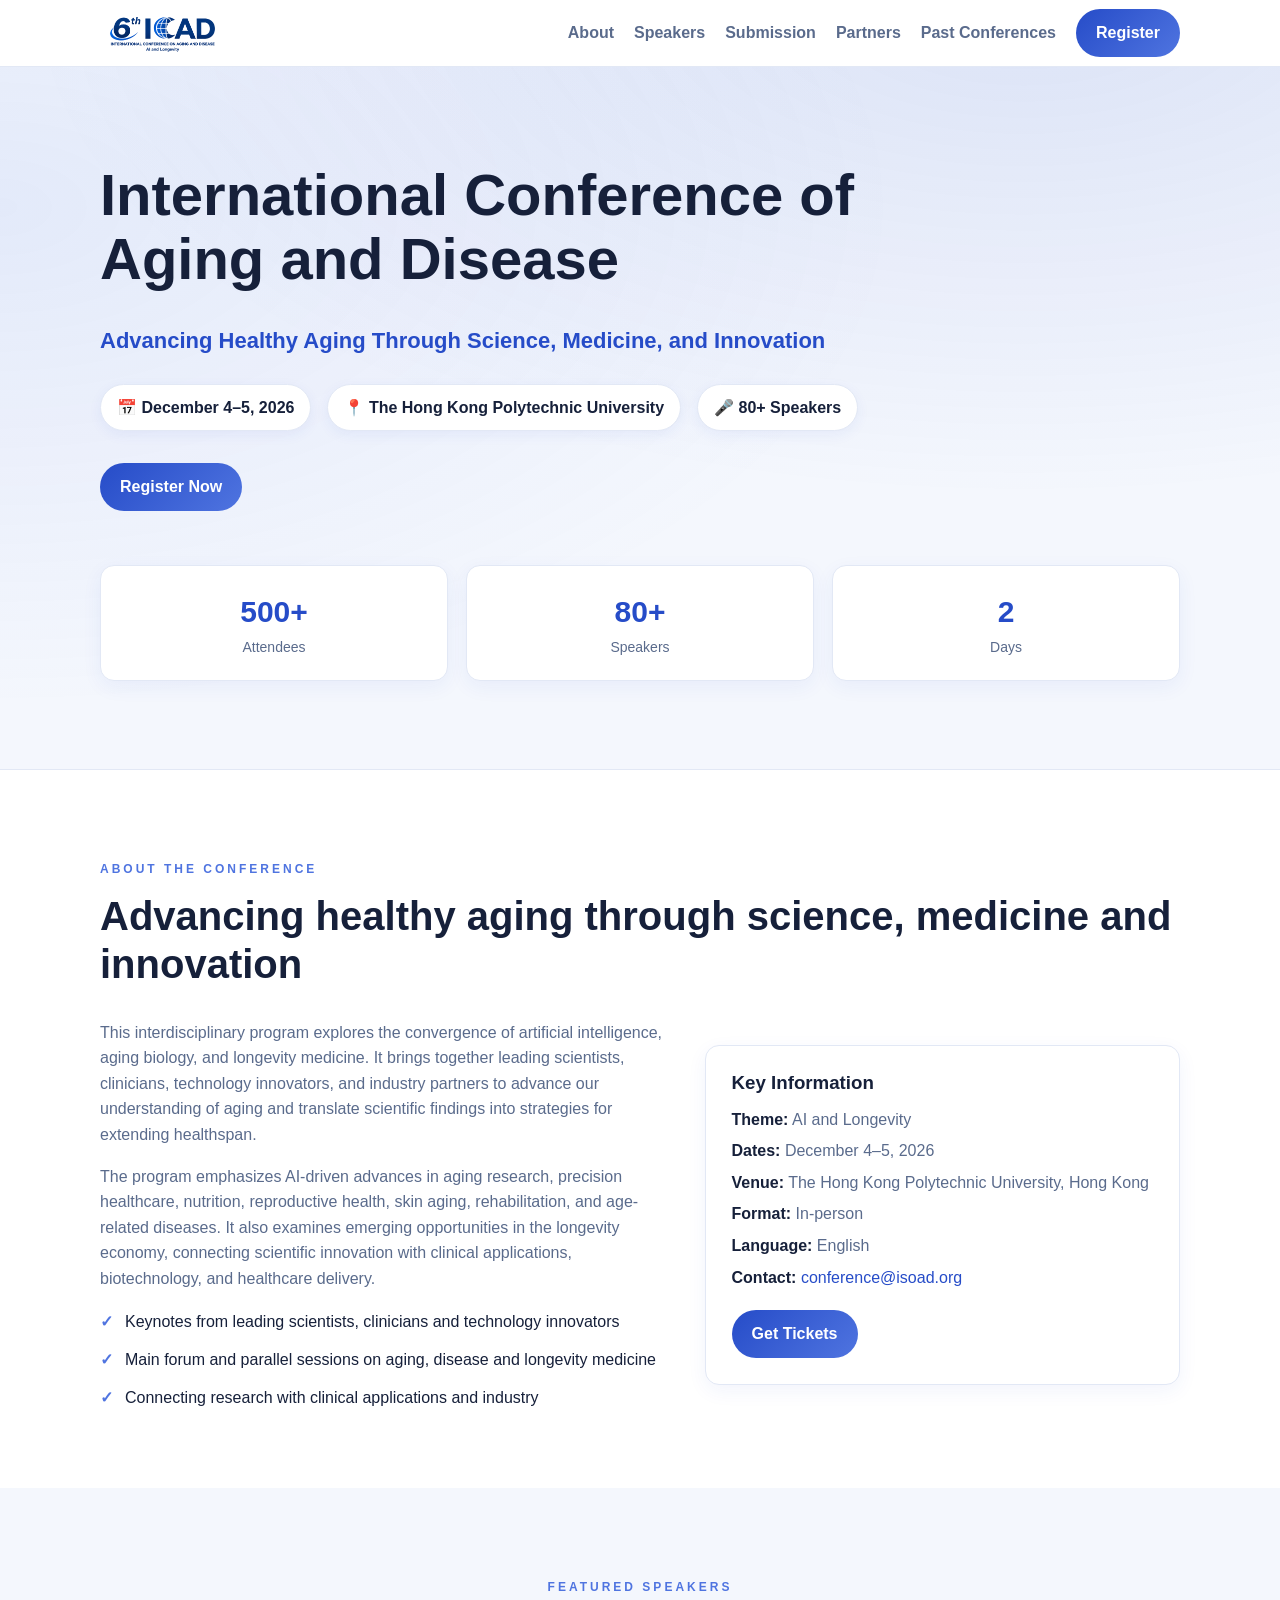
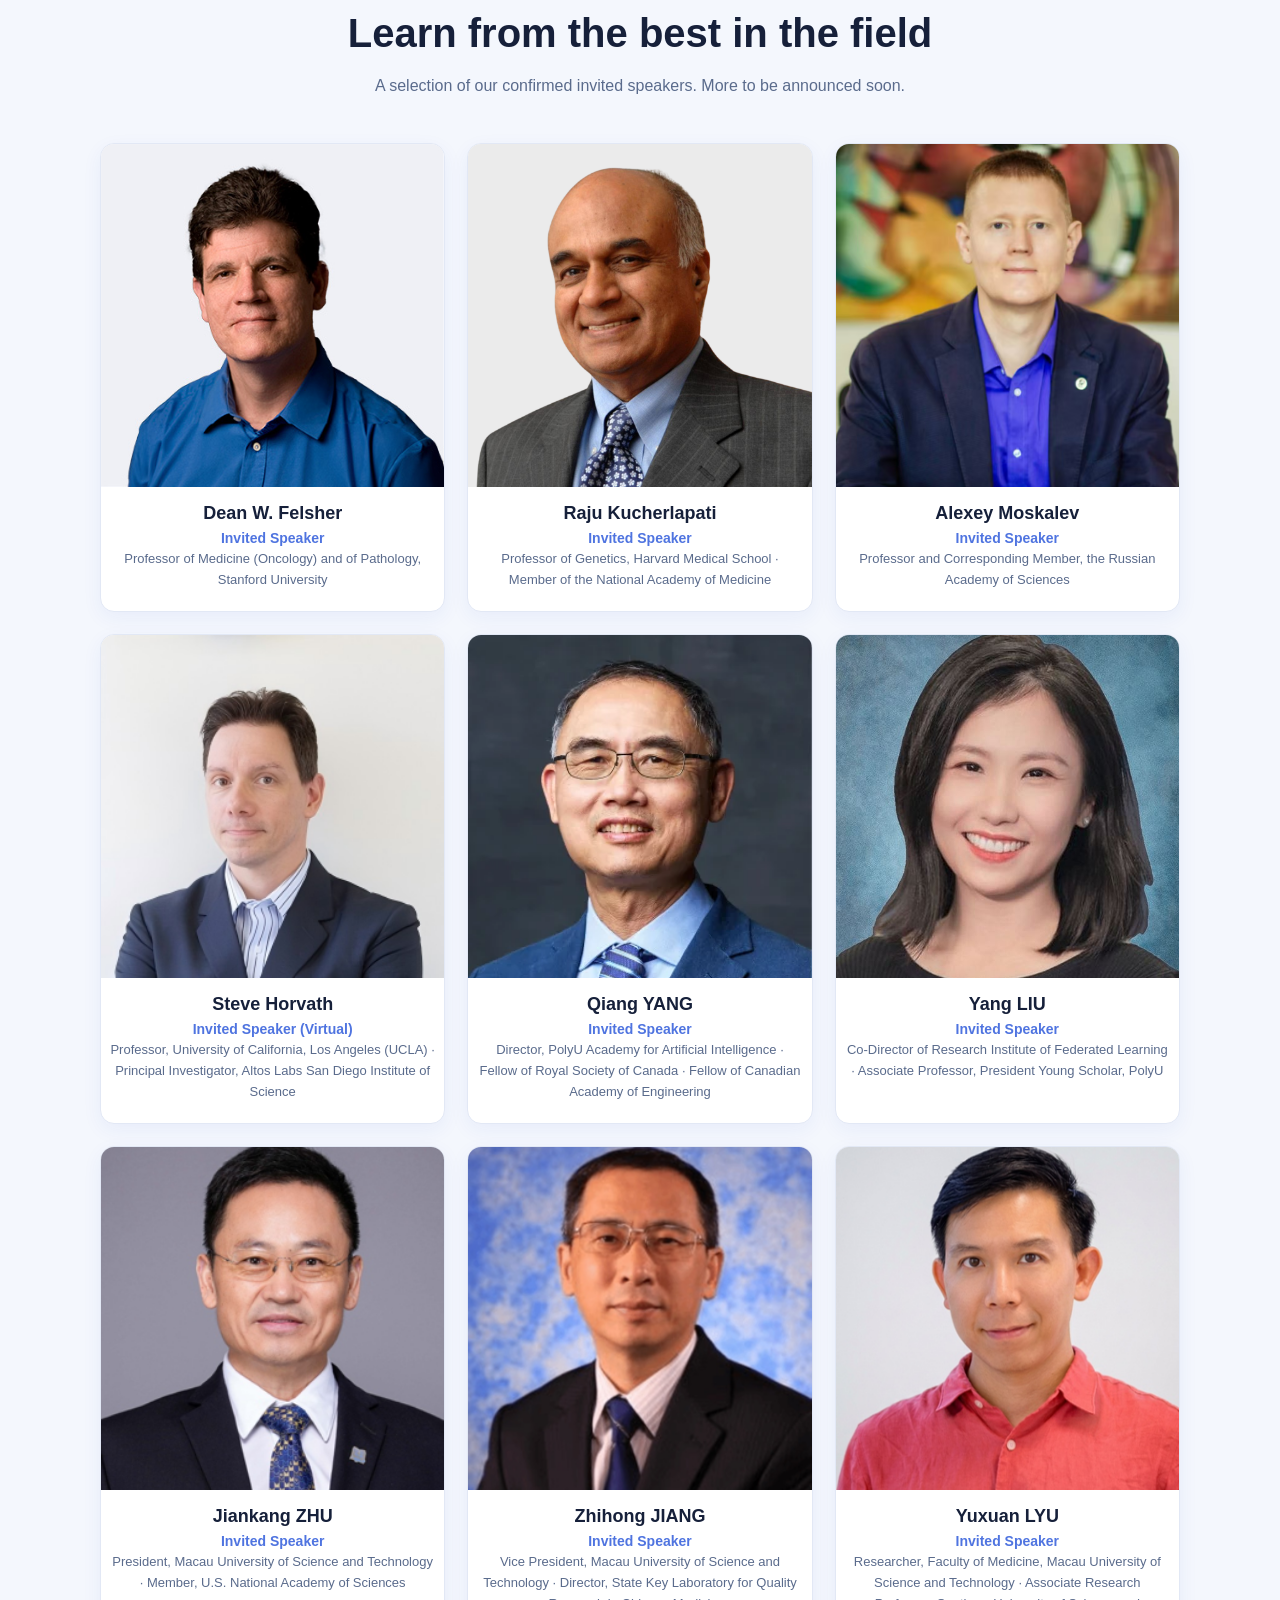
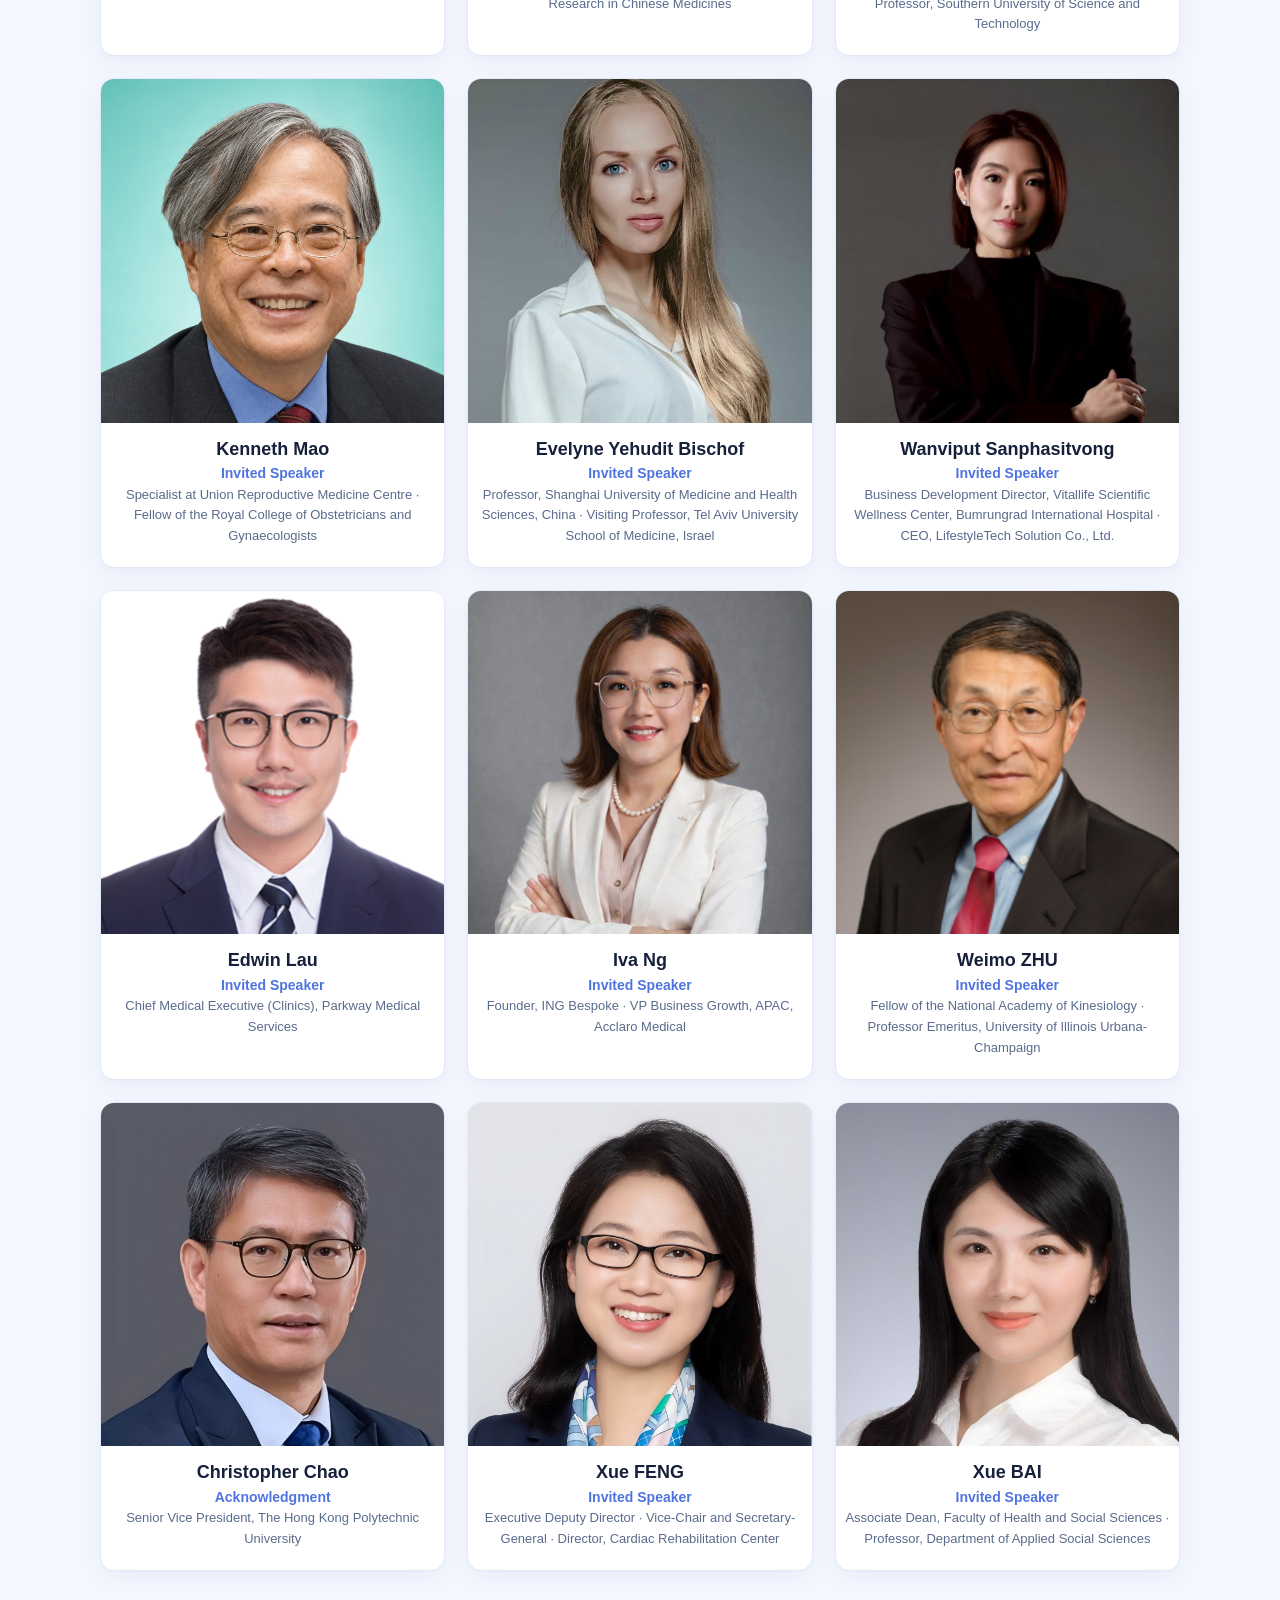
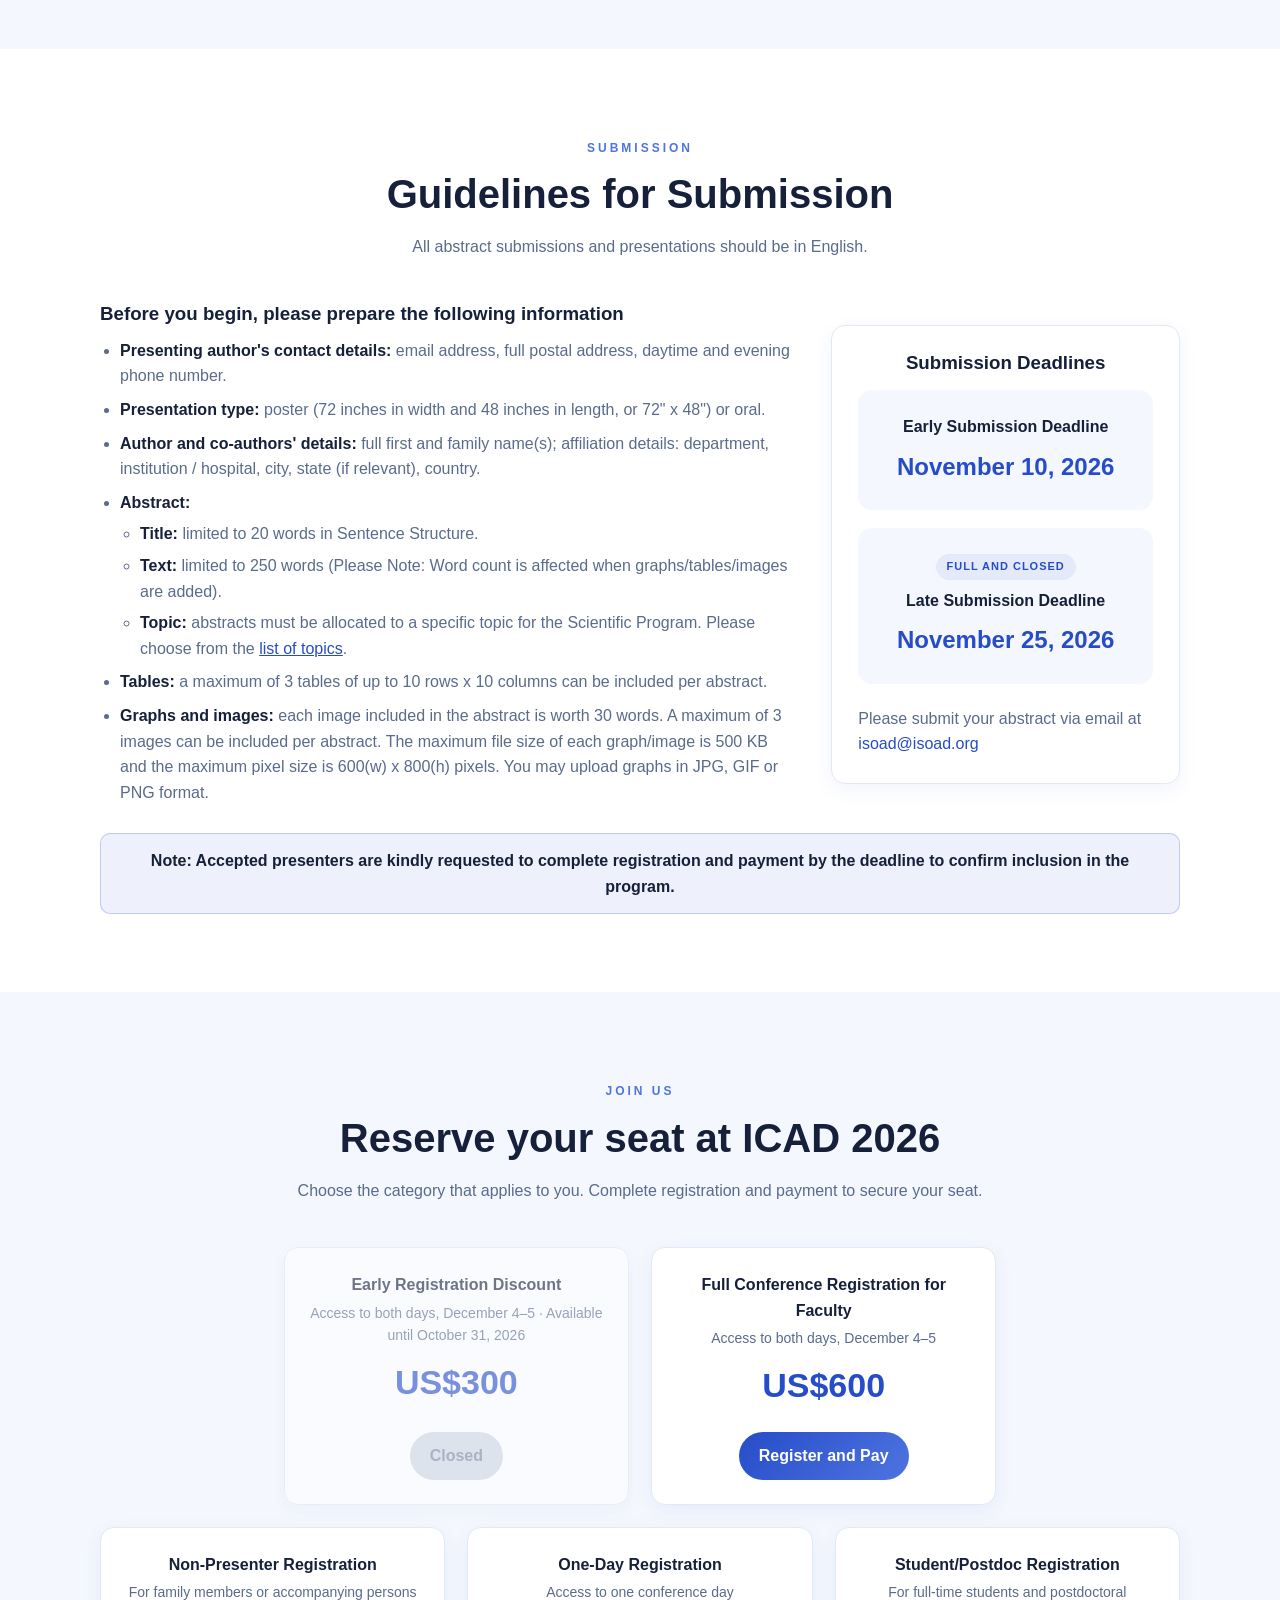
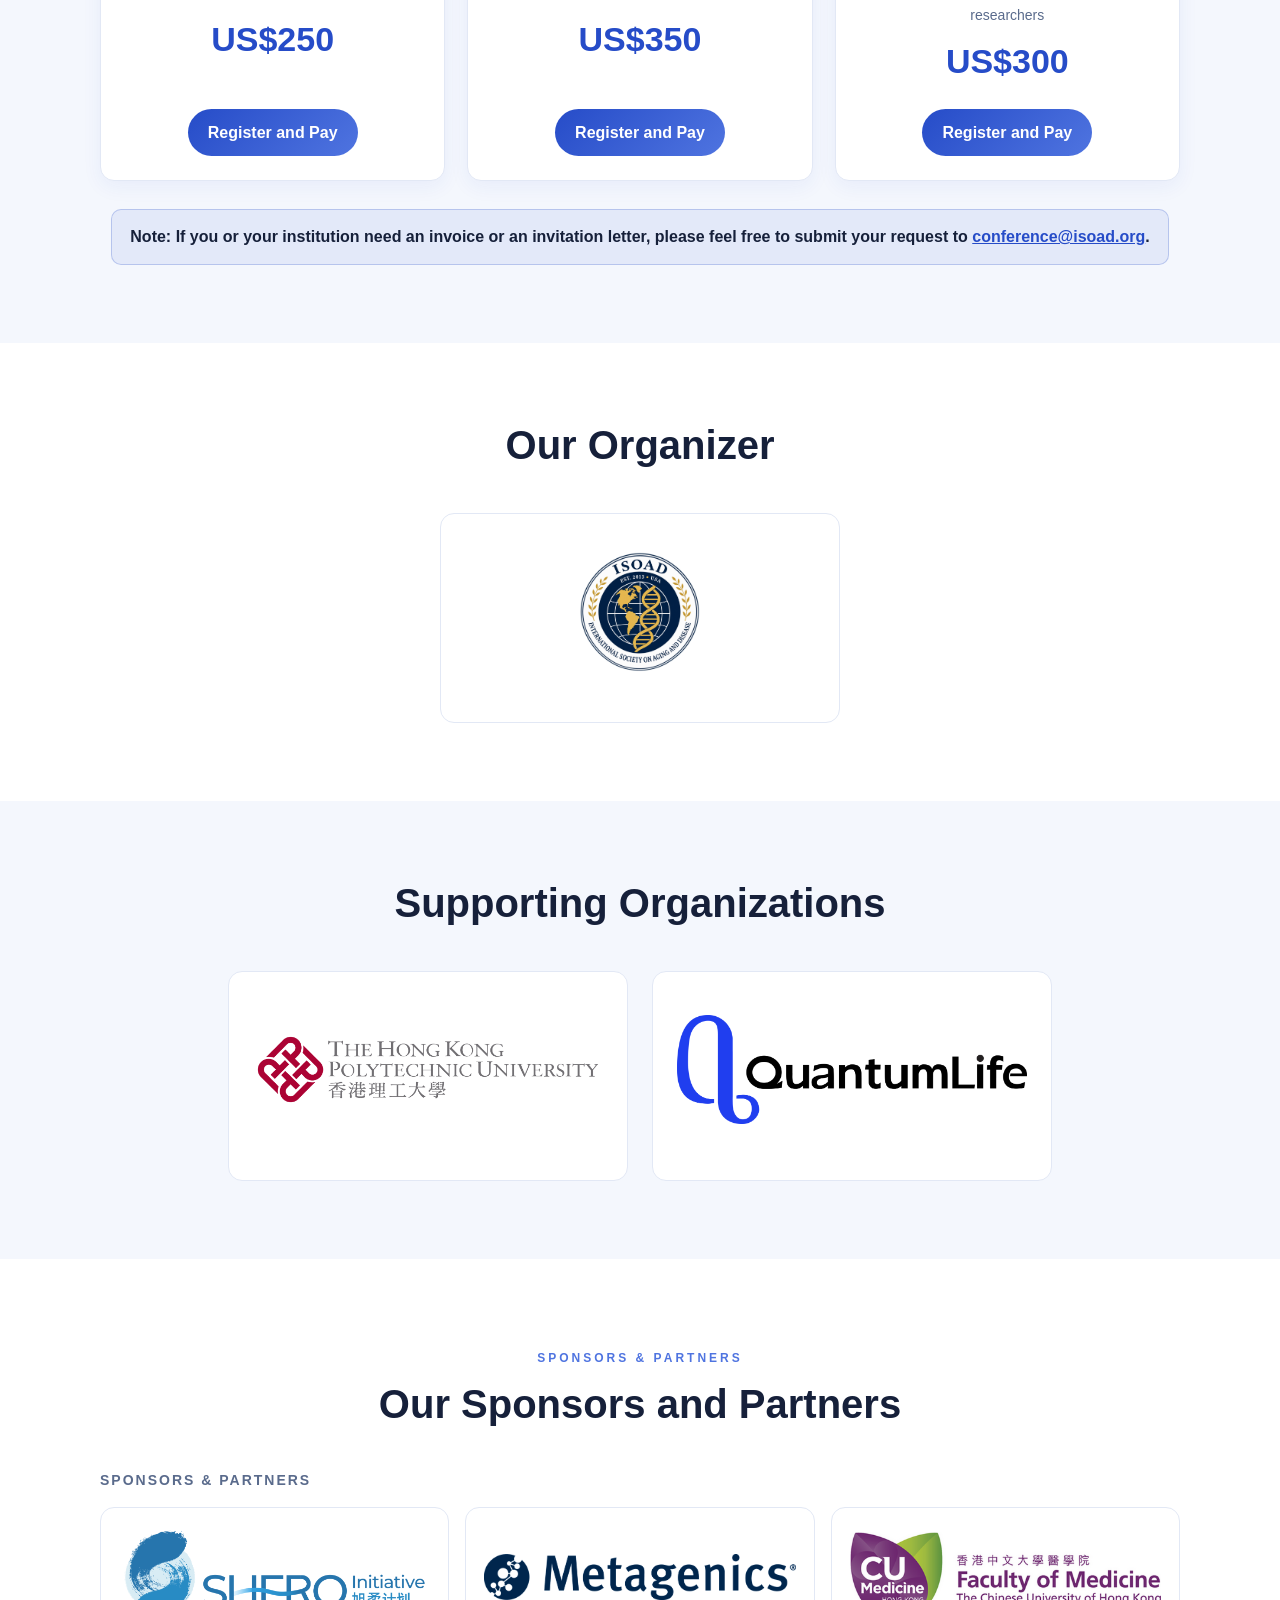
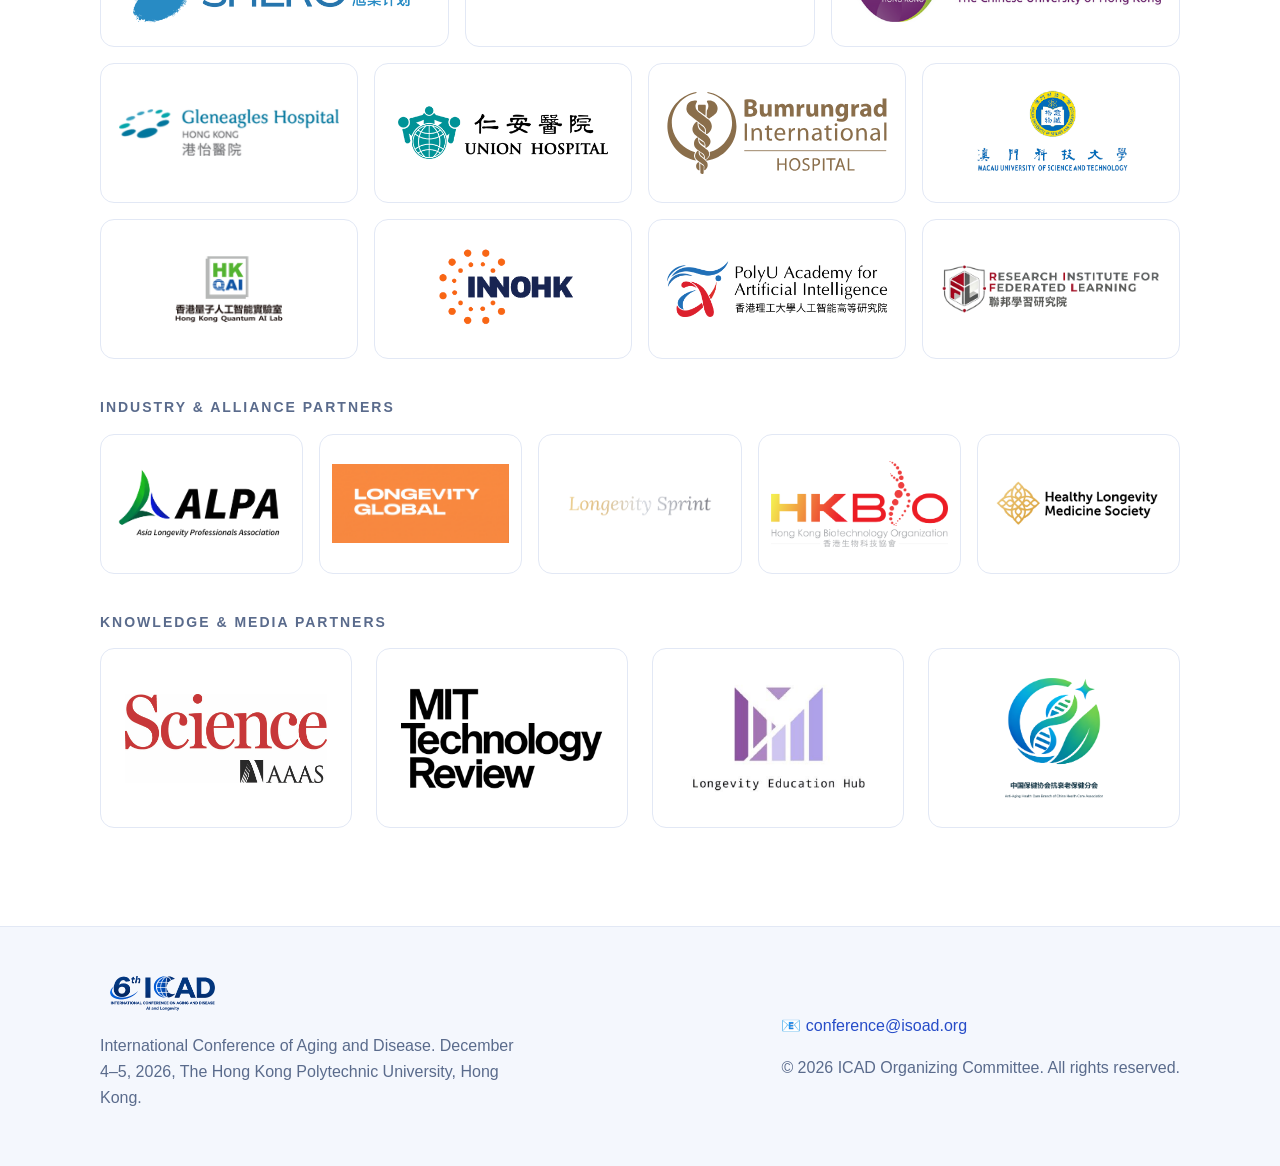
==== index.html @ e03cf557 "fix: topic更新" ====
<!DOCTYPE html>
<html lang="en">
<head>
  <meta charset="UTF-8" />
  <meta name="viewport" content="width=device-width, initial-scale=1.0" />
  <title>ICAD 2026 — International Conference of Aging and Disease · AI and Longevity</title>
  <meta name="description" content="ICAD 2026: AI and Longevity — Advancing Healthy Aging Through Science, Medicine, and Innovation. December 4–5, 2026, The Hong Kong Polytechnic University, Hong Kong." />
  <link rel="stylesheet" href="css/style.css" />
</head>
<body>
  <!-- Header -->
  <header class="site-header">
    <div class="container nav">
      <a class="brand" href="index.html">
        <img class="brand-img" src="images/icon.png" alt="ICAD 2026" />
      </a>
      <button class="nav-toggle" aria-label="Toggle navigation" data-nav-toggle>☰</button>
      <ul class="nav-links" id="navLinks">
        <li><a href="#about">About</a></li>
        <li><a href="#speakers">Speakers</a></li>
        <li><a href="#submission">Submission</a></li>
        <li><a href="#organizers">Partners</a></li>
        <li><a href="past.html">Past Conferences</a></li>
        <!-- <li><a href="program.html">Program</a></li> -->
        <li><a href="#register" class="btn">Register</a></li>
      </ul>
    </div>
  </header>

  <!-- Hero -->
  <section class="hero">
    <div class="container">
      <!-- <p class="eyebrow">Theme · AI and Longevity</p> -->
      <h1>International Conference of<br />Aging and Disease</h1>
      <p class="hero-sub">Advancing Healthy Aging Through Science, Medicine, and Innovation</p>
      <div class="hero-meta">
        <span class="meta-pill">📅 December 4–5, 2026</span>
        <span class="meta-pill">📍 The Hong Kong Polytechnic University</span>
        <span class="meta-pill">🎤 80+ Speakers</span>
      </div>
      <div class="hero-actions">
        <a href="#register" class="btn">Register Now</a>
        <!-- <a href="program.html" class="btn ghost">View Program</a> -->
      </div>

      <div class="stats">
        <div class="stat"><div class="num">500+</div><div class="label">Attendees</div></div>
        <div class="stat"><div class="num">80+</div><div class="label">Speakers</div></div>
        <!-- <div class="stat"><div class="num">8</div><div class="label">Sessions</div></div> -->
        <div class="stat"><div class="num">2</div><div class="label">Days</div></div>
      </div>
    </div>
  </section>

  <!-- About -->
  <section id="about">
    <div class="container">
      <div class="about-head">
        <p class="eyebrow">About the Conference</p>
        <h2>Advancing healthy aging through science, medicine and innovation</h2>
      </div>
      <div class="about-grid">
        <div>
          <p class="muted" style="margin-top:0;">This interdisciplinary program explores the convergence of artificial intelligence, aging biology, and longevity medicine. It brings together leading scientists, clinicians, technology innovators, and industry partners to advance our understanding of aging and translate scientific findings into strategies for extending healthspan.</p>
          <p class="muted">The program emphasizes AI-driven advances in aging research, precision healthcare, nutrition, reproductive health, skin aging, rehabilitation, and age-related diseases. It also examines emerging opportunities in the longevity economy, connecting scientific innovation with clinical applications, biotechnology, and healthcare delivery.</p>
          <ul class="about-list">
            <li><span class="tick">✓</span><span>Keynotes from leading scientists, clinicians and technology innovators</span></li>
            <li><span class="tick">✓</span><span>Main forum and parallel sessions on aging, disease and longevity medicine</span></li>
            <li><span class="tick">✓</span><span>Connecting research with clinical applications and industry</span></li>
          </ul>
        </div>
        <div class="card" style="padding:26px;">
          <h3>Key Information</h3>
          <p class="muted" style="margin:6px 0;"><strong style="color:var(--text)">Theme:</strong> AI and Longevity</p>
          <p class="muted" style="margin:6px 0;"><strong style="color:var(--text)">Dates:</strong> December 4–5, 2026</p>
          <p class="muted" style="margin:6px 0;"><strong style="color:var(--text)">Venue:</strong> The Hong Kong Polytechnic University, Hong Kong</p>
          <p class="muted" style="margin:6px 0;"><strong style="color:var(--text)">Format:</strong> In-person</p>
          <p class="muted" style="margin:6px 0;"><strong style="color:var(--text)">Language:</strong> English</p>
          <p class="muted" style="margin:6px 0;"><strong style="color:var(--text)">Contact:</strong> <a href="mailto:conference@isoad.org">conference@isoad.org</a></p>
          <a href="#register" class="btn" style="margin-top:14px;">Get Tickets</a>
        </div>
      </div>
    </div>
  </section>

  <!-- Speakers -->
  <section id="speakers" style="background:var(--bg-soft);">
    <div class="container">
      <div class="section-head">
        <p class="eyebrow">Featured Speakers</p>
        <h2>Learn from the best in the field</h2>
        <p class="muted">A selection of our confirmed invited speakers. More to be announced soon.</p>
      </div>
      <div class="grid cols-3" id="speakers-grid"></div>
    </div>
  </section>

  <!-- Submission -->
  <section id="submission">
    <div class="container">
      <div class="section-head">
        <p class="eyebrow">Submission</p>
        <h2>Guidelines for Submission</h2>
        <p class="muted">All abstract submissions and presentations should be in English.</p>
      </div>
      <div class="about-grid wide-left">
        <div>
          <h3>Before you begin, please prepare the following information</h3>
          <ul class="muted" style="margin:10px 0 0;padding-left:20px;display:grid;gap:8px;">
            <li><strong style="color:var(--text)">Presenting author's contact details:</strong> email address, full postal address, daytime and evening phone number.</li>
            <li><strong style="color:var(--text)">Presentation type:</strong> poster (72 inches in width and 48 inches in length, or 72" x 48") or oral.</li>
            <li><strong style="color:var(--text)">Author and co-authors' details:</strong> full first and family name(s); affiliation details: department, institution / hospital, city, state (if relevant), country.</li>
            <li><strong style="color:var(--text)">Abstract:</strong>
              <ul style="margin:6px 0 0;padding-left:20px;display:grid;gap:6px;list-style:circle;">
                <li><strong style="color:var(--text)">Title:</strong> limited to 20 words in Sentence Structure.</li>
                <li><strong style="color:var(--text)">Text:</strong> limited to 250 words (Please Note: Word count is affected when graphs/tables/images are added).</li>
                <li><strong style="color:var(--text)">Topic:</strong> abstracts must be allocated to a specific topic for the Scientific Program. Please choose from the <button type="button" class="link-btn" popovertarget="topic-list">list of topics</button>.
                  <div id="topic-list" class="topic-popover" popover>
                    <div class="topic-popover-head">
                      <h3>Abstract Topics</h3>
                      <button type="button" class="topic-popover-close" popovertarget="topic-list" popovertargetaction="hide" aria-label="Close">×</button>
                    </div>
                    <ol>
                      <li>Artificial Intelligence in Aging Research</li>
                      <li>Applications of AI in Health Assessment, and Precision Medicine</li>
                      <li>Biology of Aging</li>
                      <li>Reproductive Longevity</li>
                      <li>Longevity and Lifestyle Medicine</li>
                    </ol>
                  </div>
                </li>
              </ul>
            </li>
            <li><strong style="color:var(--text)">Tables:</strong> a maximum of 3 tables of up to 10 rows x 10 columns can be included per abstract.</li>
            <li><strong style="color:var(--text)">Graphs and images:</strong> each image included in the abstract is worth 30 words. A maximum of 3 images can be included per abstract. The maximum file size of each graph/image is 500 KB and the maximum pixel size is 600(w) x 800(h) pixels. You may upload graphs in JPG, GIF or PNG format.</li>
          </ul>
        </div>
        <div class="card" style="padding:26px;text-align:center;">
          <h3>Submission Deadlines</h3>
          <div class="grid" style="gap:18px;margin:16px 0 22px;">
            <div class="fee" style="background:var(--bg-soft);border-radius:var(--radius);"><div class="fee-type">Early Submission Deadline</div><div class="fee-price" style="font-size:24px;">November 10, 2026</div></div>
            <div class="fee" style="background:var(--bg-soft);border-radius:var(--radius);"><span class="tag">Full and closed</span><div class="fee-type">Late Submission Deadline</div><div class="fee-price" style="font-size:24px;">November 25, 2026</div></div>
          </div>
          <p class="muted" style="margin:0;text-align:left;">Please submit your abstract via email at <a href="mailto:isoad@isoad.org">isoad@isoad.org</a></p>
        </div>
      </div>
      <p class="important-note muted"><strong>Note:</strong> Accepted presenters are kindly requested to complete registration and payment by the deadline to confirm inclusion in the program.</p>
    </div>
  </section>

  <!-- Register -->
  <section id="register" style="background:var(--bg-soft);">
    <div class="container">
      <div class="section-head register-head">
        <p class="eyebrow">Join Us</p>
        <h2>Reserve your seat at ICAD 2026</h2>
        <p class="muted">Choose the category that applies to you. Complete registration and payment to secure your seat.</p>
      </div>

      <div class="grid tickets" id="tickets-grid"></div>
      <p class="important-note muted"><strong>Note:</strong> If you or your institution need an invoice or an invitation letter, please feel free to submit your request to <a href="mailto:conference@isoad.org">conference@isoad.org</a>.</p>
    </div>
  </section>

  <!-- Organizers -->
  <section id="organizers">
    <div class="container">
      <div class="section-head">
        <h2>Our Organizer</h2>
      </div>
      <div class="partner-logos organizer-logos organizer-logos-single">
        <a class="partner-logo organizer-logo" href="http://www.isoad.org/" target="_blank" rel="noopener noreferrer">
          <img src="images/organizer/isoad.png" alt="International Society on Aging and Disease" />
        </a>
      </div>
    </div>
  </section>

  <!-- Supporting Organizations -->
  <section id="supporting-organizations" style="background:var(--bg-soft);">
    <div class="container">
      <div class="section-head">
        <h2>Supporting Organizations</h2>
      </div>
      <div class="partner-logos organizer-logos">
        <a class="partner-logo organizer-logo" href="https://www.polyu.edu.hk/" target="_blank" rel="noopener noreferrer">
          <img src="images/organizer/polyu.png" alt="The Hong Kong Polytechnic University" />
        </a>
        <a class="partner-logo organizer-logo" href="https://quantumlife.tech/" target="_blank" rel="noopener noreferrer">
          <img src="images/sponsor/quantumlife.png" alt="Quantum Life" />
        </a>
      </div>
    </div>
  </section>

  <!-- Sponsors -->
  <section id="sponsors">
    <div class="container">
      <div class="section-head">
        <p class="eyebrow">Sponsors &amp; Partners</p>
        <h2>Our Sponsors and Partners</h2>
      </div>
      <div id="partners" class="partners-block">
      <div class="partner-group">
        <h3>Sponsors &amp; Partners</h3>
        <div class="partner-logos partner-logos-combined">
          <div class="partner-logo"><img src="images/partner/shero.png" alt="SHERO" /></div>
          <div class="partner-logo"><img src="images/sponsor/metagenics.png" alt="Metagenics" /></div>
          <div class="partner-logo"><img src="images/sponsor/cuhk-medicine.png" alt="Faculty of Medicine, The Chinese University of Hong Kong" /></div>
          <div class="partner-logo"><img src="images/sponsor/gleneagles-hong-kong.png" alt="Gleneagles Hospital Hong Kong" /></div>
          <div class="partner-logo"><img src="images/sponsor/union-hospital.png" alt="Union Hospital" /></div>
          <div class="partner-logo"><img src="images/sponsor/bumrungrad-international-hospital.svg" alt="Vitallife Scientific Wellness Center, Bumrungrad International Hospital" /></div>
          <div class="partner-logo"><img src="images/partner/must.png" alt="Macau University of Science and Technology" /></div>
          <div class="partner-logo"><img src="images/partner/hkqai.png" alt="Hong Kong Quantum AI Lab" /></div>
          <div class="partner-logo"><img src="images/partner/innohk.png" alt="InnoHK" /></div>
          <div class="partner-logo"><img src="images/partner/paai.png" alt="PAAI" /></div>
          <div class="partner-logo"><img src="images/partner/rifl.png" alt="RIFL" /></div>
        </div>
      </div>
      <div class="partner-group partner-group-wide">
        <h3>Industry &amp; Alliance Partners</h3>
        <div class="partner-logos">
          <div class="partner-logo"><img src="images/partner/alpa.png" alt="Asia Longevity Professionals Association" /></div>
          <div class="partner-logo"><img src="images/partner/longevity-global.jpg" alt="Longevity Global" /></div>
          <div class="partner-logo"><img src="images/partner/longevity-sprint.png" alt="Longevity Sprint" /></div>
          <div class="partner-logo"><img src="images/partner/hkbio.png" alt="HKBIO" /></div>
          <div class="partner-logo"><img src="images/partner/healthy-longevity-medicine-society.png" alt="Healthy Longevity Medicine Society" /></div>
        </div>
      </div>
      <div class="partner-group">
        <h3>Knowledge &amp; Media Partners</h3>
        <div class="partner-logos">
          <div class="partner-logo"><img src="images/partner/science.png" alt="Science" /></div>
          <div class="partner-logo"><img src="images/partner/mit.png" alt="MIT" /></div>
          <div class="partner-logo"><img src="images/partner/longevity-education-hub.png" alt="Longevity Education Hub" /></div>
          <div class="partner-logo"><img src="images/partner/chca-anti-aging.png" alt="Anti-Aging Health Care Branch of China Health Care Association" /></div>
        </div>
      </div>
      </div>
    </div>
  </section>

  <footer class="site-footer">
    <div class="container footer-grid">
      <div>
        <a class="brand" href="index.html">
          <img class="brand-img" src="images/icon.png" alt="ICAD 2026" />
        </a>
        <p class="muted">International Conference of Aging and Disease. December 4–5, 2026, The Hong Kong Polytechnic University, Hong Kong.</p>
      </div>
      <div class="muted">
        <p>📧 <a href="mailto:conference@isoad.org">conference@isoad.org</a></p>
        <p>© 2026 ICAD Organizing Committee. All rights reserved.</p>
      </div>
    </div>
  </footer>

  <script src="js/config.js"></script>
  <script src="js/main.js"></script>
</body>
</html>
---- css/style.css ----
:root {
  --bg: #ffffff;
  --bg-soft: #f4f7fd;
  --card: #ffffff;
  --text: #16203a;
  --muted: #5a6b8c;
  --brand: #264CC8;
  --brand-2: #4f74e0;
  --accent: #264CC8;
  --border: #e2e8f5;
  --radius: 14px;
  --shadow: 0 10px 30px rgba(38, 76, 200, .12);
  --max: 1120px;
}

* { box-sizing: border-box; }

html { scroll-behavior: smooth; }

body {
  margin: 0;
  font-family: "Segoe UI", Roboto, Helvetica, Arial, sans-serif;
  color: var(--text);
  background: var(--bg);
  line-height: 1.6;
}

a { color: var(--brand); text-decoration: none; }
a:hover { color: var(--brand-2); }

img { max-width: 100%; display: block; }

.container { width: 100%; max-width: var(--max); margin: 0 auto; padding: 0 20px; }

/* Header / Nav */
.site-header {
  position: sticky; top: 0; z-index: 50;
  background: rgba(255, 255, 255, .9);
  backdrop-filter: blur(10px);
  border-bottom: 1px solid var(--border);
}
.nav { display: flex; align-items: center; justify-content: space-between; height: 66px; }
.brand { display: flex; align-items: center; gap: 10px; font-weight: 800; letter-spacing: .3px; color: var(--text); }
.brand .logo {
  width: 34px; height: 34px; border-radius: 9px;
  background: linear-gradient(135deg, var(--brand), var(--brand-2));
  display: grid; place-items: center; font-size: 15px; color: #ffffff; font-weight: 900;
}
.brand .brand-img { height: 50px; width: auto; }
.nav-links { display: flex; align-items: center; gap: 20px; list-style: none; margin: 0; padding: 0; }
.nav-links a { color: var(--muted); font-weight: 600; }
.nav-links a:hover, .nav-links a.active { color: var(--text); }
.nav-toggle { display: none; background: none; border: 1px solid var(--border); color: var(--text); border-radius: 8px; padding: 8px 10px; cursor: pointer; }

.btn {
  display: inline-block; padding: 11px 20px; border-radius: 999px; font-weight: 700;
  background: linear-gradient(135deg, var(--brand), var(--brand-2)); color: #ffffff !important;
  border: none; cursor: pointer; transition: transform .15s ease, box-shadow .15s ease;
}
.btn:hover { transform: translateY(-2px); box-shadow: var(--shadow); color: #ffffff !important; }
.btn.ghost { background: transparent; color: var(--text) !important; border: 1px solid var(--border); }

/* Sections */
section { padding: 78px 0; }
.section-head { text-align: center; max-width: 720px; margin: 0 auto 44px; }
.register-head { max-width: 900px; }
.eyebrow { text-transform: uppercase; letter-spacing: 3px; font-size: 12px; color: var(--brand-2); font-weight: 800; }
h1, h2, h3 { line-height: 1.2; margin: 0 0 12px; }
h2 { font-size: clamp(26px, 4vw, 40px); }
.muted { color: var(--muted); }

/* Hero */
.hero {
  position: relative; padding: 96px 0 88px;
  background:
    radial-gradient(1000px 500px at 80% -10%, rgba(38,76,200,.12), transparent),
    radial-gradient(900px 500px at 0% 20%, rgba(79,116,224,.10), transparent),
    var(--bg-soft);
  border-bottom: 1px solid var(--border);
}
.hero .eyebrow { font-size: 16px; letter-spacing: 4px; }
.hero h1 { font-size: clamp(34px, 6vw, 58px); line-height: 1.1; }
.hero .hero-sub { font-size: clamp(17px, 2.2vw, 22px); font-weight: 700; color: var(--brand); max-width: 760px; margin: 32px 0 12px; }
.hero-meta { display: flex; flex-wrap: wrap; gap: 16px; margin: 26px 0 32px; }
.meta-pill { display: flex; align-items: center; gap: 8px; background: var(--card); border: 1px solid var(--border); padding: 10px 16px; border-radius: 999px; font-weight: 600; box-shadow: 0 4px 14px rgba(38,76,200,.06); }
.hero-actions { display: flex; gap: 14px; flex-wrap: wrap; }

/* Stats */
.stats { display: grid; grid-template-columns: repeat(3, 1fr); gap: 18px; margin-top: 54px; }
.stat { background: var(--card); border: 1px solid var(--border); border-radius: var(--radius); padding: 22px; text-align: center; box-shadow: 0 6px 20px rgba(38,76,200,.06); }
.stat .num { font-size: 30px; font-weight: 800; color: var(--brand); }
.stat .label { color: var(--muted); font-size: 14px; }

/* Cards grid */
.grid { display: grid; gap: 22px; }
.grid.cols-3 { grid-template-columns: repeat(3, 1fr); }
.grid.cols-4 { grid-template-columns: repeat(4, 1fr); }

.card { background: var(--card); border: 1px solid var(--border); border-radius: var(--radius); overflow: hidden; box-shadow: 0 6px 20px rgba(38,76,200,.06); }

/* Speakers */
.speaker { text-align: center; padding-bottom: 20px; transition: transform .15s ease, border-color .15s ease; }
.speaker:hover { transform: translateY(-4px); border-color: var(--brand); }
.speaker .avatar { width: 100%; aspect-ratio: 1/1; object-fit: cover; background: var(--bg-soft); }
.speaker h3 { margin: 16px 0 2px; font-size: 18px; padding: 0 8px; }
.speaker .role { color: var(--brand-2); font-weight: 600; font-size: 14px; padding: 0 8px; }
.speaker .title { color: var(--muted); font-size: 13px; padding: 0 8px; }

/* Partners */
.partner-group + .partner-group { margin-top: 40px; }
.partner-group h3 { margin-bottom: 18px; text-align: left; color: var(--muted); text-transform: uppercase; letter-spacing: 2px; font-size: 14px; }
.partner-logos { display: flex; flex-wrap: nowrap; justify-content: center; gap: 24px; }
.partner-logo {
  flex: 1 1 0; min-width: 0; height: 180px; padding: 24px;
  display: grid; place-items: center;
  background: var(--card); border: 1px solid var(--border); border-radius: var(--radius);
}
.partner-logo img { width: 100%; height: 120px; object-fit: contain; }
.partner-group-wide .partner-logos { gap: 16px; }
.partner-group-wide .partner-logo { height: 140px; padding: 12px; }
.partner-group-wide .partner-logo img { height: 100px; }
.organizer-logos { max-width: 824px; margin: 0 auto; }
.organizer-logos-single { max-width: 400px; }
.organizer-logo { height: 210px; grid-template-rows: 1fr auto; gap: 12px; }
.organizer-label { color: var(--text); font-size: 13px; font-weight: 600; }
.partner-logos-combined { display: grid; grid-template-columns: repeat(12, 1fr); gap: 16px; }
.partner-logos-combined .partner-logo { grid-column: span 4; height: 140px; padding: 18px; }
.partner-logos-combined .partner-logo:nth-child(n + 4) { grid-column: span 3; }
.partner-logos-combined .partner-logo img { height: 100px; }
/* Registration fees */
.fees { display: grid; grid-template-columns: repeat(2, 1fr); gap: 18px; max-width: 640px; margin: 0 auto 26px; }
.fee { padding: 24px; }
.fee-type { font-weight: 700; }
.fee-who { color: var(--muted); font-size: 14px; margin-top: 4px; }
.fee-price { font-size: 34px; font-weight: 800; color: var(--brand); margin-top: 8px; }

/* Payment tickets */
.tickets { grid-template-columns: repeat(6, 1fr); }
.tickets .ticket { grid-column: span 2; }
.tickets .ticket:nth-child(1) { grid-column: 2 / span 2; }
.tickets .ticket:nth-child(2) { grid-column: 4 / span 2; }
.ticket { display: flex; flex-direction: column; text-align: center; }
.ticket .fee-price { margin: 8px 0 20px; }
.ticket .btn { margin-top: auto; align-self: center; }
.ticket.expired { opacity: .6; }
.important-note {
  width: fit-content;
  max-width: 100%;
  margin: 28px auto 0;
  padding: 14px 18px;
  text-align: center;
  font-weight: 600;
  color: var(--text);
  background: rgba(38, 76, 200, .08);
  border: 1px solid rgba(38, 76, 200, .24);
  border-radius: 10px;
}
.important-note a { font-weight: 700; text-decoration: underline; }
.btn:disabled, .btn:disabled:hover { background: #cfd6e4; color: #7a879f !important; cursor: not-allowed; transform: none; box-shadow: none; font: inherit; font-weight: 700; }

/* About */
.about-head { margin: 0 auto 32px; }
.about-grid { display: grid; grid-template-columns: 1.2fr 1fr; gap: 34px; align-items: center; }
.about-grid.wide-left { grid-template-columns: 2fr 1fr; }
.about-list { list-style: none; padding: 0; margin: 18px 0 0; display: grid; gap: 12px; }
.about-list li { display: flex; gap: 12px; }
.about-list .tick { color: var(--brand-2); font-weight: 900; }

/* Past conferences */
.past-grid { display: grid; grid-template-columns: repeat(2, 1fr); gap: 22px; }
.past-card { padding: 0 26px 26px; }
.past-card .past-photo { width: calc(100% + 52px); max-width: none; height: 220px; margin: 0 -26px 24px; object-fit: cover; background: var(--bg-soft); }
.past-card .edition { color: var(--brand-2); font-size: 12px; font-weight: 800; letter-spacing: 2px; text-transform: uppercase; }
.past-card .venue { margin: 0 0 4px; color: var(--text); font-weight: 700; }
.past-card .date { margin: 0 0 14px; color: var(--brand); font-weight: 700; }
.past-links { display: flex; flex-wrap: wrap; gap: 8px 16px; margin-top: 18px; }
.past-links a { font-size: 14px; font-weight: 700; }
.source-note { margin-top: 30px; padding: 16px 18px; border: 1px solid var(--border); border-radius: 10px; background: var(--bg-soft); }

/* Program */
.day-tabs { display: flex; justify-content: center; gap: 10px; flex-wrap: wrap; margin-bottom: 34px; }
.day-tab { background: var(--card); border: 1px solid var(--border); color: var(--muted); padding: 12px 20px; border-radius: 999px; cursor: pointer; font-weight: 700; }
.day-tab.active { background: linear-gradient(135deg, var(--brand), var(--brand-2)); color: #ffffff; border-color: transparent; }
.day-panel { display: none; }
.day-panel.active { display: block; }
.period { display: flex; align-items: center; gap: 14px; margin: 38px 0 16px; color: var(--brand); font-weight: 800; text-transform: uppercase; letter-spacing: 3px; font-size: 13px; }
.period::after { content: ""; flex: 1; height: 1px; background: var(--border); }
.day-panel > .period:first-child { margin-top: 0; }

.block { border: 1px solid var(--border); border-radius: var(--radius); background: var(--card); margin-bottom: 14px; overflow: hidden; box-shadow: 0 4px 14px rgba(38,76,200,.05); }
.block-head { padding: 18px 20px; background: var(--bg-soft); border-bottom: 1px solid var(--border); }
.block-head h3 { font-size: 20px; margin: 0; }
.block-head .meta { color: var(--muted); font-size: 14px; margin-top: 4px; }

.talk { display: grid; grid-template-columns: 130px 1fr; gap: 20px; padding: 16px 20px; border-top: 1px solid var(--border); }
.talk:first-child, .block-head + .talk, .sub-head + .talk { border-top: none; }
.talk .time { color: var(--brand); font-weight: 800; white-space: nowrap; font-variant-numeric: tabular-nums; }
.talk .title { font-weight: 700; }
.talk .who { margin-top: 6px; color: var(--muted); font-size: 14px; }
.talk .who strong { color: var(--text); }
.talk.break { background: var(--bg-soft); }
.talk.break .title { color: var(--muted); font-weight: 600; }

/* Parallel tracks */
.parallel-note { display: flex; align-items: center; flex-wrap: wrap; gap: 10px; padding: 12px 16px; margin-bottom: 16px; border: 1px dashed var(--brand-2); border-radius: var(--radius); background: rgba(38,76,200,.05); font-weight: 600; font-size: 14px; }
.parallel-note .badge { background: var(--brand); color: #ffffff; border-radius: 999px; padding: 2px 10px; font-size: 11px; font-weight: 800; letter-spacing: 1px; text-transform: uppercase; }
.tracks { display: grid; grid-template-columns: 1.2fr 1fr; gap: 16px; align-items: start; margin-bottom: 14px; }
.track-stack { display: grid; gap: 16px; }
.track { --track: var(--brand); border: 1px solid var(--border); border-top: 4px solid var(--track); border-radius: var(--radius); background: var(--card); overflow: hidden; box-shadow: 0 4px 14px rgba(38,76,200,.05); }
.track.t-b { --track: #0f9d8a; }
.track.t-c { --track: #8a4fd8; }
.track.t-d { --track: #e0761f; }
.track-head { padding: 16px 18px; border-bottom: 1px solid var(--border); }
.track-label { display: inline-block; font-size: 11px; font-weight: 800; letter-spacing: 1px; text-transform: uppercase; color: #ffffff; background: var(--track); padding: 3px 10px; border-radius: 999px; margin-bottom: 8px; }
.track-head h3 { font-size: 17px; margin: 0 0 4px; }
.track-head .meta, .sub-head .meta { color: var(--muted); font-size: 13px; font-weight: 400; }
.sub-head { padding: 12px 18px; background: var(--bg-soft); border-top: 1px solid var(--border); border-bottom: 1px solid var(--border); font-weight: 700; font-size: 15px; }
.track-head + .sub-head { border-top: none; }
.track .talk { grid-template-columns: 1fr; gap: 2px; padding: 12px 18px; }
.track .talk .time { color: var(--track); font-size: 13px; }
.track .talk .title { font-size: 15px; }
.track .empty { padding: 14px 18px; color: var(--muted); font-size: 14px; font-style: italic; }

.tag { display: inline-block; font-size: 11px; font-weight: 800; text-transform: uppercase; letter-spacing: 1px; padding: 3px 10px; border-radius: 999px; background: rgba(38,76,200,.08); color: var(--brand); border: 1px solid var(--border); margin-bottom: 8px; }

/* Topic popover */
.link-btn { background: none; border: none; padding: 0; font: inherit; color: var(--brand); text-decoration: underline; cursor: pointer; }
.link-btn:hover { color: var(--brand-2); }
.topic-popover { width: min(480px, calc(100% - 40px)); padding: 22px 26px; border: 1px solid var(--border); border-radius: var(--radius); background: var(--card); color: var(--text); box-shadow: var(--shadow); }
.topic-popover::backdrop { background: rgba(22, 32, 58, .35); }
.topic-popover-head { display: flex; align-items: center; justify-content: space-between; gap: 12px; margin-bottom: 10px; }
.topic-popover-head h3 { margin: 0; }
.topic-popover-close { background: none; border: none; font-size: 24px; line-height: 1; color: var(--muted); cursor: pointer; }
.topic-popover-close:hover { color: var(--text); }
.topic-popover ol { margin: 0; padding-left: 22px; display: grid; gap: 6px; color: var(--muted); }

/* Footer */
.site-footer { border-top: 1px solid var(--border); background: var(--bg-soft); padding: 40px 0; margin-top: 20px; }
.footer-grid { display: flex; justify-content: space-between; flex-wrap: wrap; gap: 24px; align-items: center; }
.footer-grid .muted { max-width: 420px; }

@media (max-width: 900px) {
  .stats { grid-template-columns: repeat(2, 1fr); }
  .grid.cols-3, .grid.cols-4 { grid-template-columns: repeat(2, 1fr); }
  .tickets { grid-template-columns: repeat(2, 1fr); }
  .tickets .ticket, .tickets .ticket:nth-child(1), .tickets .ticket:nth-child(2) { grid-column: auto; }
  .about-grid, .about-grid.wide-left { grid-template-columns: 1fr; }
  .past-grid { grid-template-columns: 1fr; }
  .partner-logos-combined { grid-template-columns: repeat(2, 1fr); }
  .partner-logos-combined .partner-logo, .partner-logos-combined .partner-logo:nth-child(n + 4) { grid-column: auto; }
  .tracks { grid-template-columns: 1fr; }
  .nav-links { position: absolute; top: 66px; left: 0; right: 0; background: var(--bg-soft); flex-direction: column; gap: 0; border-bottom: 1px solid var(--border); display: none; }
  .nav-links.open { display: flex; }
  .nav-links li { width: 100%; text-align: center; padding: 14px 0; border-top: 1px solid var(--border); }
  .nav-toggle { display: inline-block; }
}
@media (max-width: 640px) {
  .grid.cols-3, .grid.cols-4 { grid-template-columns: 1fr; }
  .tickets { grid-template-columns: 1fr; }
  .partner-logos-combined { grid-template-columns: 1fr; }
  .partner-logos { flex-direction: column; }
  .partner-logo { width: 100%; flex: none; }
  .fees { grid-template-columns: 1fr; }
  .talk { grid-template-columns: 1fr; gap: 4px; }
}
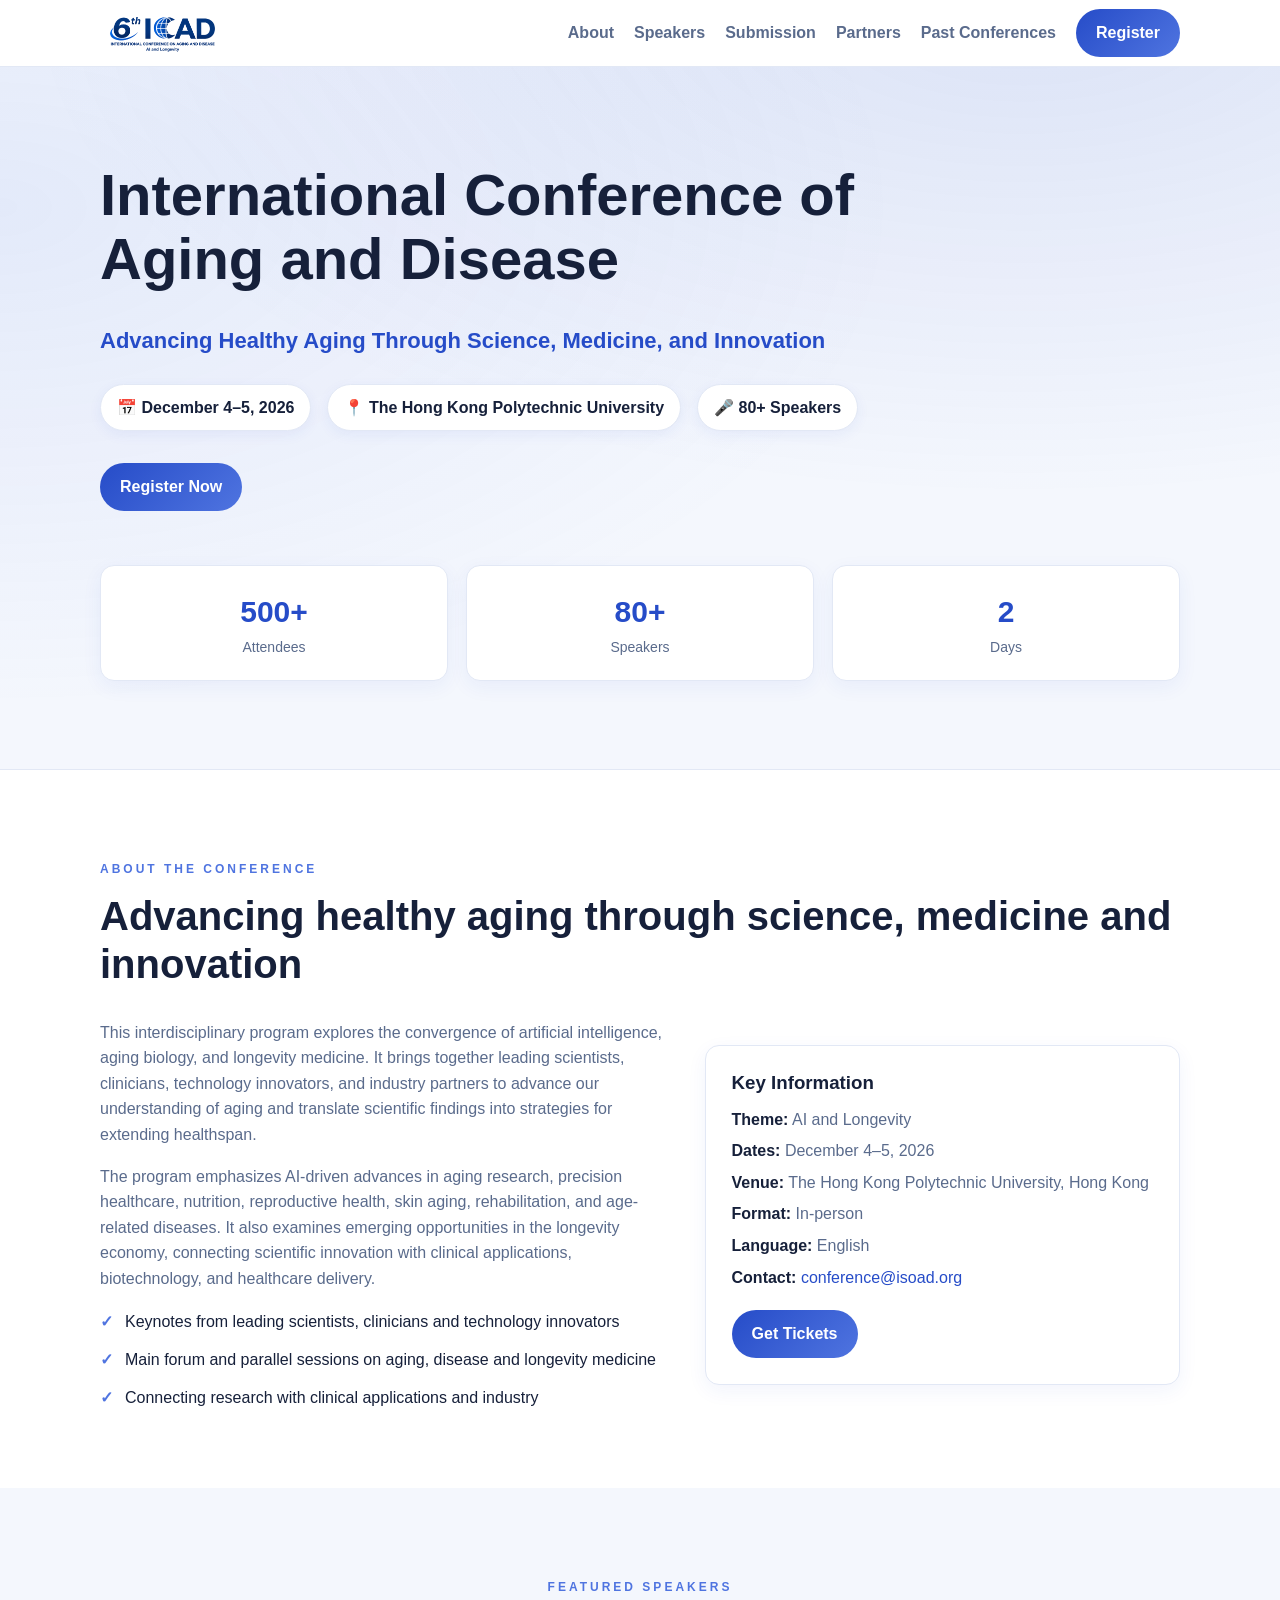
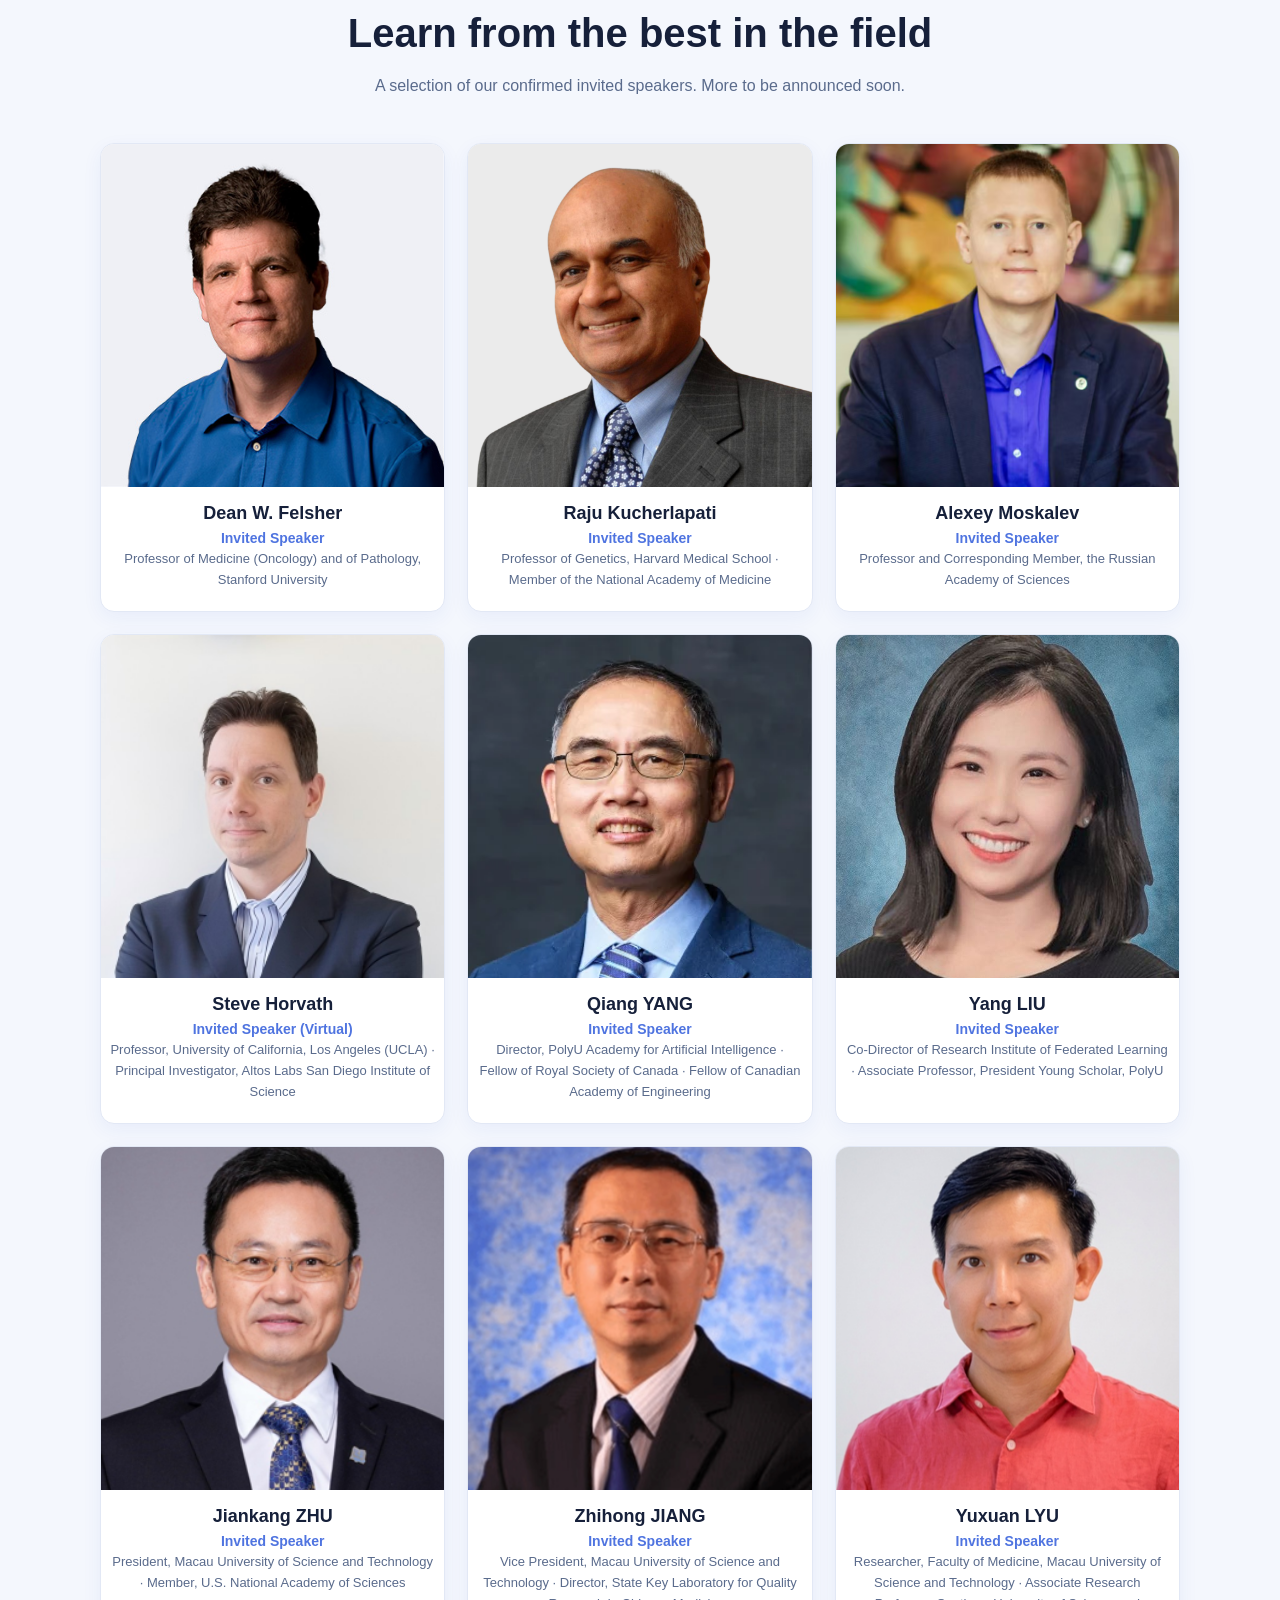
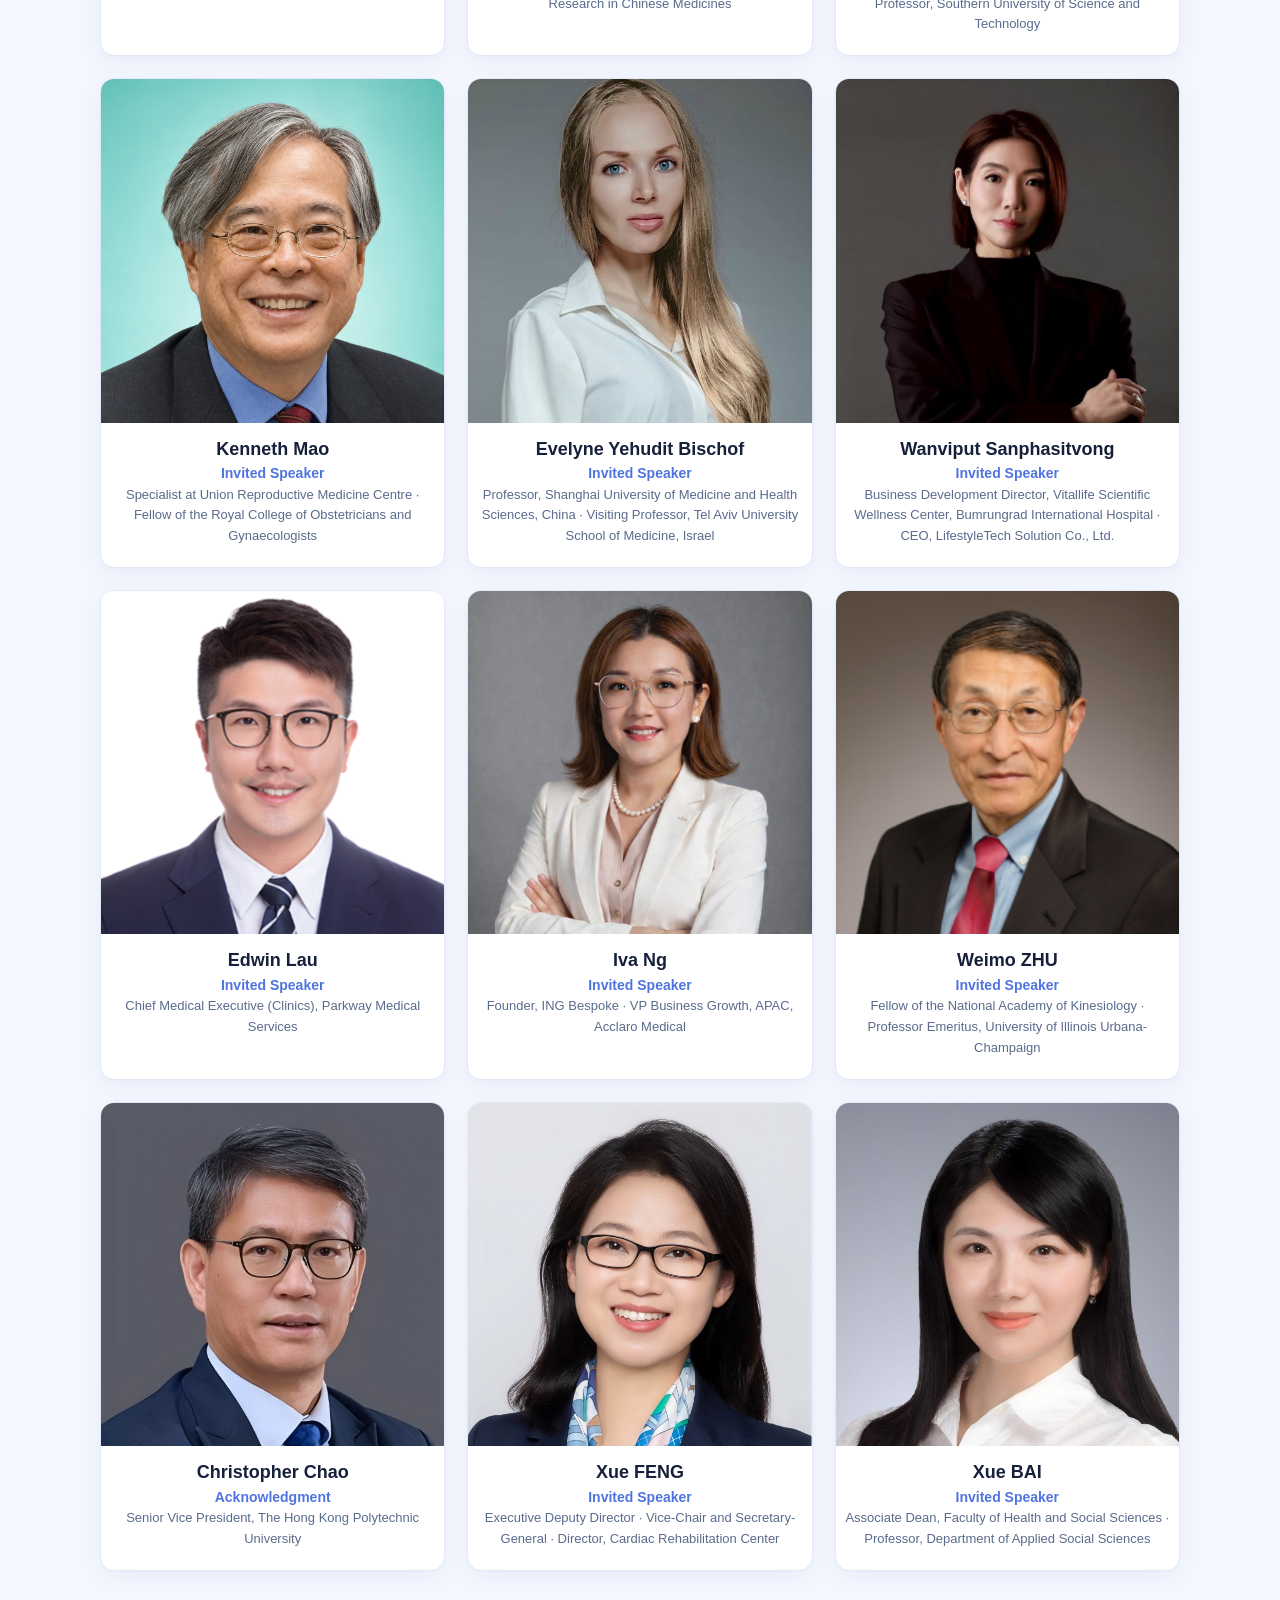
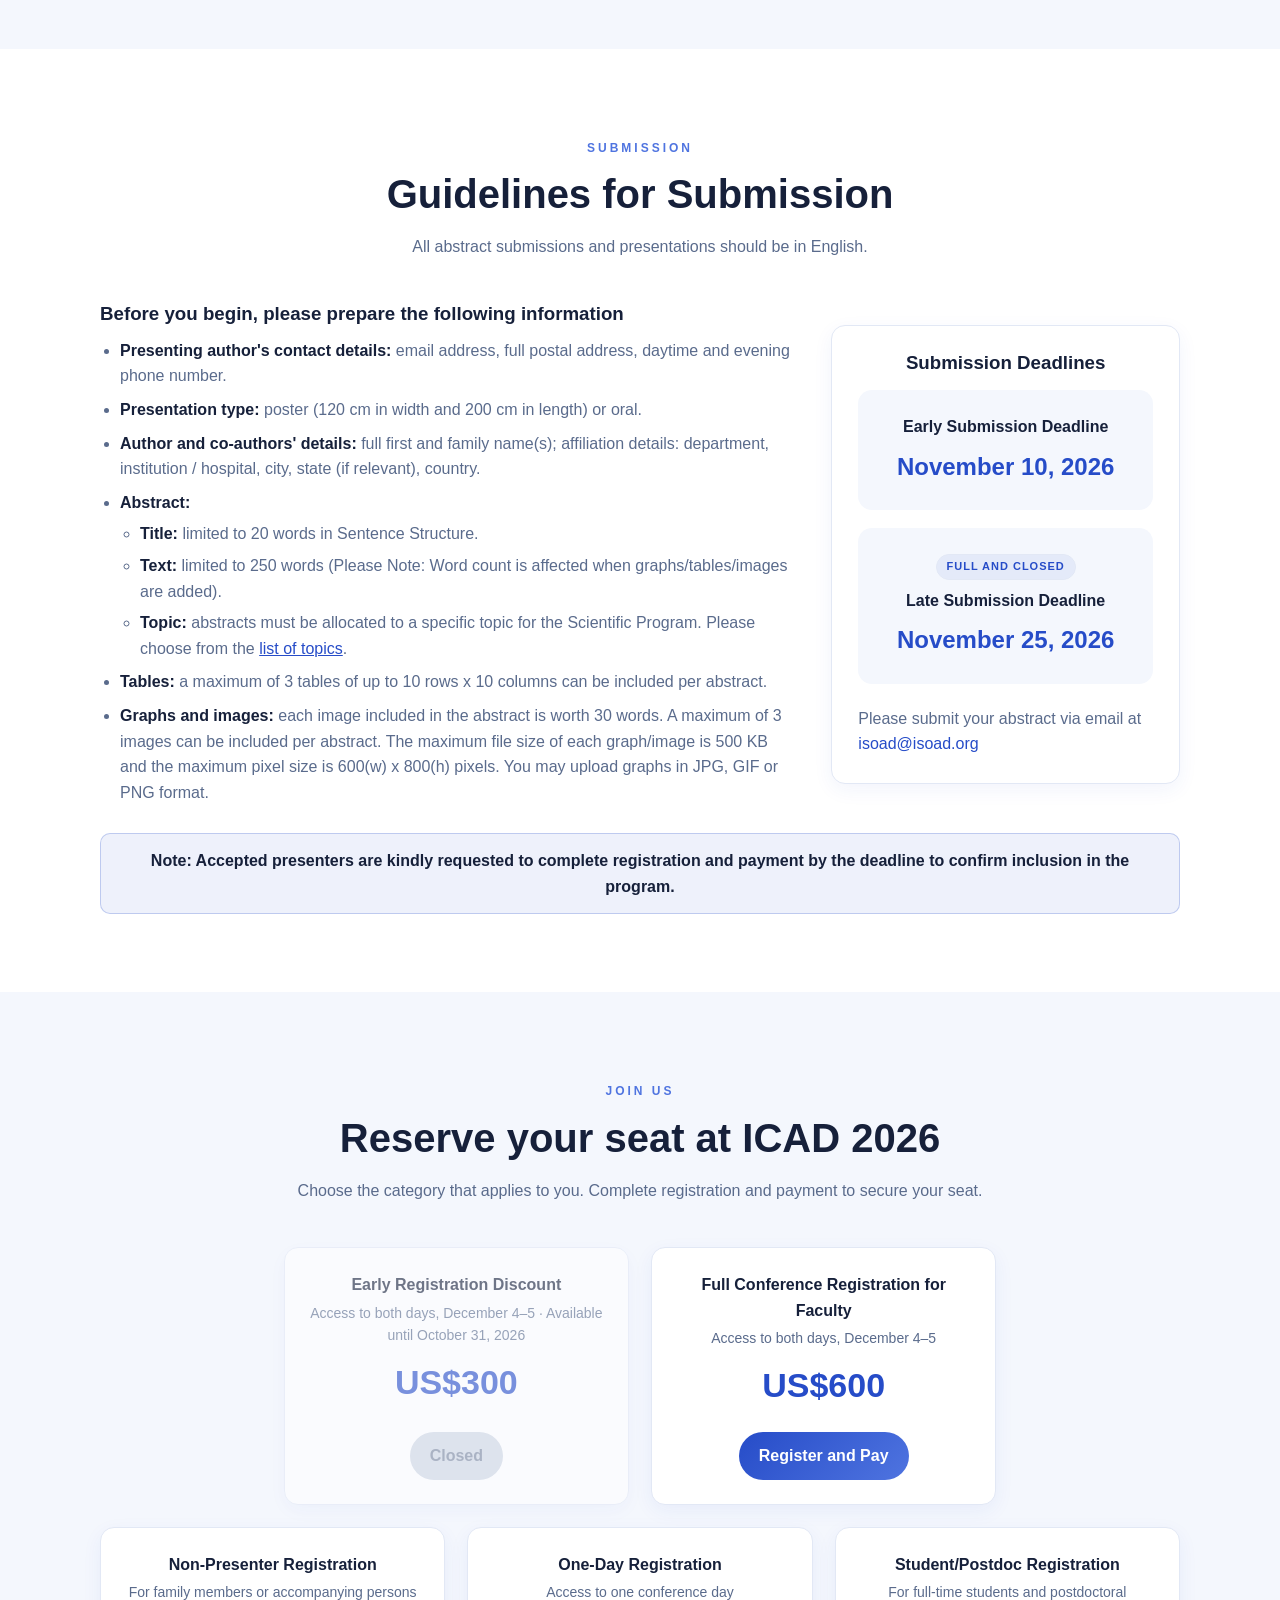
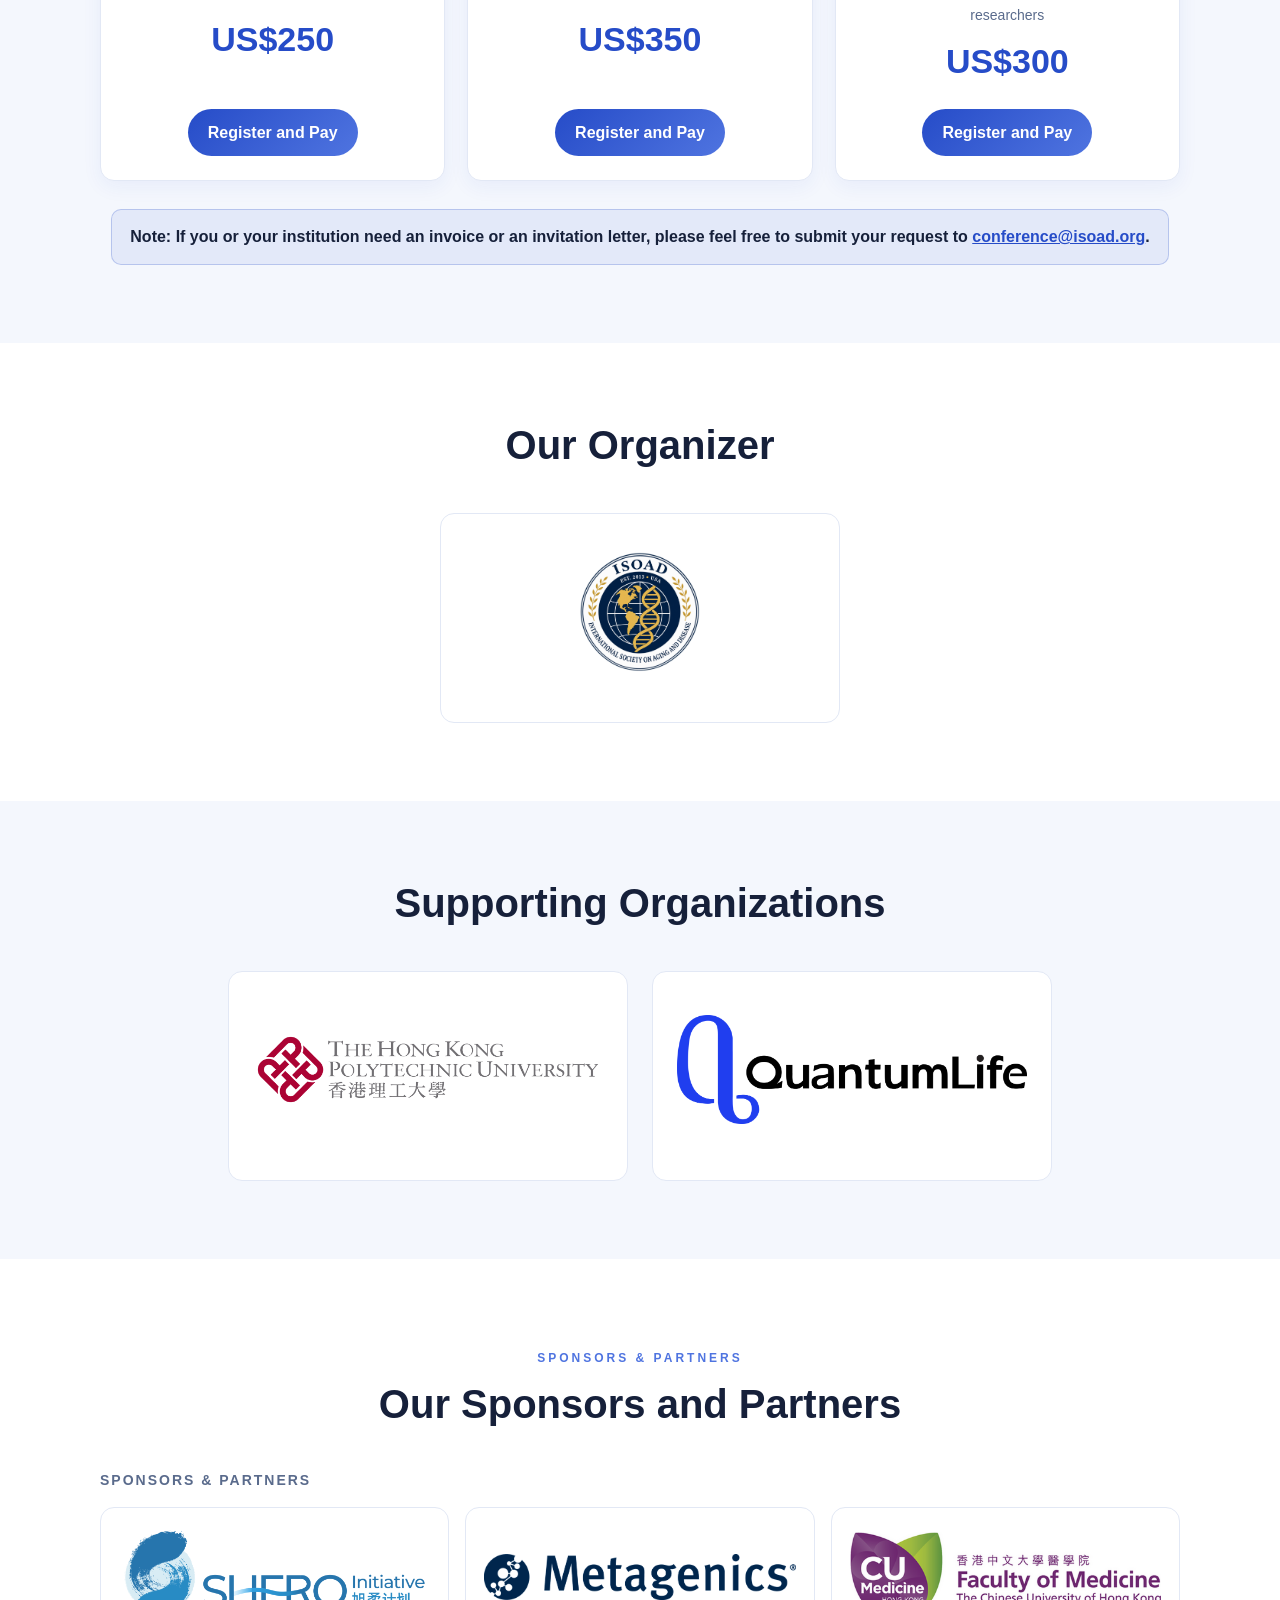
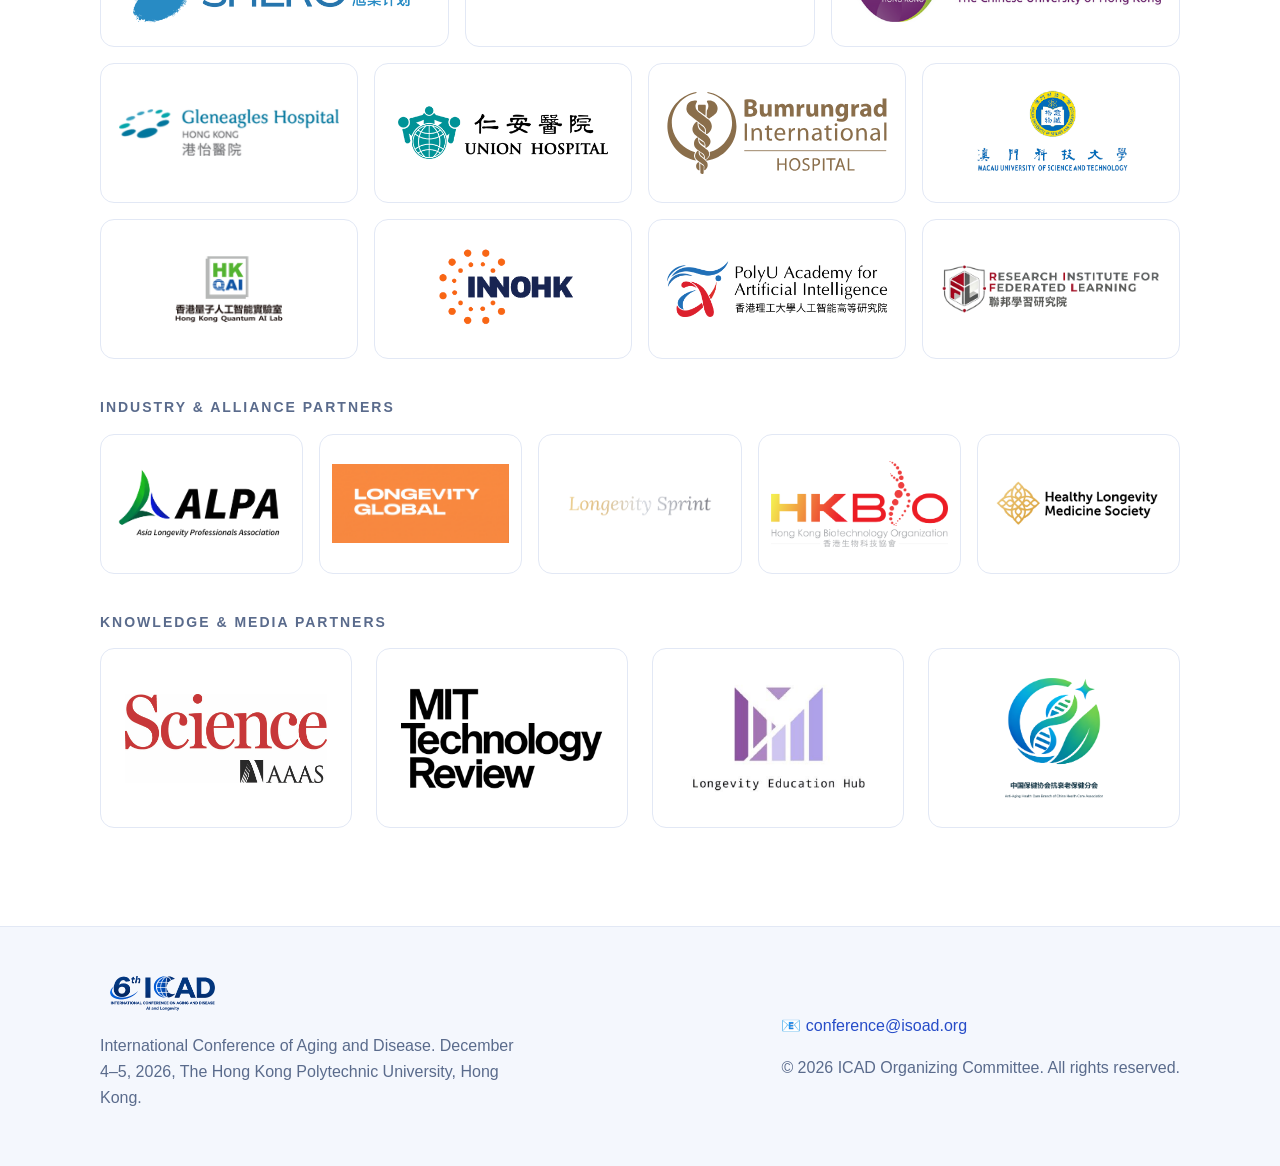
==== commit 8d091a1e: "fix: poster尺寸调整" ====
--- a/index.html
+++ b/index.html
@@ -108,7 +108,7 @@
           <h3>Before you begin, please prepare the following information</h3>
           <ul class="muted" style="margin:10px 0 0;padding-left:20px;display:grid;gap:8px;">
             <li><strong style="color:var(--text)">Presenting author's contact details:</strong> email address, full postal address, daytime and evening phone number.</li>
-            <li><strong style="color:var(--text)">Presentation type:</strong> poster (72 inches in width and 48 inches in length, or 72" x 48") or oral.</li>
+            <li><strong style="color:var(--text)">Presentation type:</strong> poster (120 cm in width and 200 cm in length) or oral.</li>
             <li><strong style="color:var(--text)">Author and co-authors' details:</strong> full first and family name(s); affiliation details: department, institution / hospital, city, state (if relevant), country.</li>
             <li><strong style="color:var(--text)">Abstract:</strong>
               <ul style="margin:6px 0 0;padding-left:20px;display:grid;gap:6px;list-style:circle;">
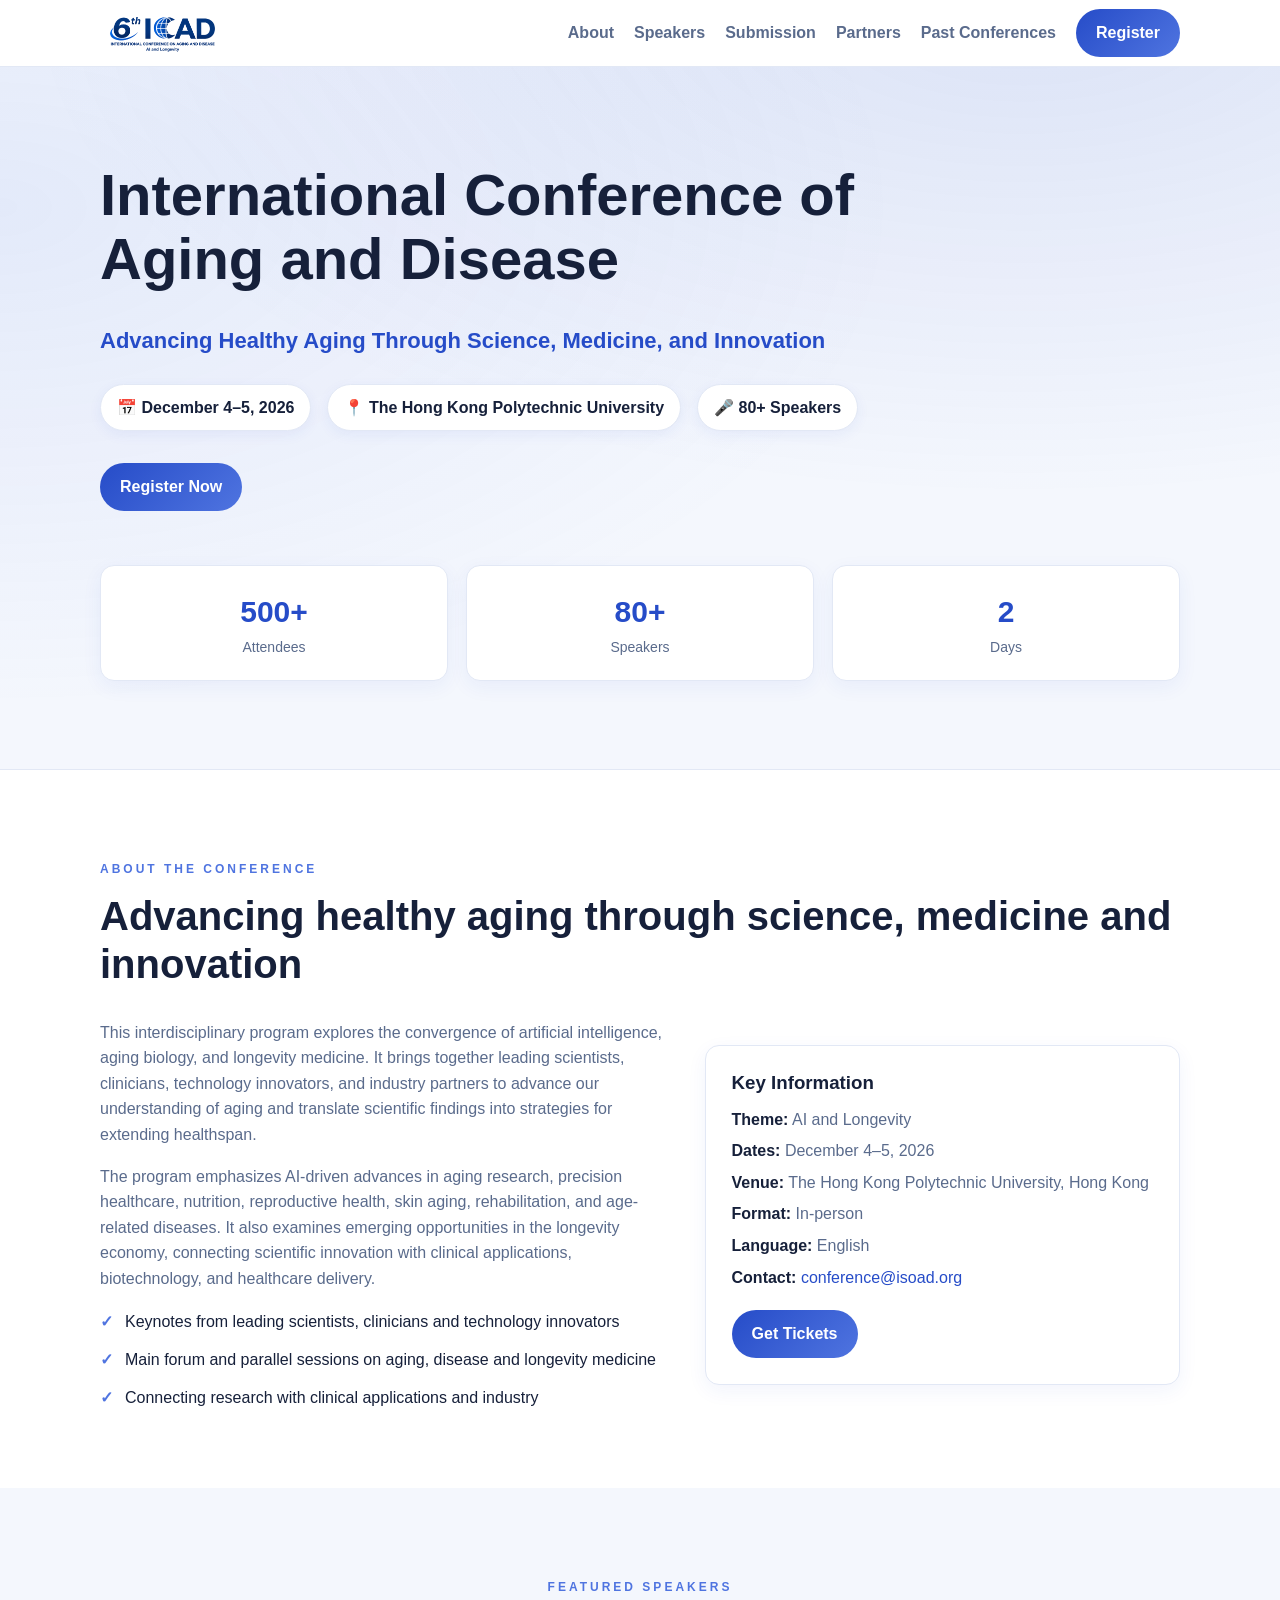
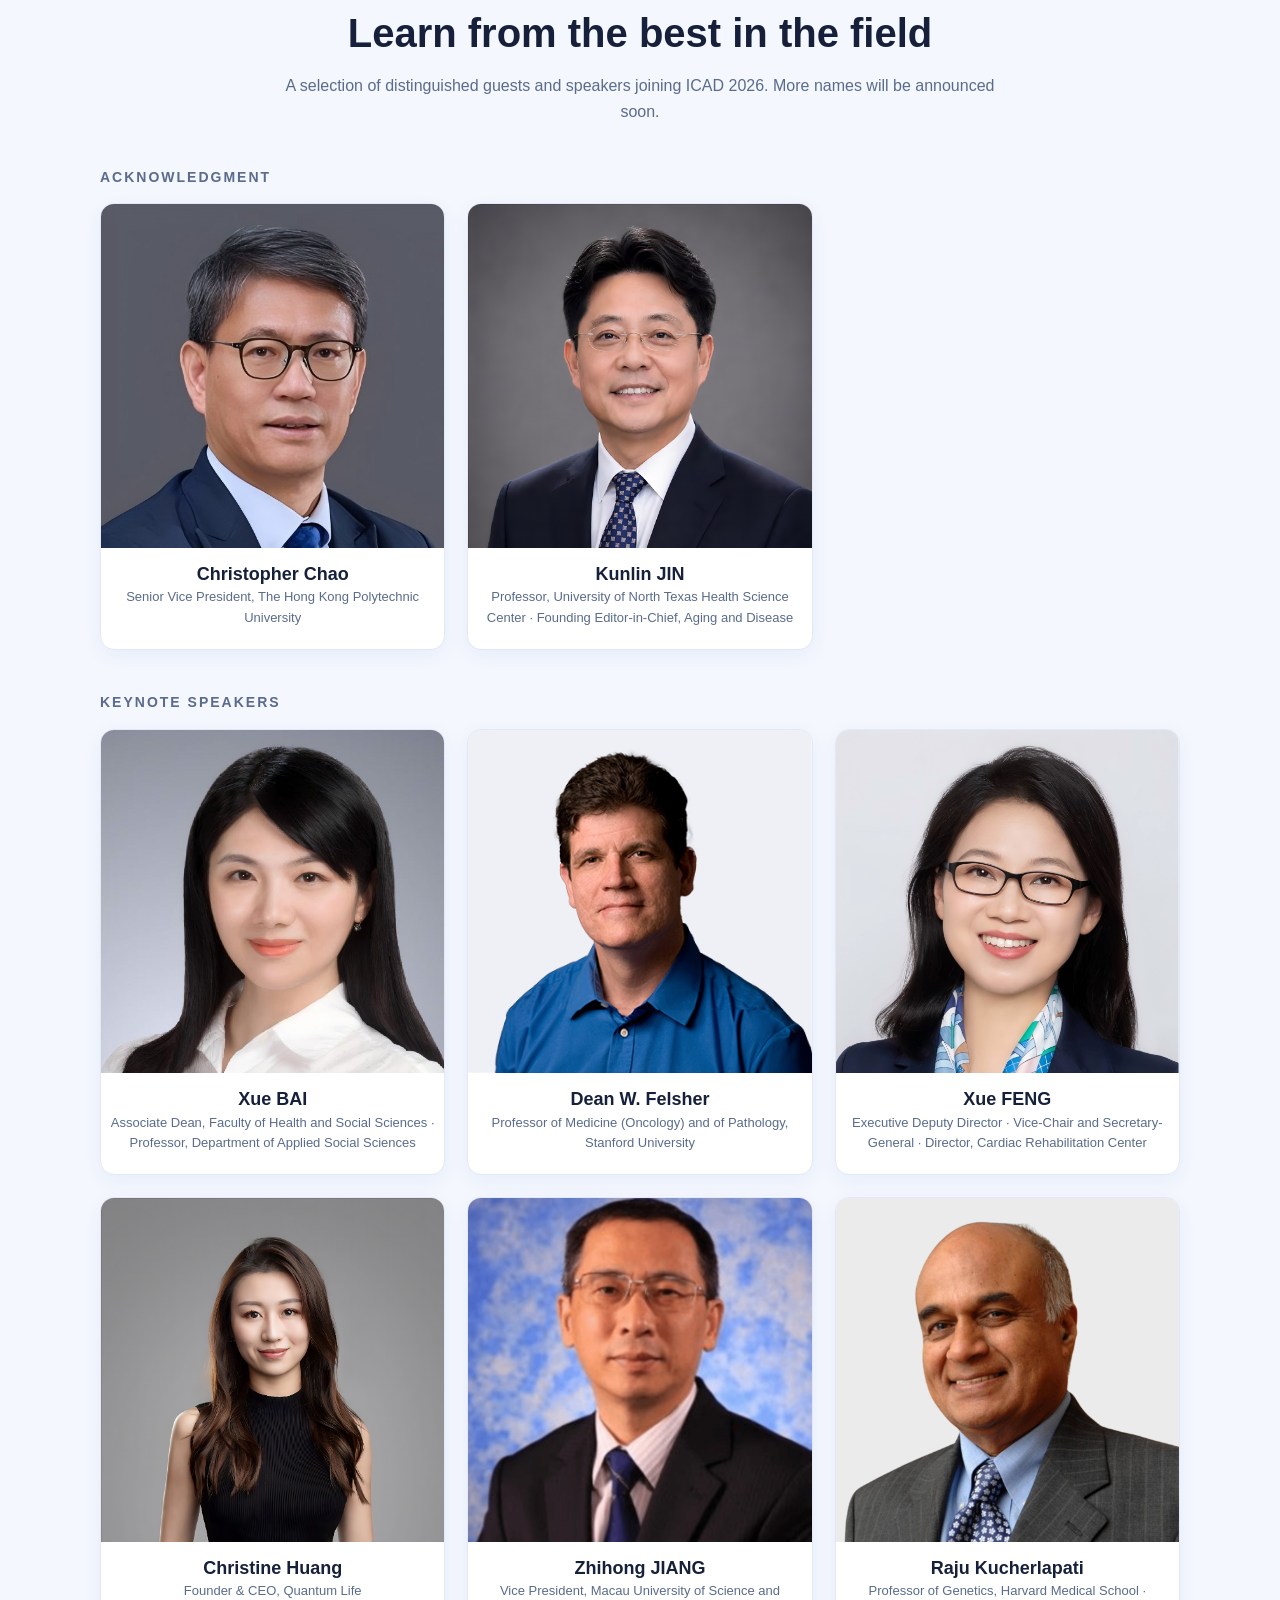
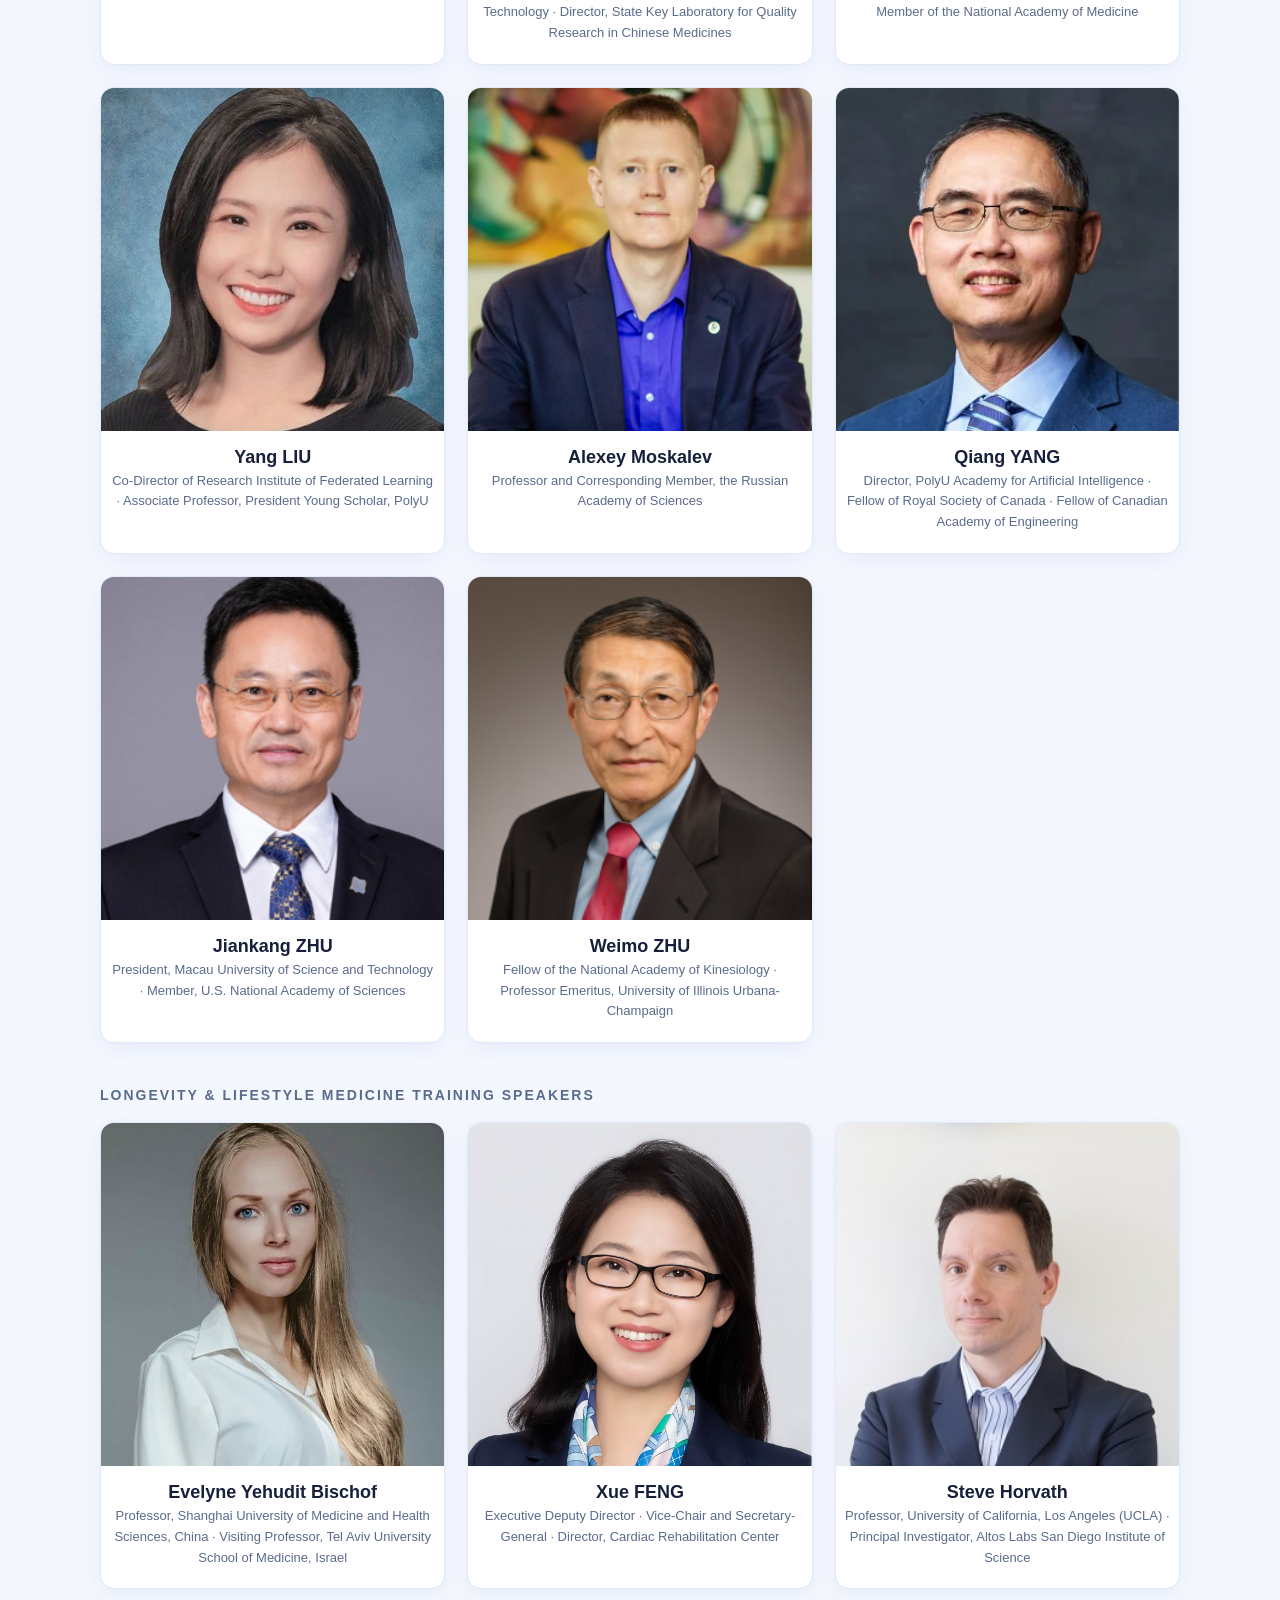
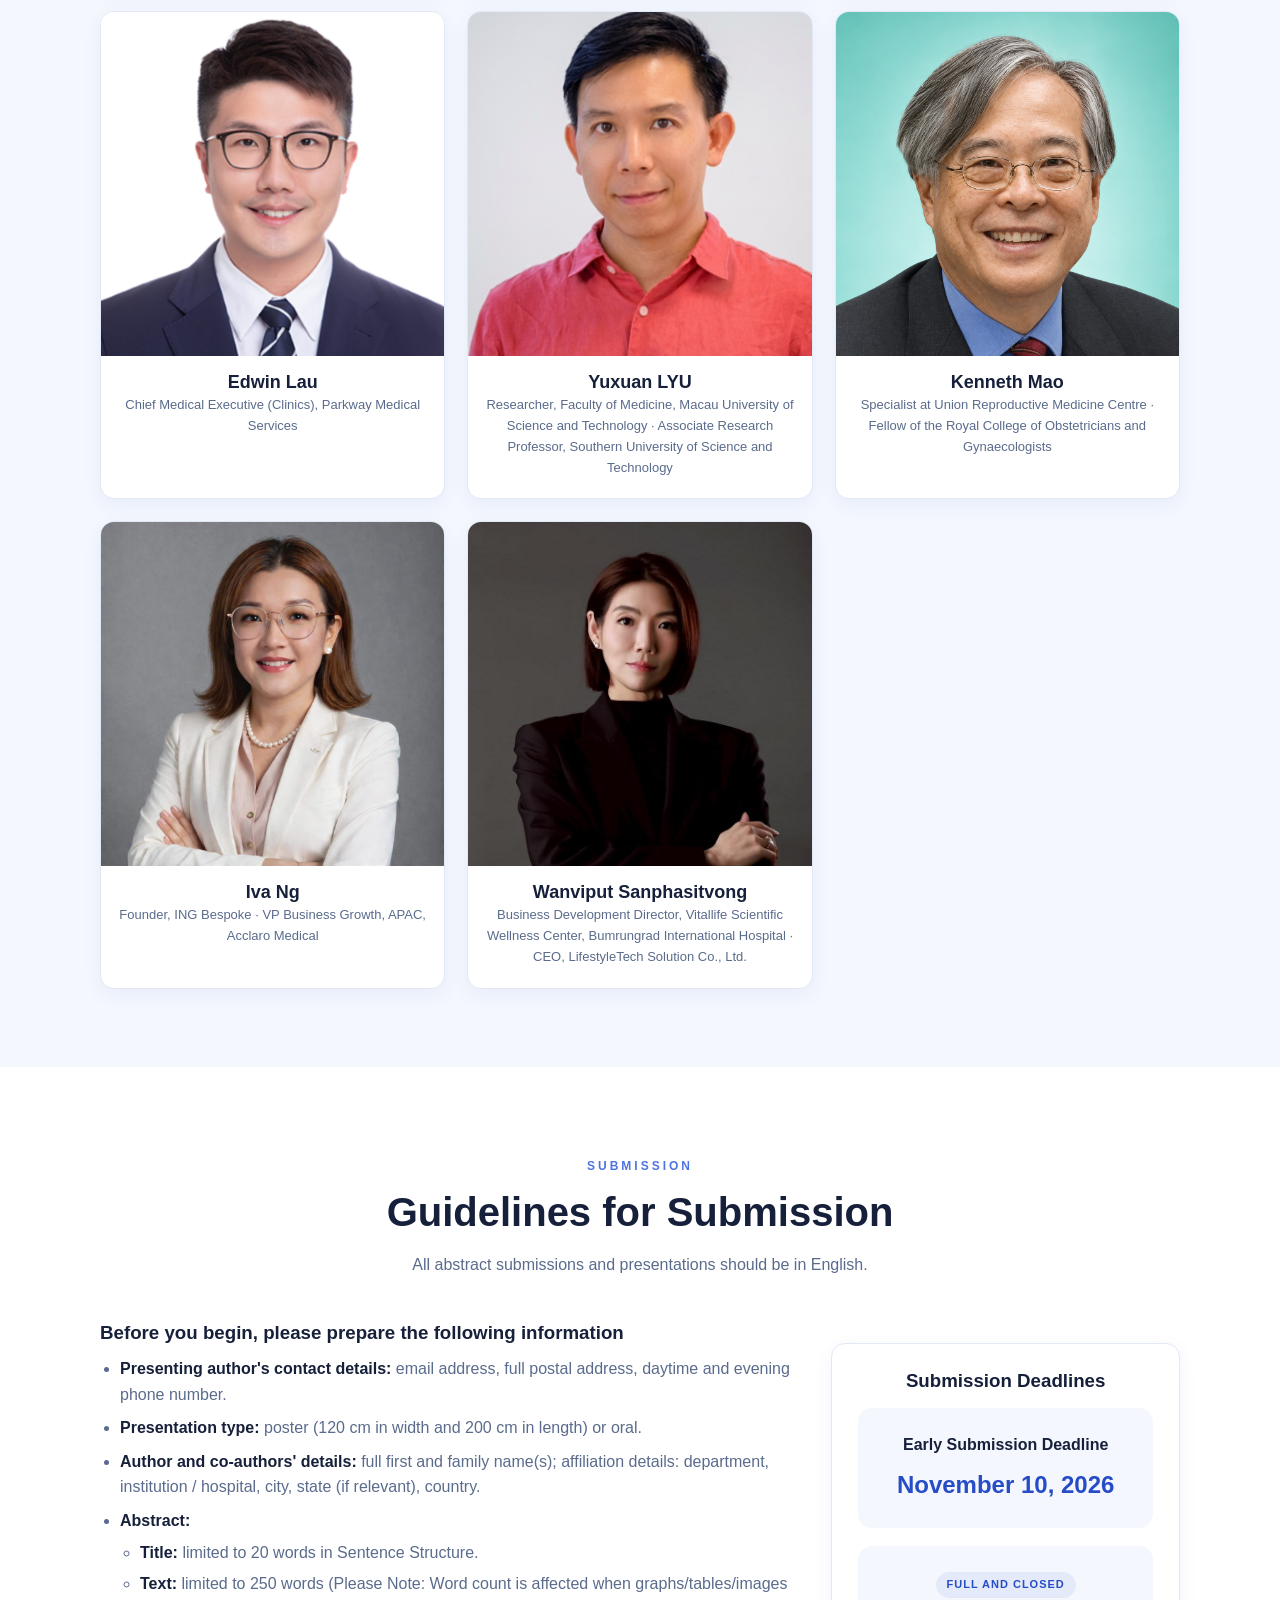
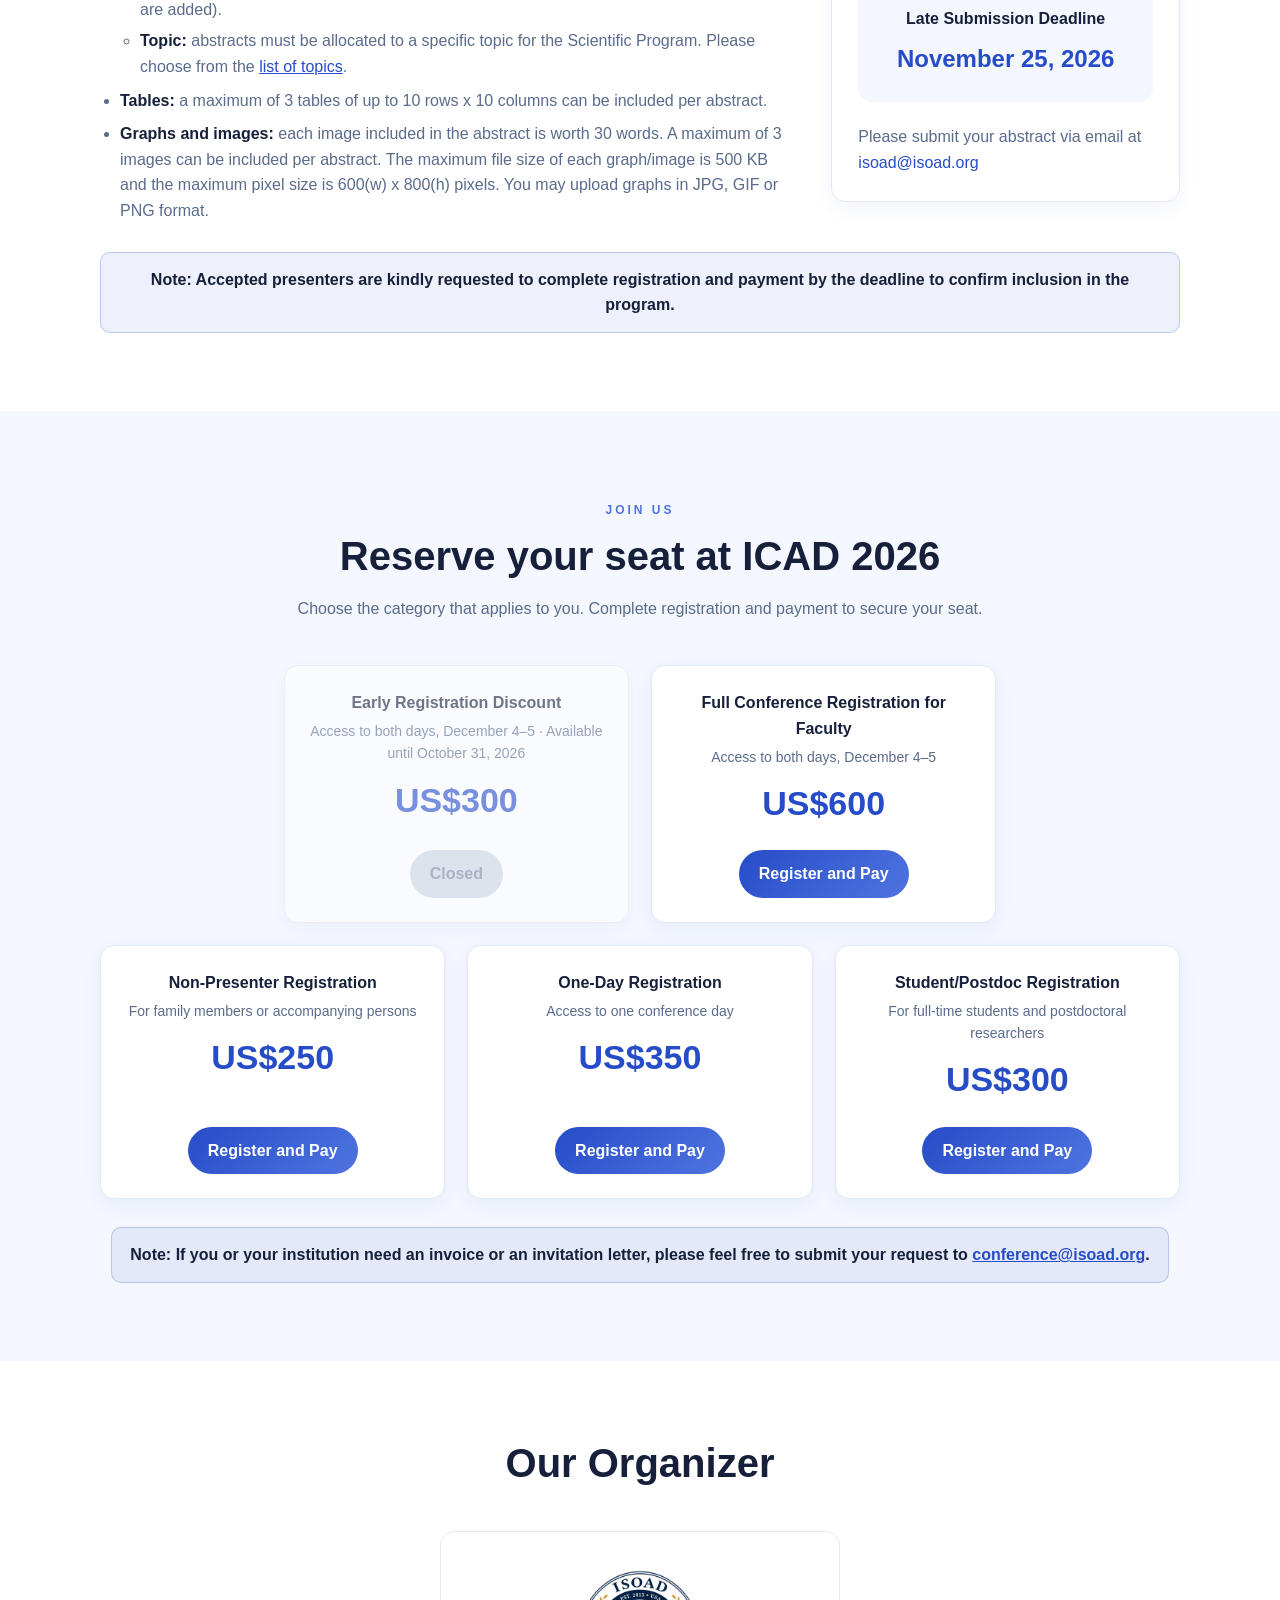
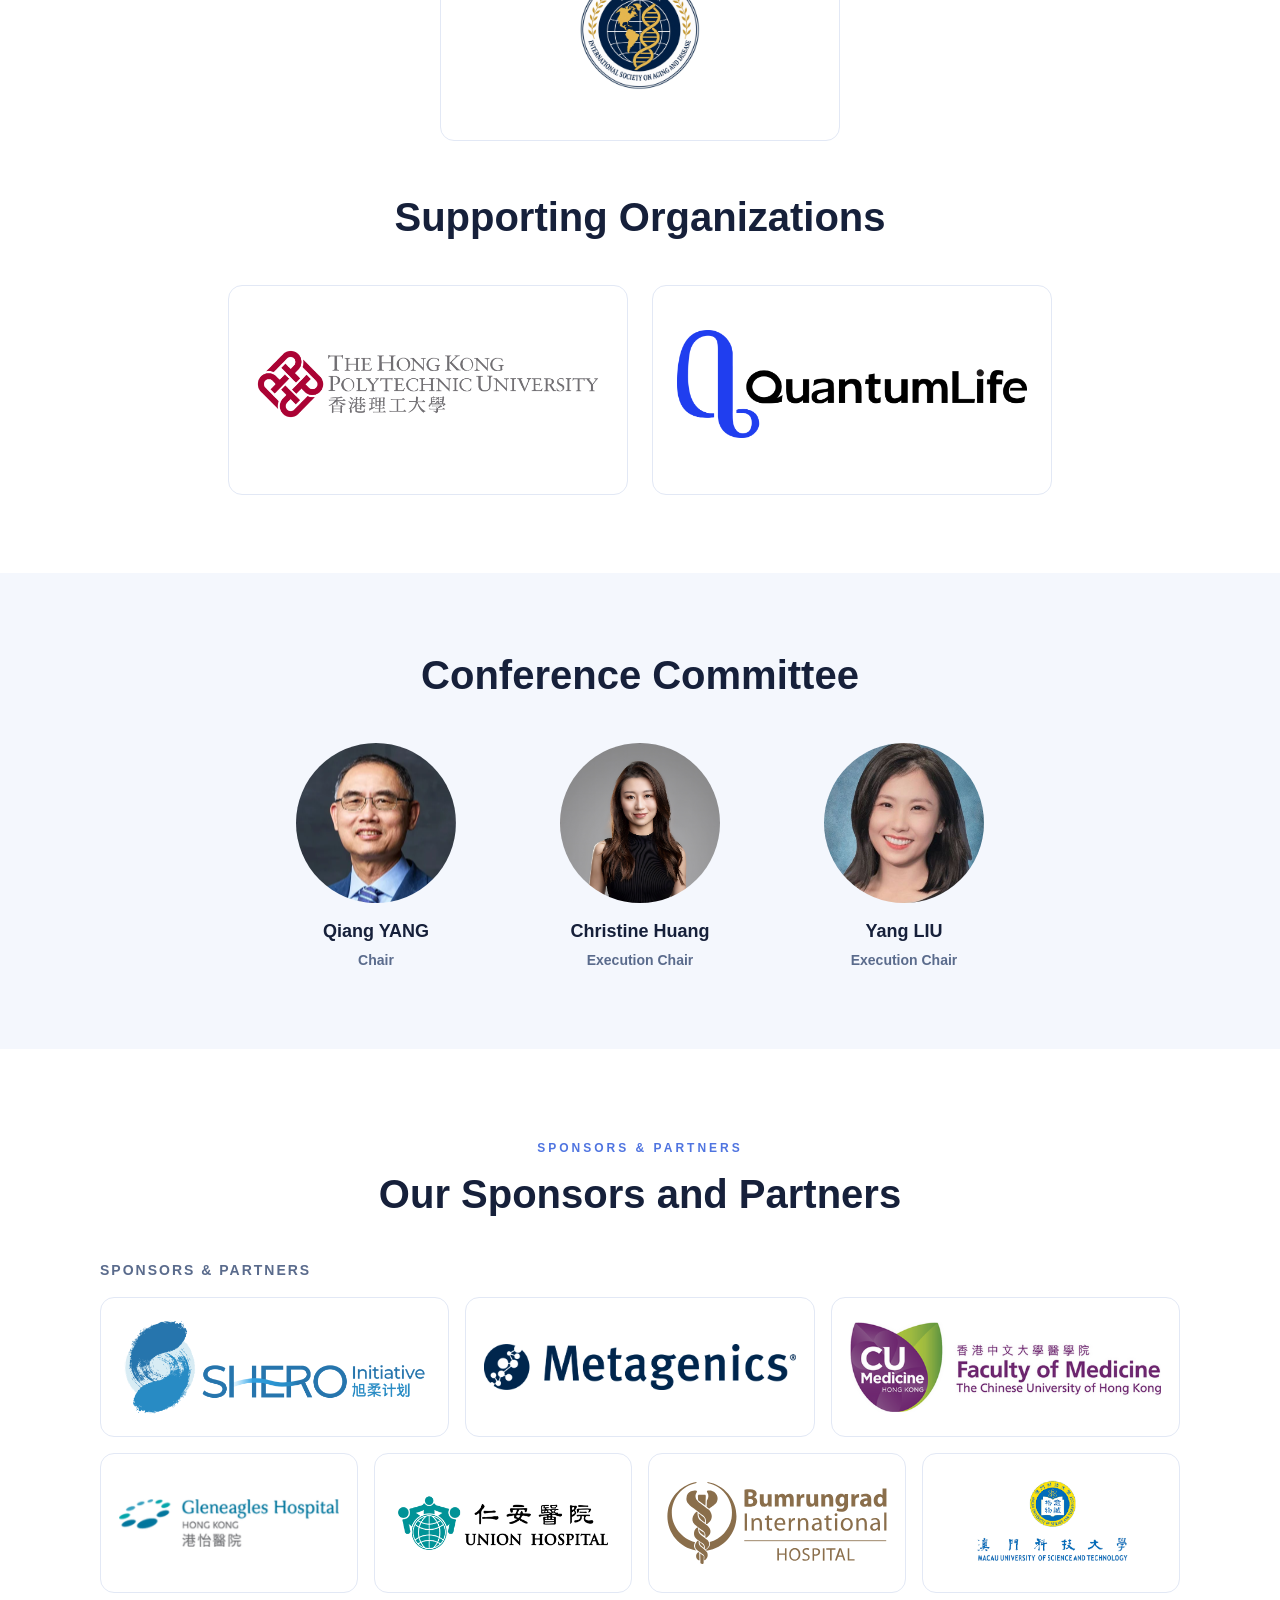
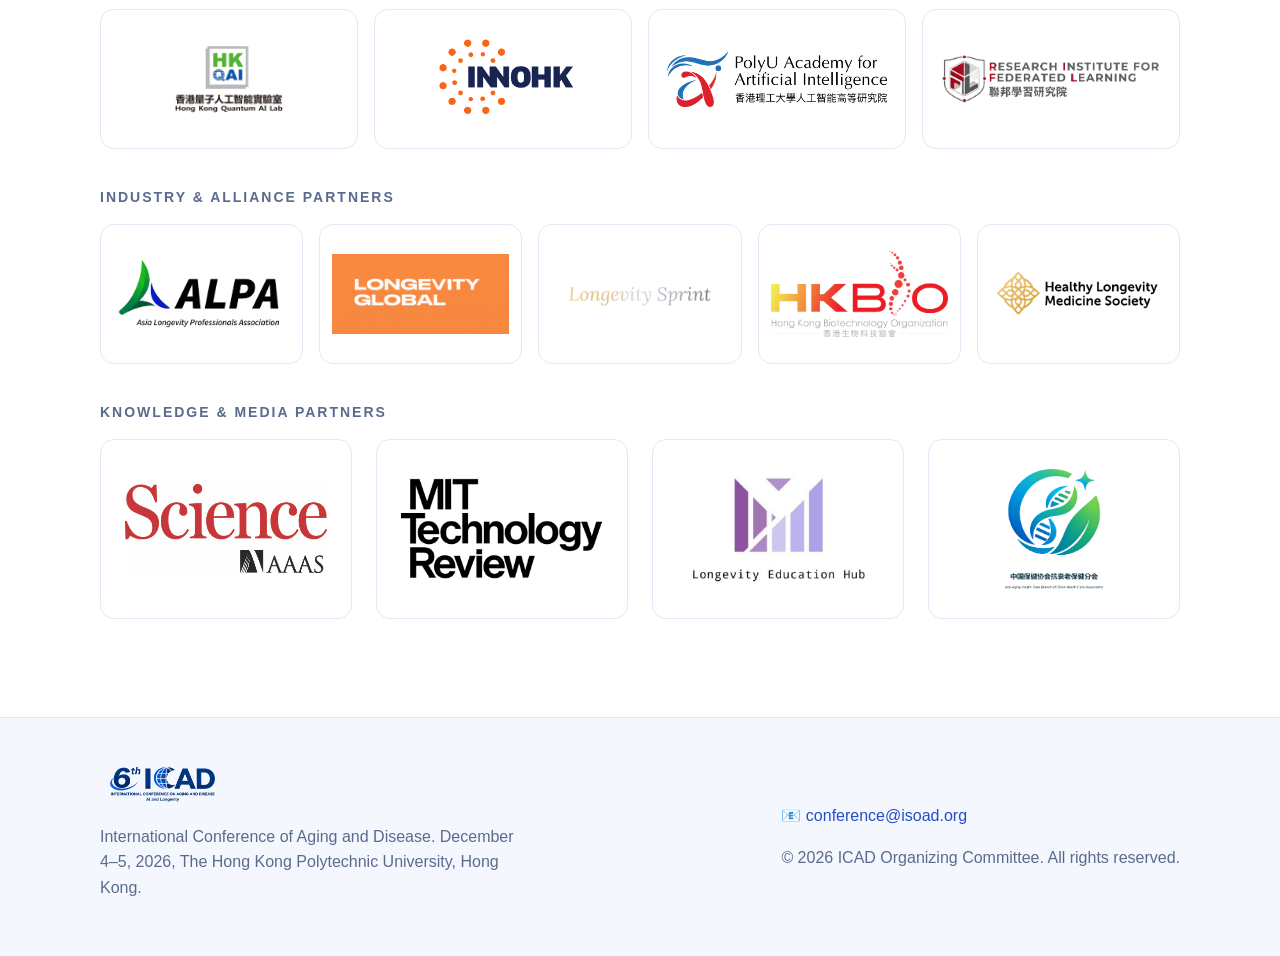
==== commit d62a9060: "feat: speaker&committee更新" ====
--- a/index.html
+++ b/index.html
@@ -89,9 +89,9 @@
       <div class="section-head">
         <p class="eyebrow">Featured Speakers</p>
         <h2>Learn from the best in the field</h2>
-        <p class="muted">A selection of our confirmed invited speakers. More to be announced soon.</p>
-      </div>
-      <div class="grid cols-3" id="speakers-grid"></div>
+        <p class="muted">A selection of distinguished guests and speakers joining ICAD 2026. More names will be announced soon.</p>
+      </div>
+      <div id="speakers-grid"></div>
     </div>
   </section>
 
@@ -125,7 +125,7 @@
                       <li>Applications of AI in Health Assessment, and Precision Medicine</li>
                       <li>Biology of Aging</li>
                       <li>Reproductive Longevity</li>
-                      <li>Longevity and Lifestyle Medicine</li>
+                      <li>Longevity &amp; Lifestyle Medicine</li>
                     </ol>
                   </div>
                 </li>
@@ -173,22 +173,44 @@
           <img src="images/organizer/isoad.png" alt="International Society on Aging and Disease" />
         </a>
       </div>
-    </div>
-  </section>
-
-  <!-- Supporting Organizations -->
-  <section id="supporting-organizations" style="background:var(--bg-soft);">
-    <div class="container">
-      <div class="section-head">
-        <h2>Supporting Organizations</h2>
-      </div>
-      <div class="partner-logos organizer-logos">
-        <a class="partner-logo organizer-logo" href="https://www.polyu.edu.hk/" target="_blank" rel="noopener noreferrer">
-          <img src="images/organizer/polyu.png" alt="The Hong Kong Polytechnic University" />
-        </a>
-        <a class="partner-logo organizer-logo" href="https://quantumlife.tech/" target="_blank" rel="noopener noreferrer">
-          <img src="images/sponsor/quantumlife.png" alt="Quantum Life" />
-        </a>
+      <div id="supporting-organizations" class="organizer-subsection">
+        <div class="section-head">
+          <h2>Supporting Organizations</h2>
+        </div>
+        <div class="partner-logos organizer-logos">
+          <a class="partner-logo organizer-logo" href="https://www.polyu.edu.hk/" target="_blank" rel="noopener noreferrer">
+            <img src="images/organizer/polyu.png" alt="The Hong Kong Polytechnic University" />
+          </a>
+          <a class="partner-logo organizer-logo" href="https://quantumlife.tech/" target="_blank" rel="noopener noreferrer">
+            <img src="images/sponsor/quantumlife.png" alt="Quantum Life" />
+          </a>
+        </div>
+      </div>
+    </div>
+  </section>
+
+  <!-- Conference Committee -->
+  <section id="committee" style="background:var(--bg-soft);">
+    <div class="container">
+      <div class="section-head">
+        <h2>Conference Committee</h2>
+      </div>
+      <div class="committee-grid">
+        <article class="committee-person">
+          <img src="images/speakers/yang-qiang.png" alt="Qiang YANG" />
+          <h3>Qiang YANG</h3>
+          <div class="committee-role">Chair</div>
+        </article>
+        <article class="committee-person">
+          <img src="images/speakers/christine-huang.png" alt="Christine Huang" />
+          <h3>Christine Huang</h3>
+          <div class="committee-role">Execution Chair</div>
+        </article>
+        <article class="committee-person">
+          <img src="images/speakers/liu-yang.png" alt="Yang LIU" />
+          <h3>Yang LIU</h3>
+          <div class="committee-role">Execution Chair</div>
+        </article>
       </div>
     </div>
   </section>
--- a/css/style.css
+++ b/css/style.css
@@ -99,12 +99,20 @@
 .card { background: var(--card); border: 1px solid var(--border); border-radius: var(--radius); overflow: hidden; box-shadow: 0 6px 20px rgba(38,76,200,.06); }
 
 /* Speakers */
+.speaker-group + .speaker-group { margin-top: 44px; }
+.speaker-group-title { margin-bottom: 18px; color: var(--muted); text-transform: uppercase; letter-spacing: 2px; font-size: 14px; }
 .speaker { text-align: center; padding-bottom: 20px; transition: transform .15s ease, border-color .15s ease; }
 .speaker:hover { transform: translateY(-4px); border-color: var(--brand); }
 .speaker .avatar { width: 100%; aspect-ratio: 1/1; object-fit: cover; background: var(--bg-soft); }
 .speaker h3 { margin: 16px 0 2px; font-size: 18px; padding: 0 8px; }
-.speaker .role { color: var(--brand-2); font-weight: 600; font-size: 14px; padding: 0 8px; }
 .speaker .title { color: var(--muted); font-size: 13px; padding: 0 8px; }
+
+/* Conference committee */
+.committee-grid { display: grid; grid-template-columns: repeat(3, 1fr); gap: 32px; max-width: 760px; margin: 0 auto; }
+.committee-person { text-align: center; }
+.committee-person img { width: 160px; height: 160px; margin: 0 auto 18px; border-radius: 50%; object-fit: cover; }
+.committee-person h3 { font-size: 18px; margin-bottom: 6px; }
+.committee-role { color: var(--muted); font-size: 14px; font-weight: 600; }
 
 /* Partners */
 .partner-group + .partner-group { margin-top: 40px; }
@@ -123,6 +131,7 @@
 .organizer-logos-single { max-width: 400px; }
 .organizer-logo { height: 210px; grid-template-rows: 1fr auto; gap: 12px; }
 .organizer-label { color: var(--text); font-size: 13px; font-weight: 600; }
+.organizer-subsection { margin-top: 52px; }
 .partner-logos-combined { display: grid; grid-template-columns: repeat(12, 1fr); gap: 16px; }
 .partner-logos-combined .partner-logo { grid-column: span 4; height: 140px; padding: 18px; }
 .partner-logos-combined .partner-logo:nth-child(n + 4) { grid-column: span 3; }
@@ -256,6 +265,7 @@
 }
 @media (max-width: 640px) {
   .grid.cols-3, .grid.cols-4 { grid-template-columns: 1fr; }
+  .committee-grid { grid-template-columns: 1fr; gap: 28px; }
   .tickets { grid-template-columns: 1fr; }
   .partner-logos-combined { grid-template-columns: 1fr; }
   .partner-logos { flex-direction: column; }
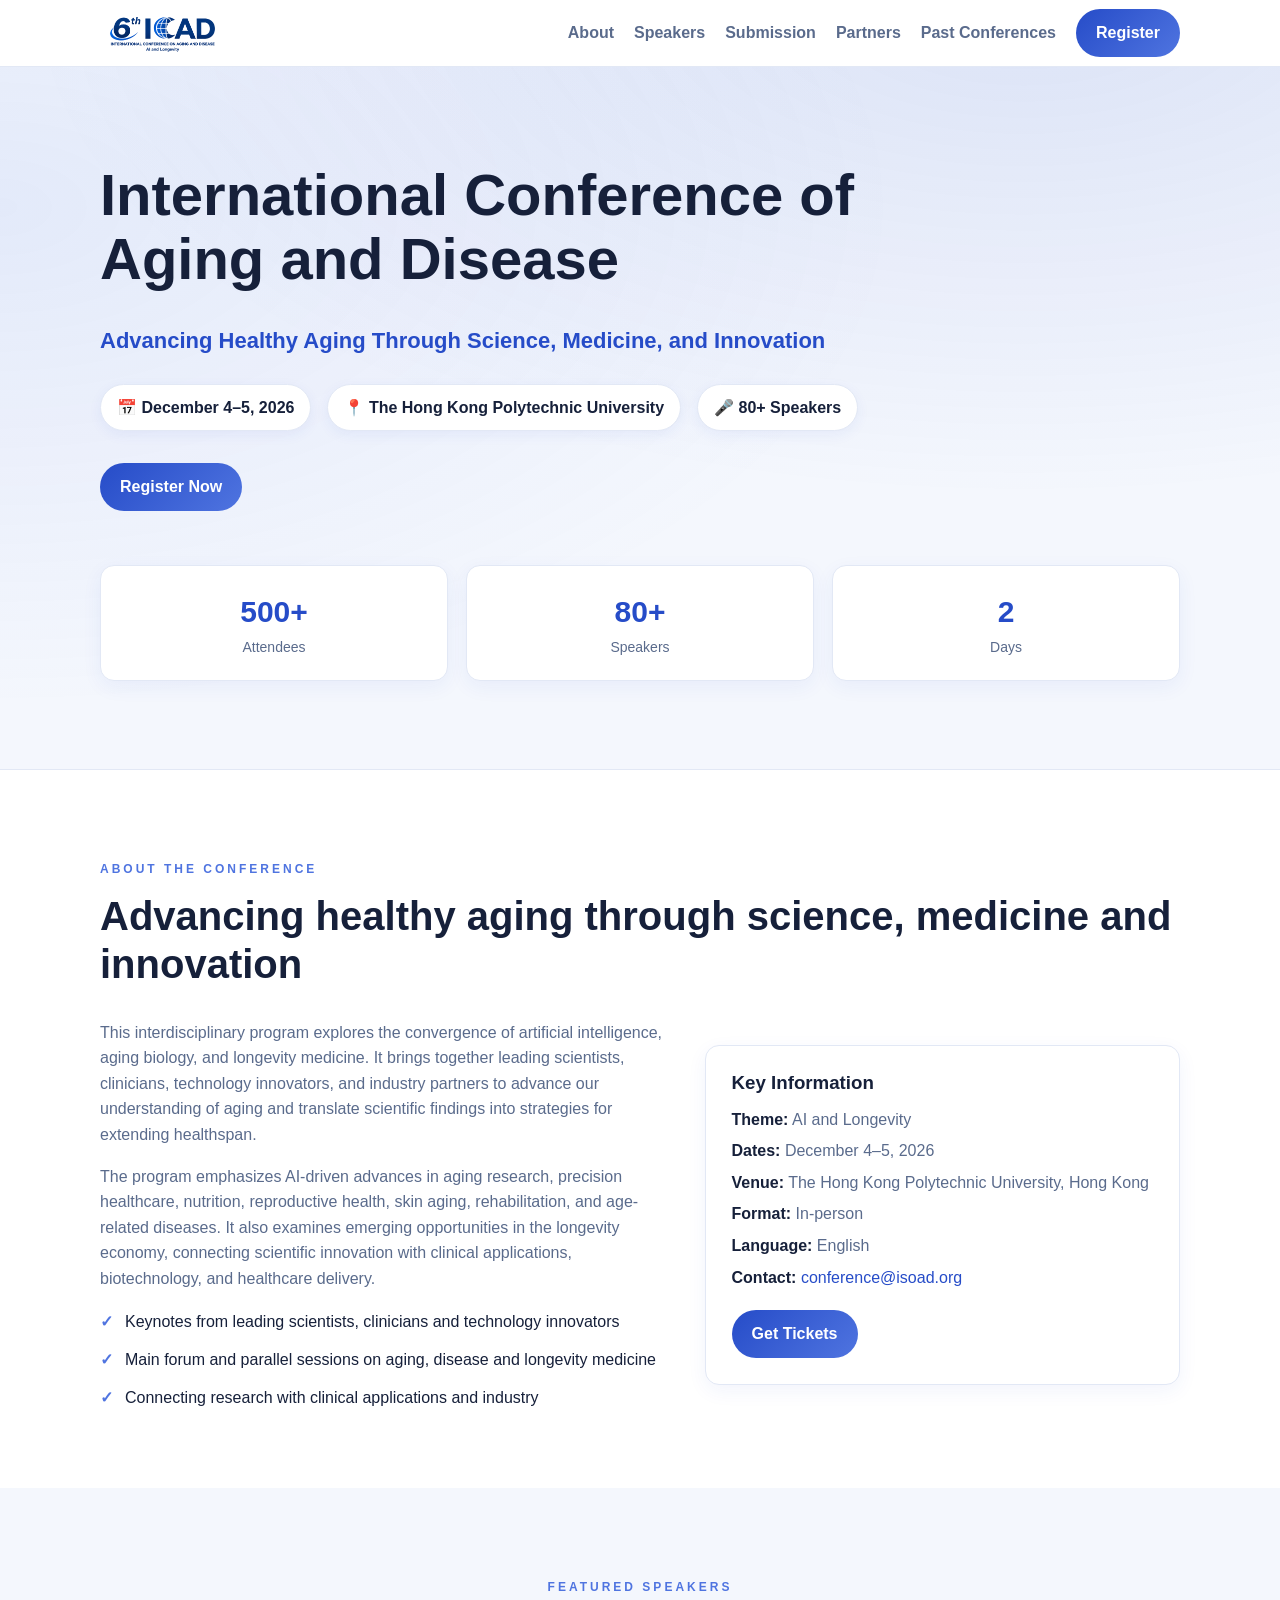
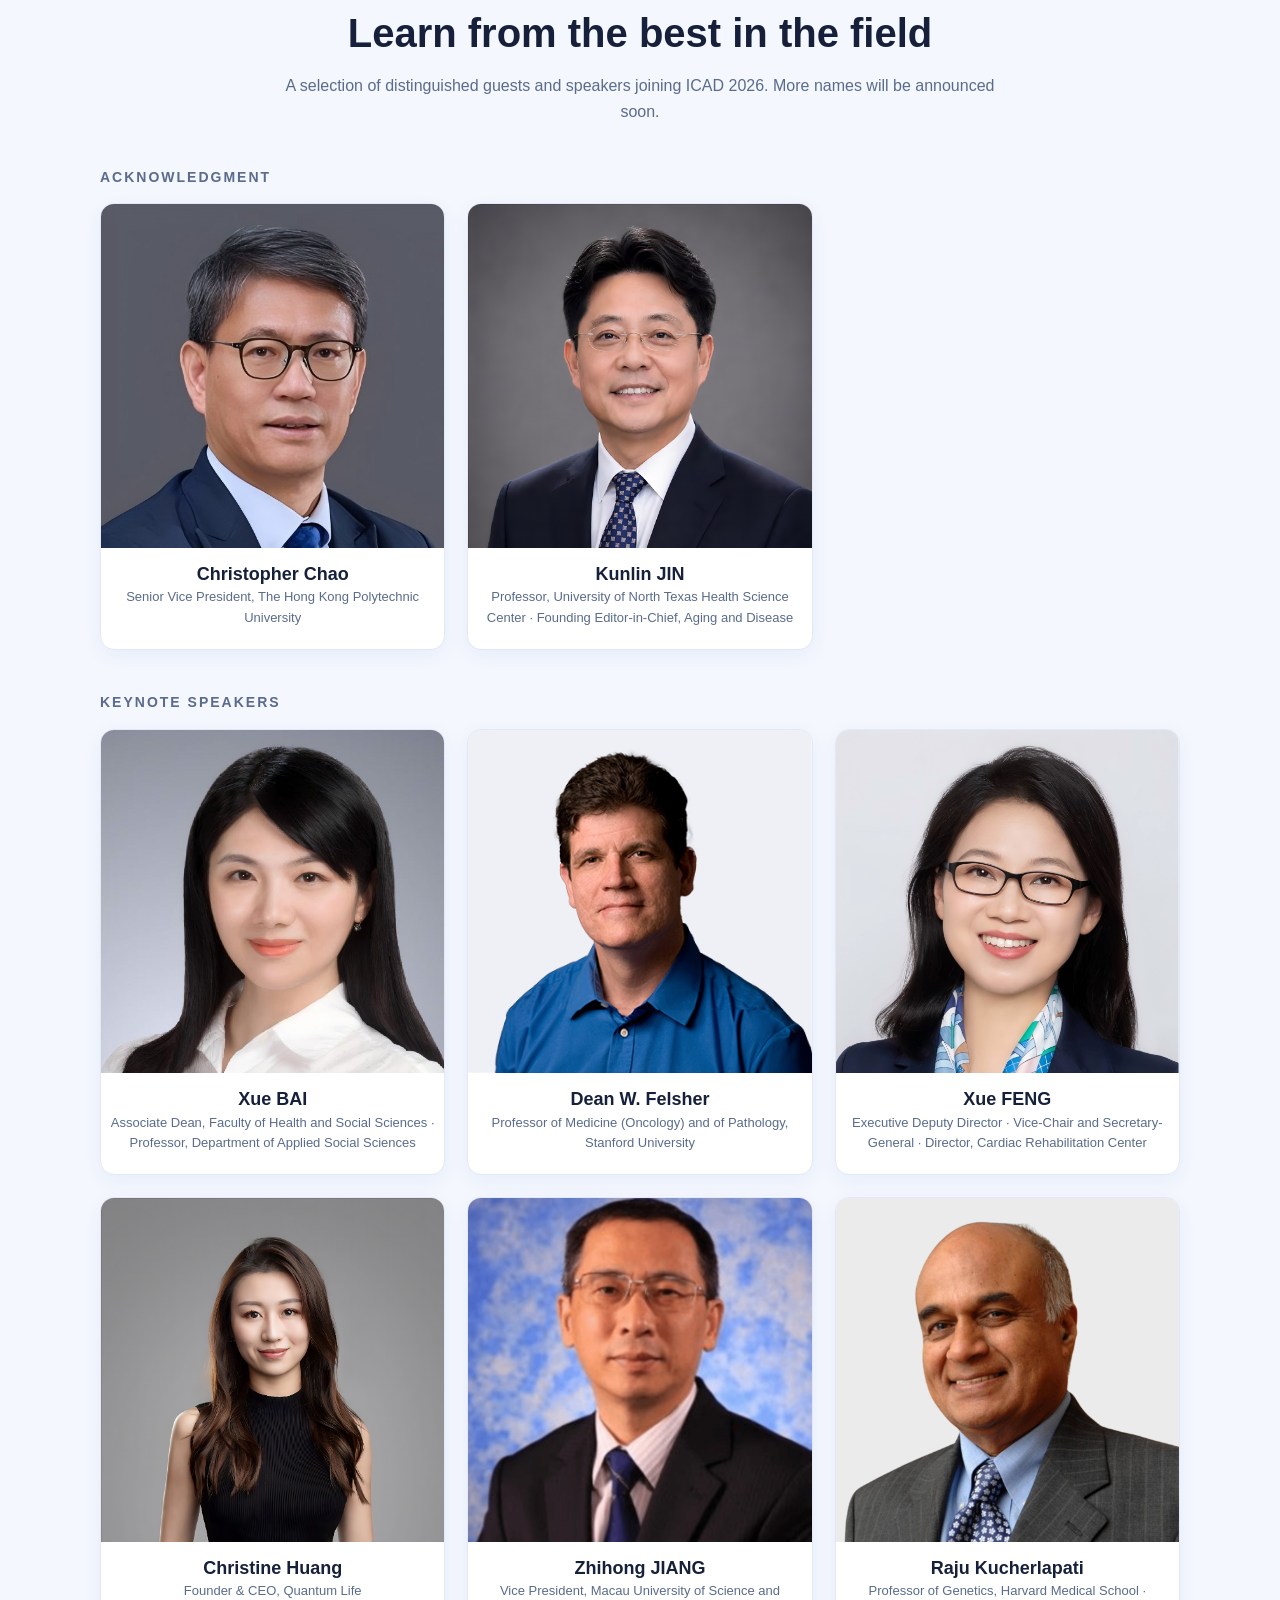
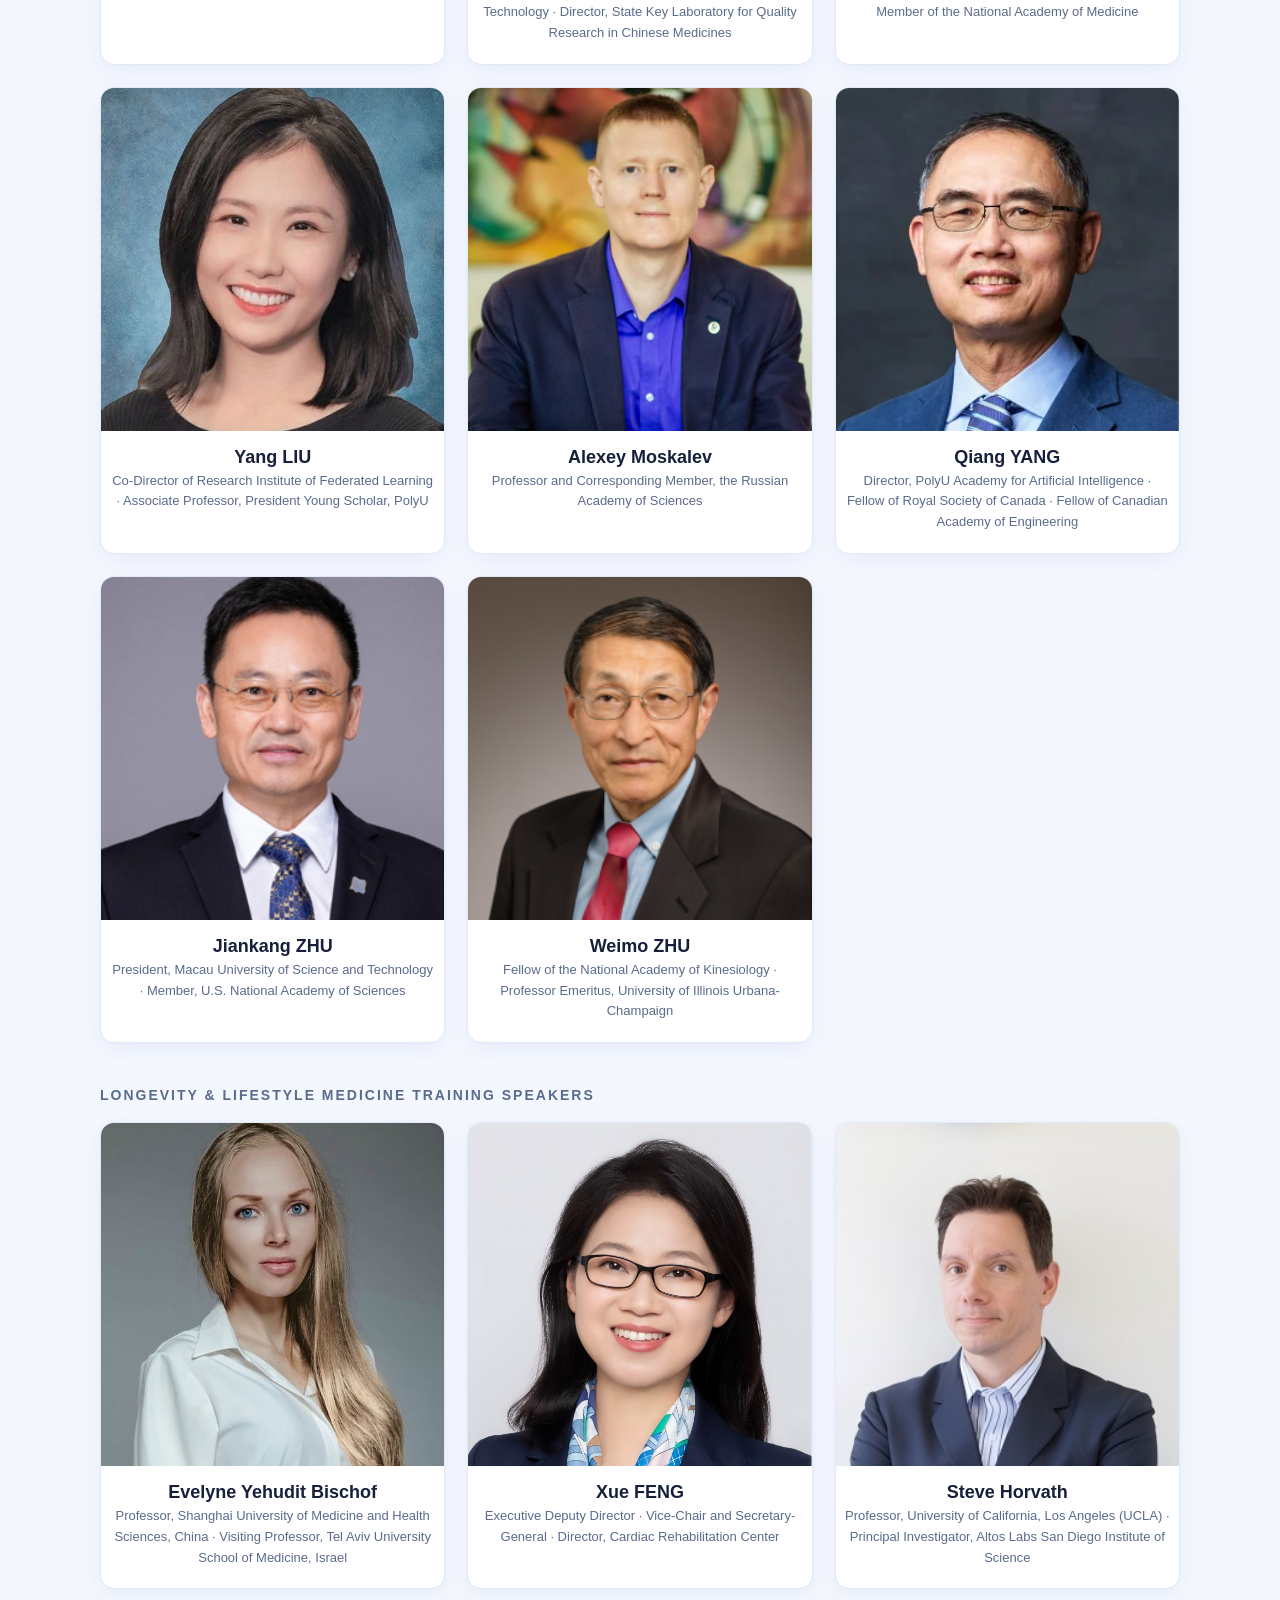
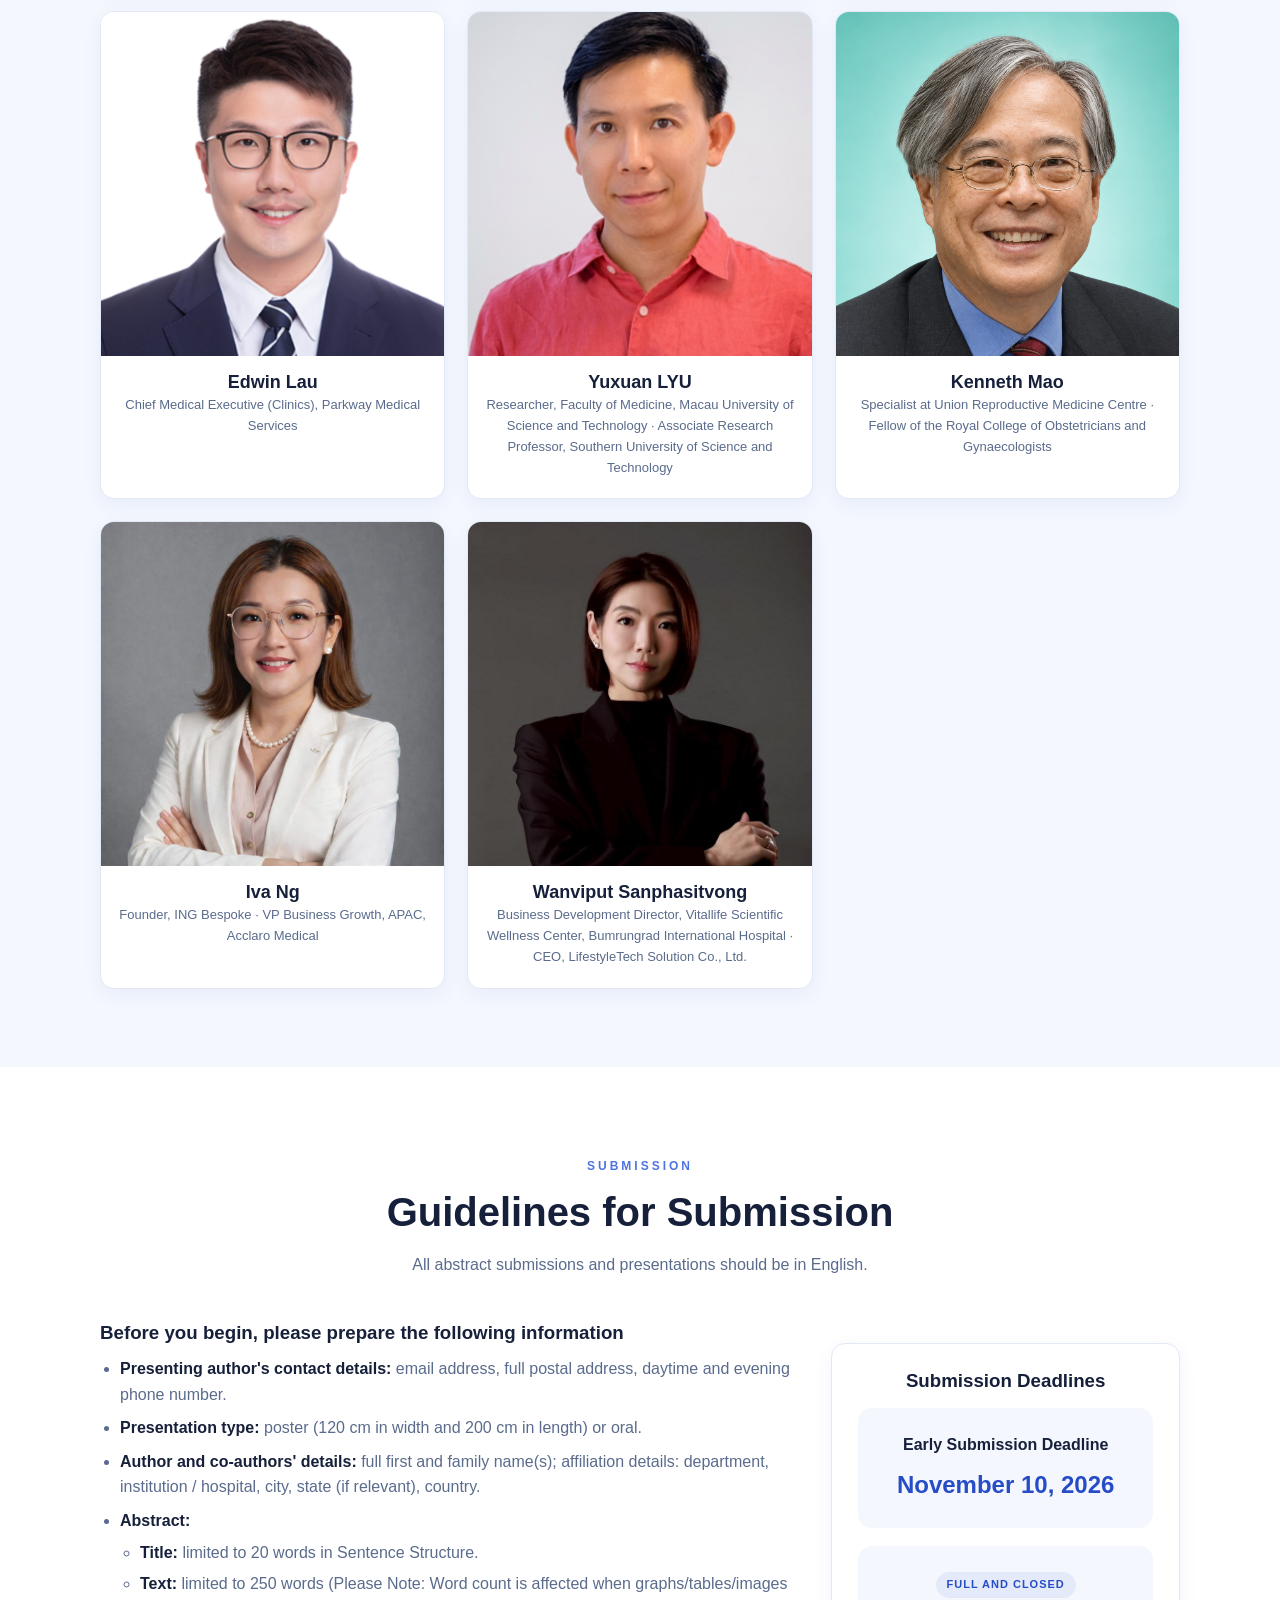
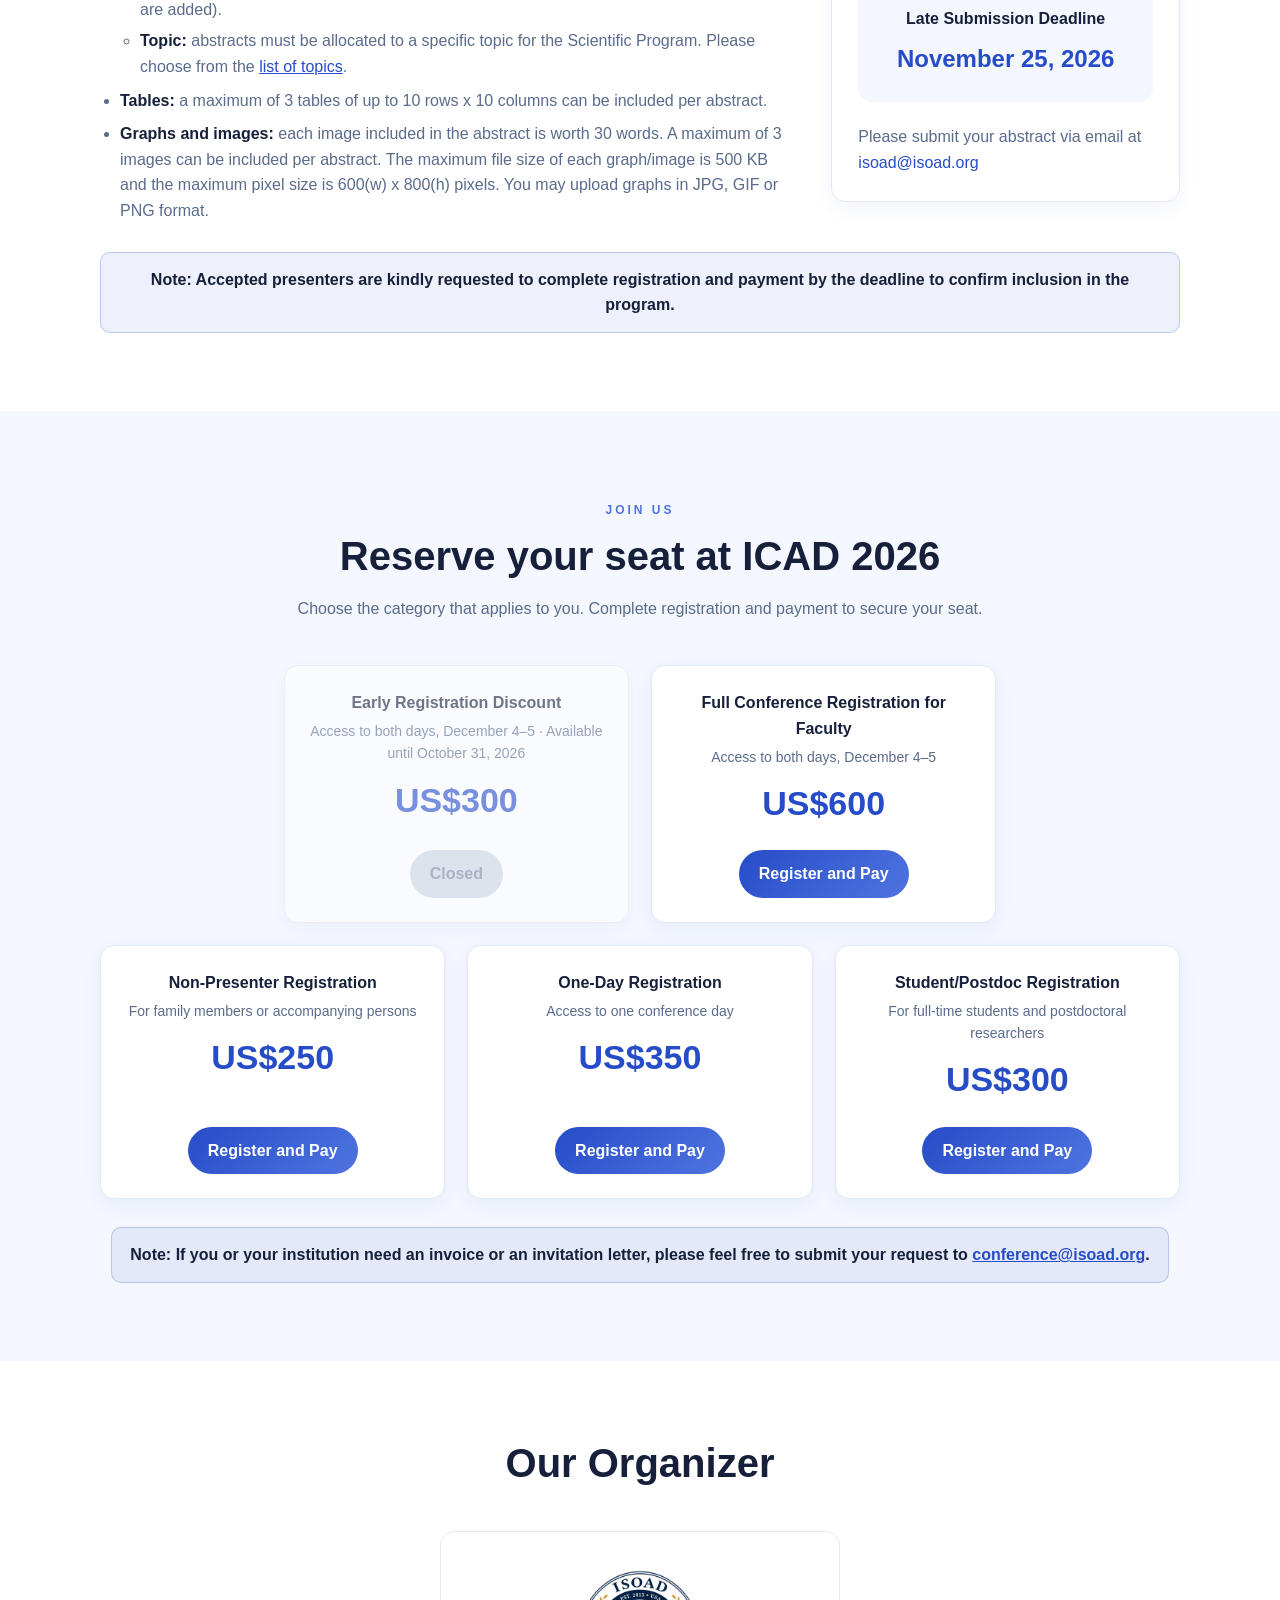
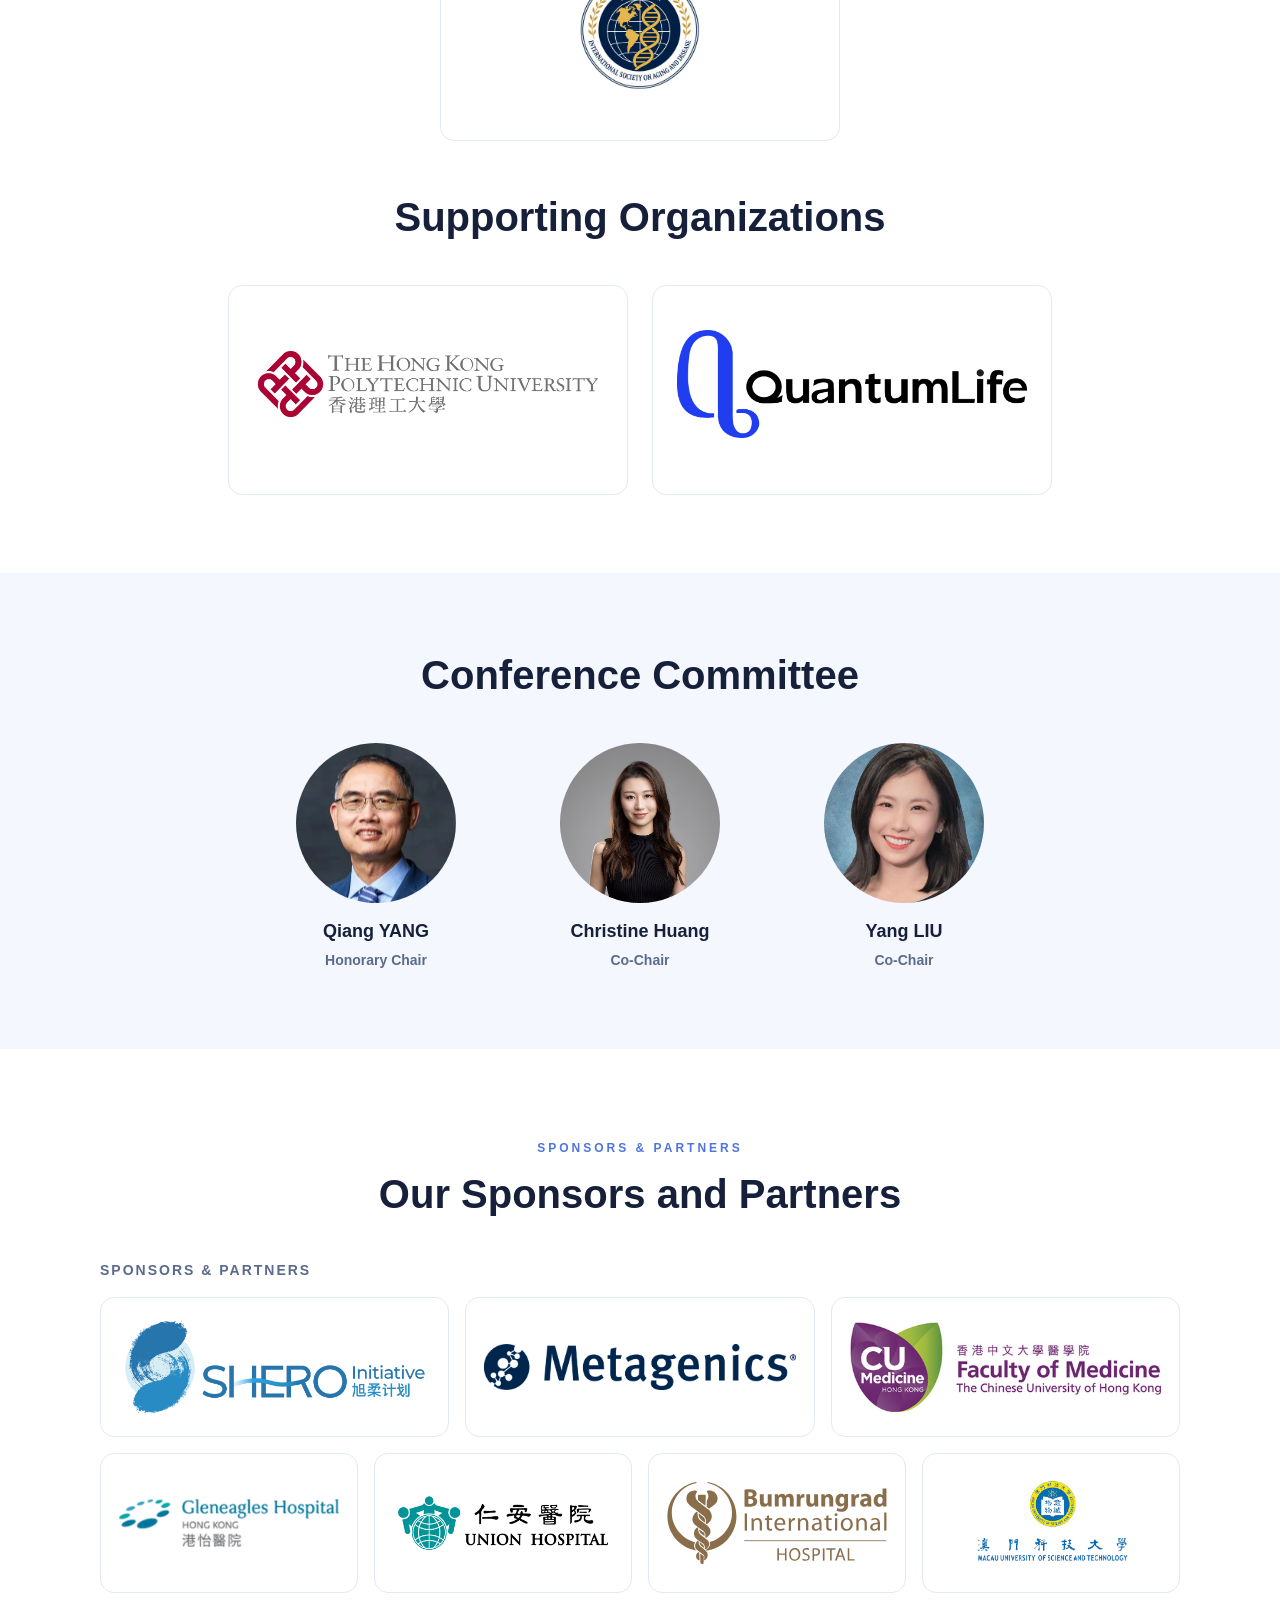
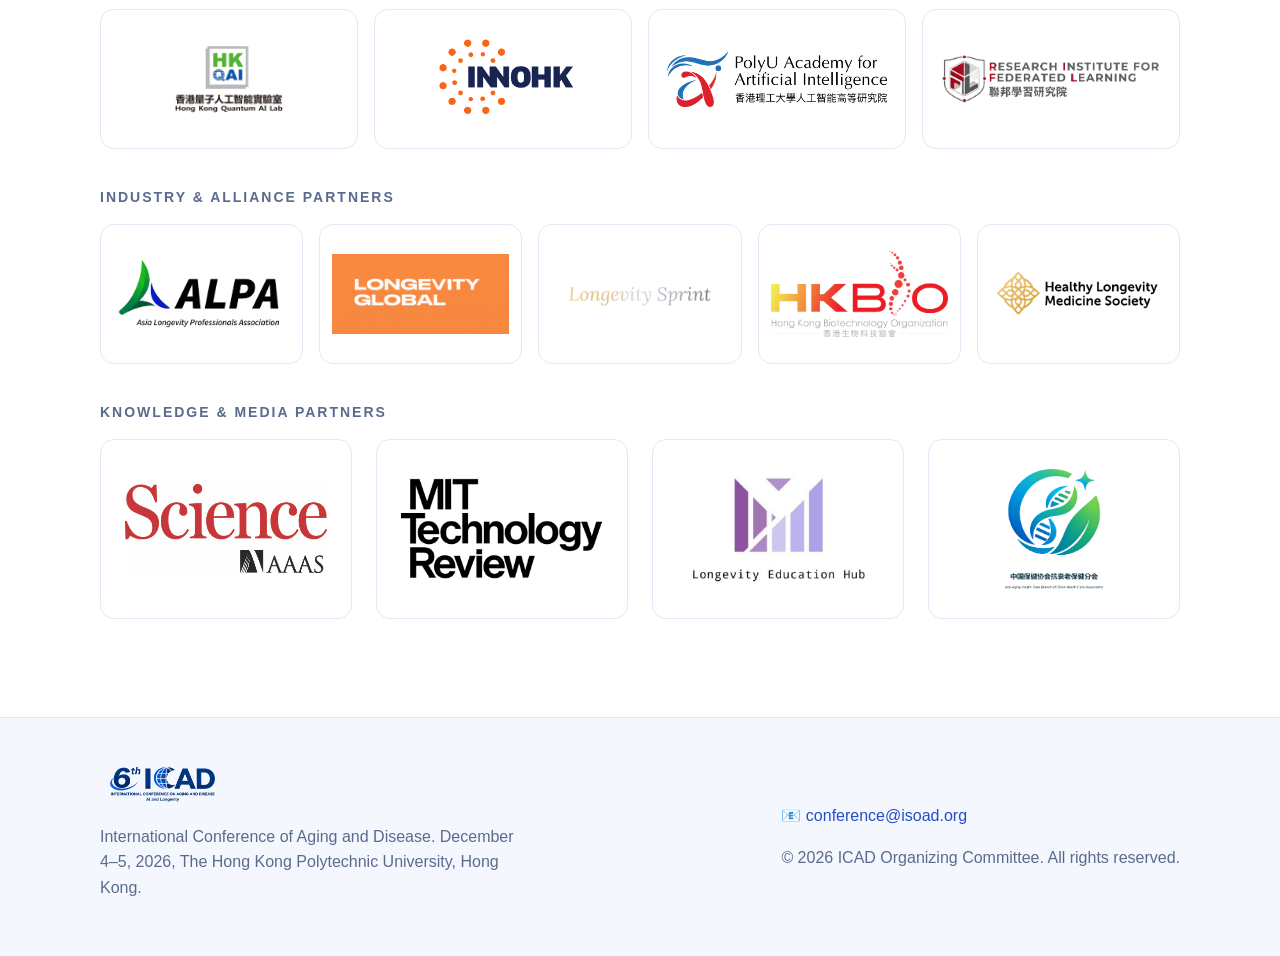
==== commit edfd4b88: "fix: committee信息更新" ====
--- a/index.html
+++ b/index.html
@@ -199,17 +199,17 @@
         <article class="committee-person">
           <img src="images/speakers/yang-qiang.png" alt="Qiang YANG" />
           <h3>Qiang YANG</h3>
-          <div class="committee-role">Chair</div>
+          <div class="committee-role">Honorary Chair</div>
         </article>
         <article class="committee-person">
           <img src="images/speakers/christine-huang.png" alt="Christine Huang" />
           <h3>Christine Huang</h3>
-          <div class="committee-role">Execution Chair</div>
+          <div class="committee-role">Co-Chair</div>
         </article>
         <article class="committee-person">
           <img src="images/speakers/liu-yang.png" alt="Yang LIU" />
           <h3>Yang LIU</h3>
-          <div class="committee-role">Execution Chair</div>
+          <div class="committee-role">Co-Chair</div>
         </article>
       </div>
     </div>
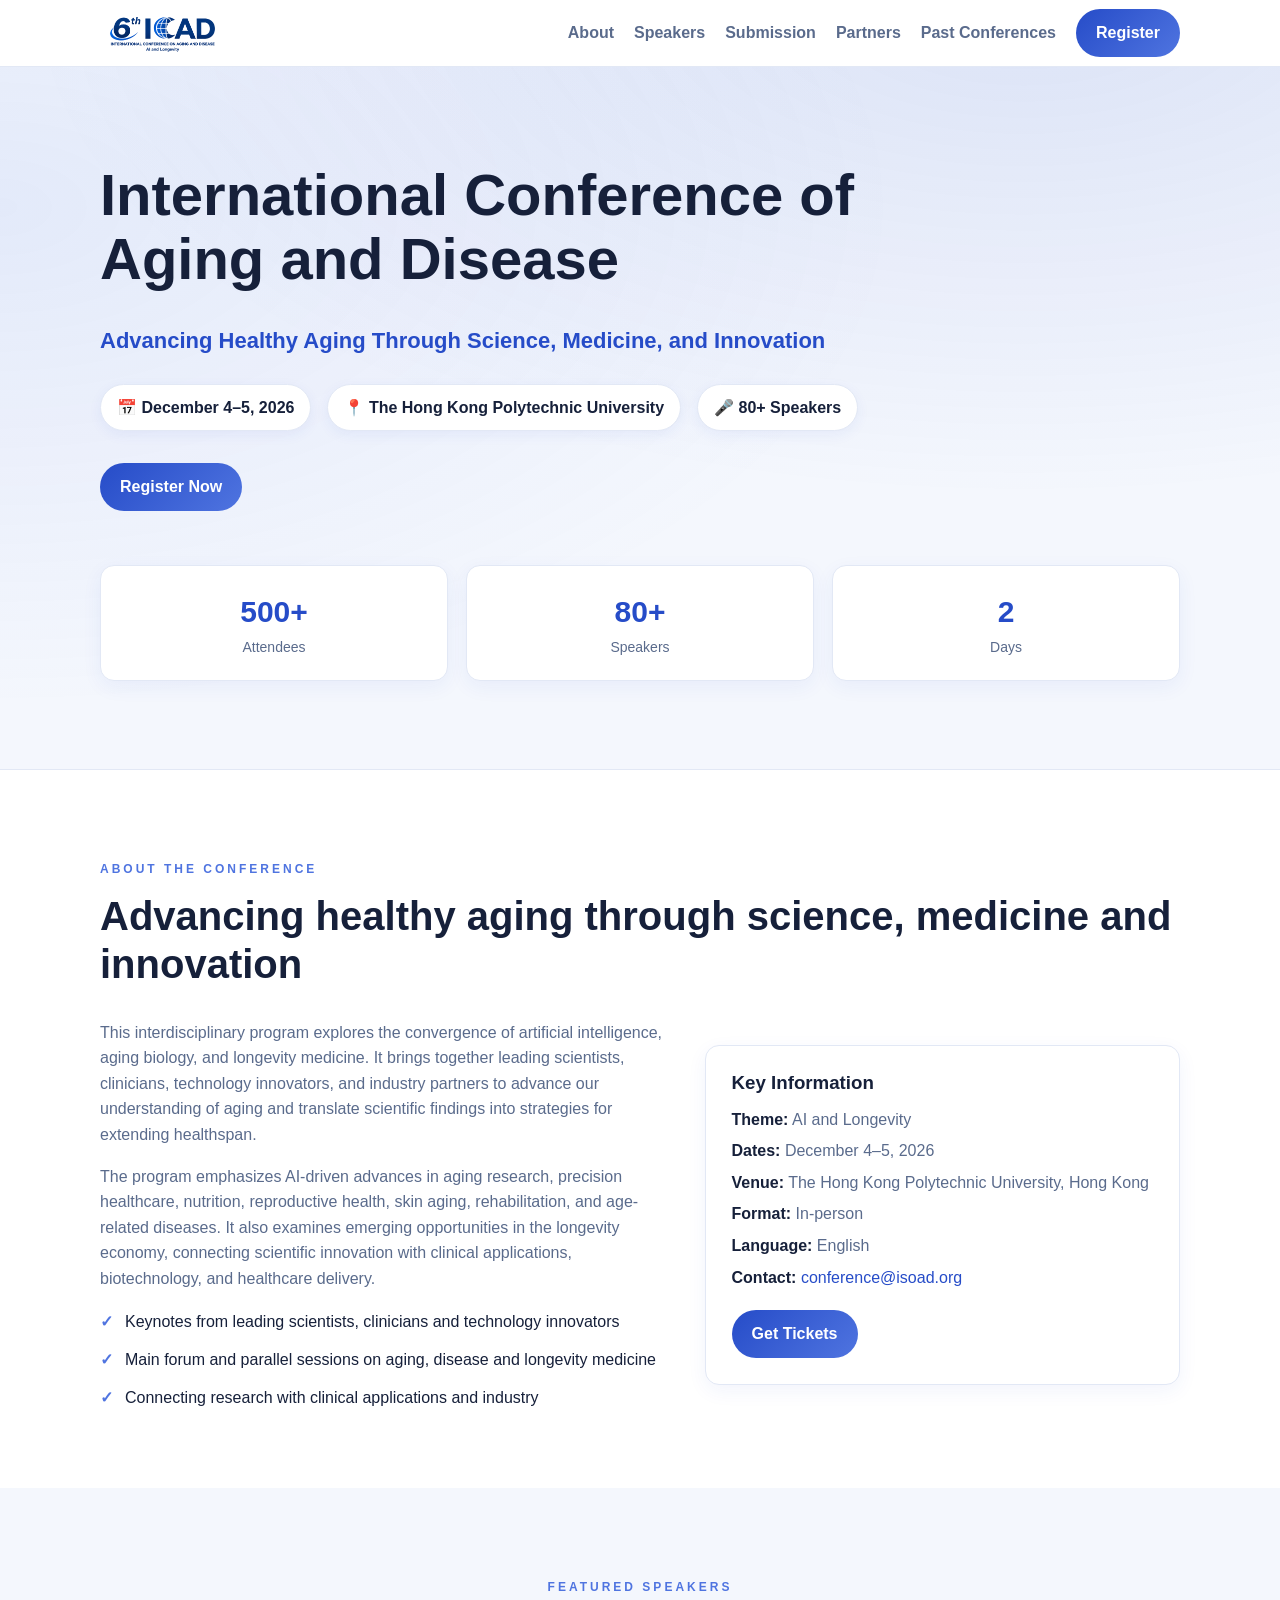
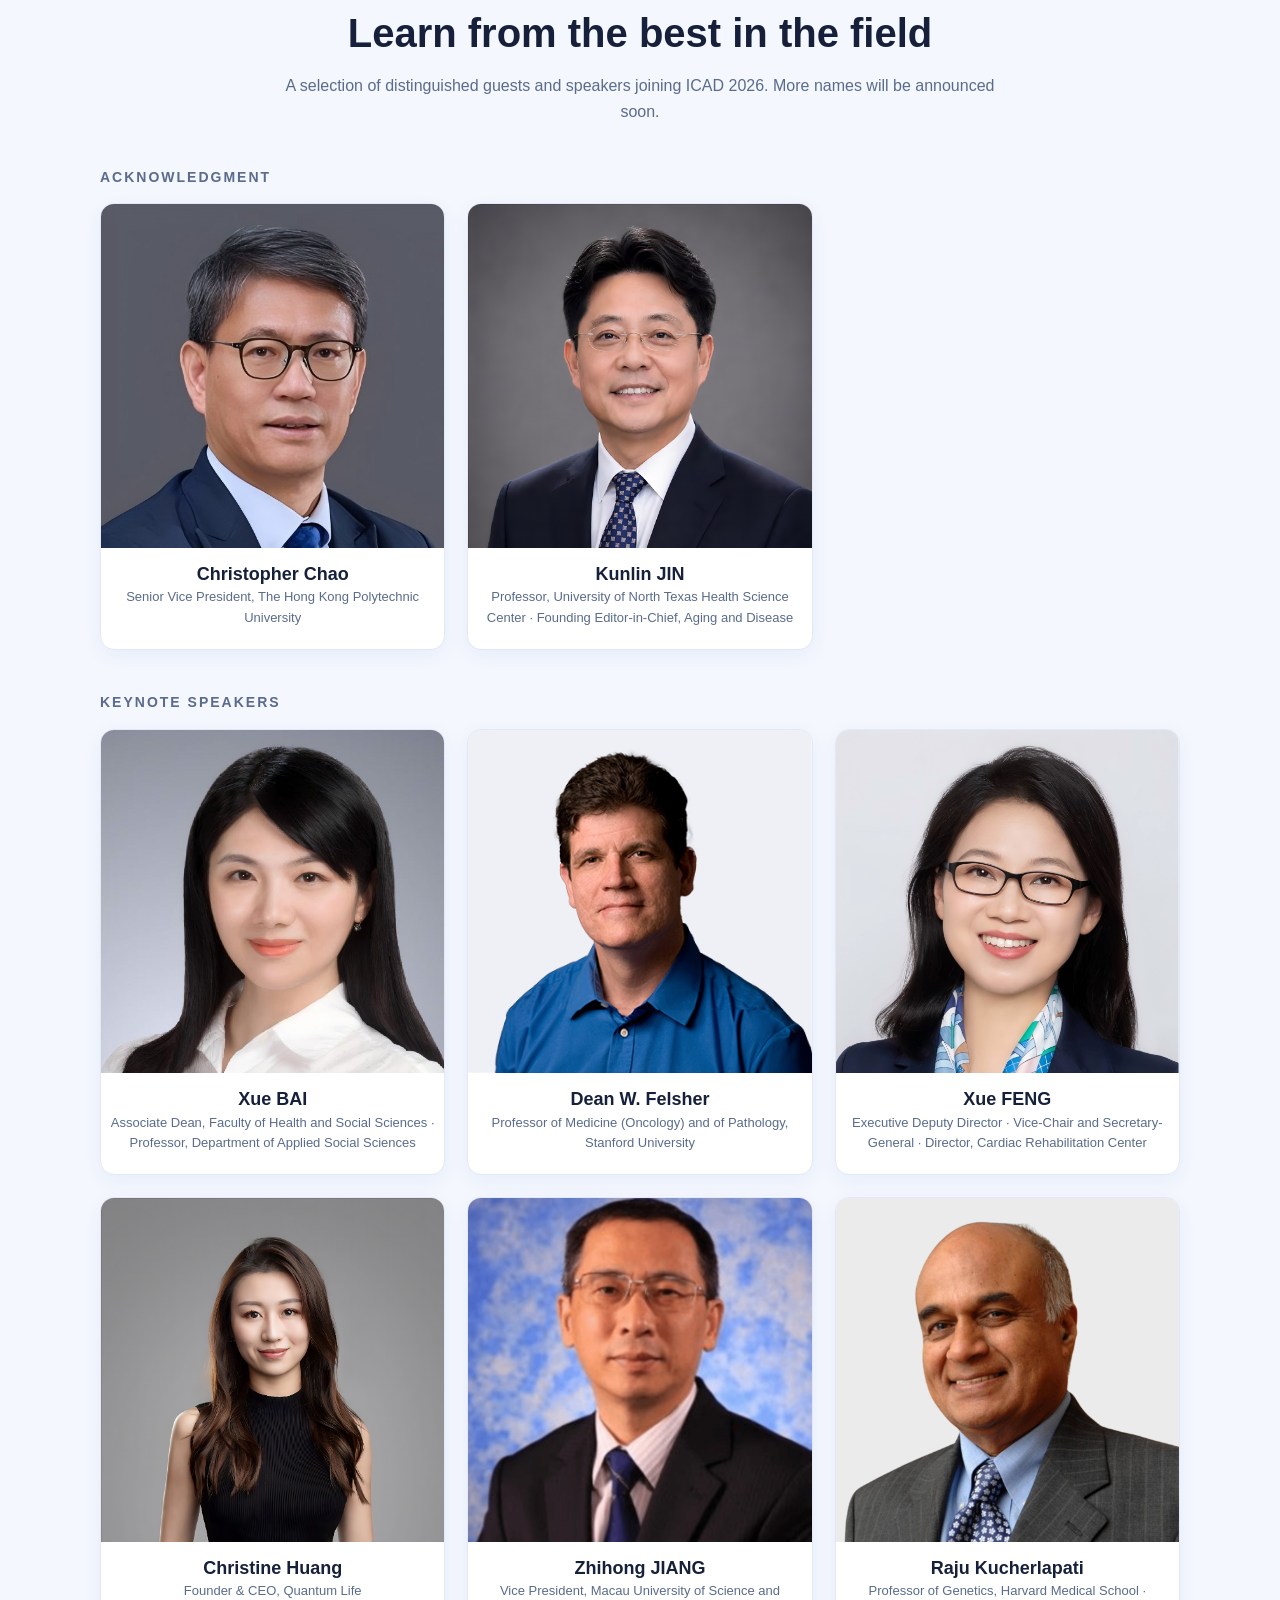
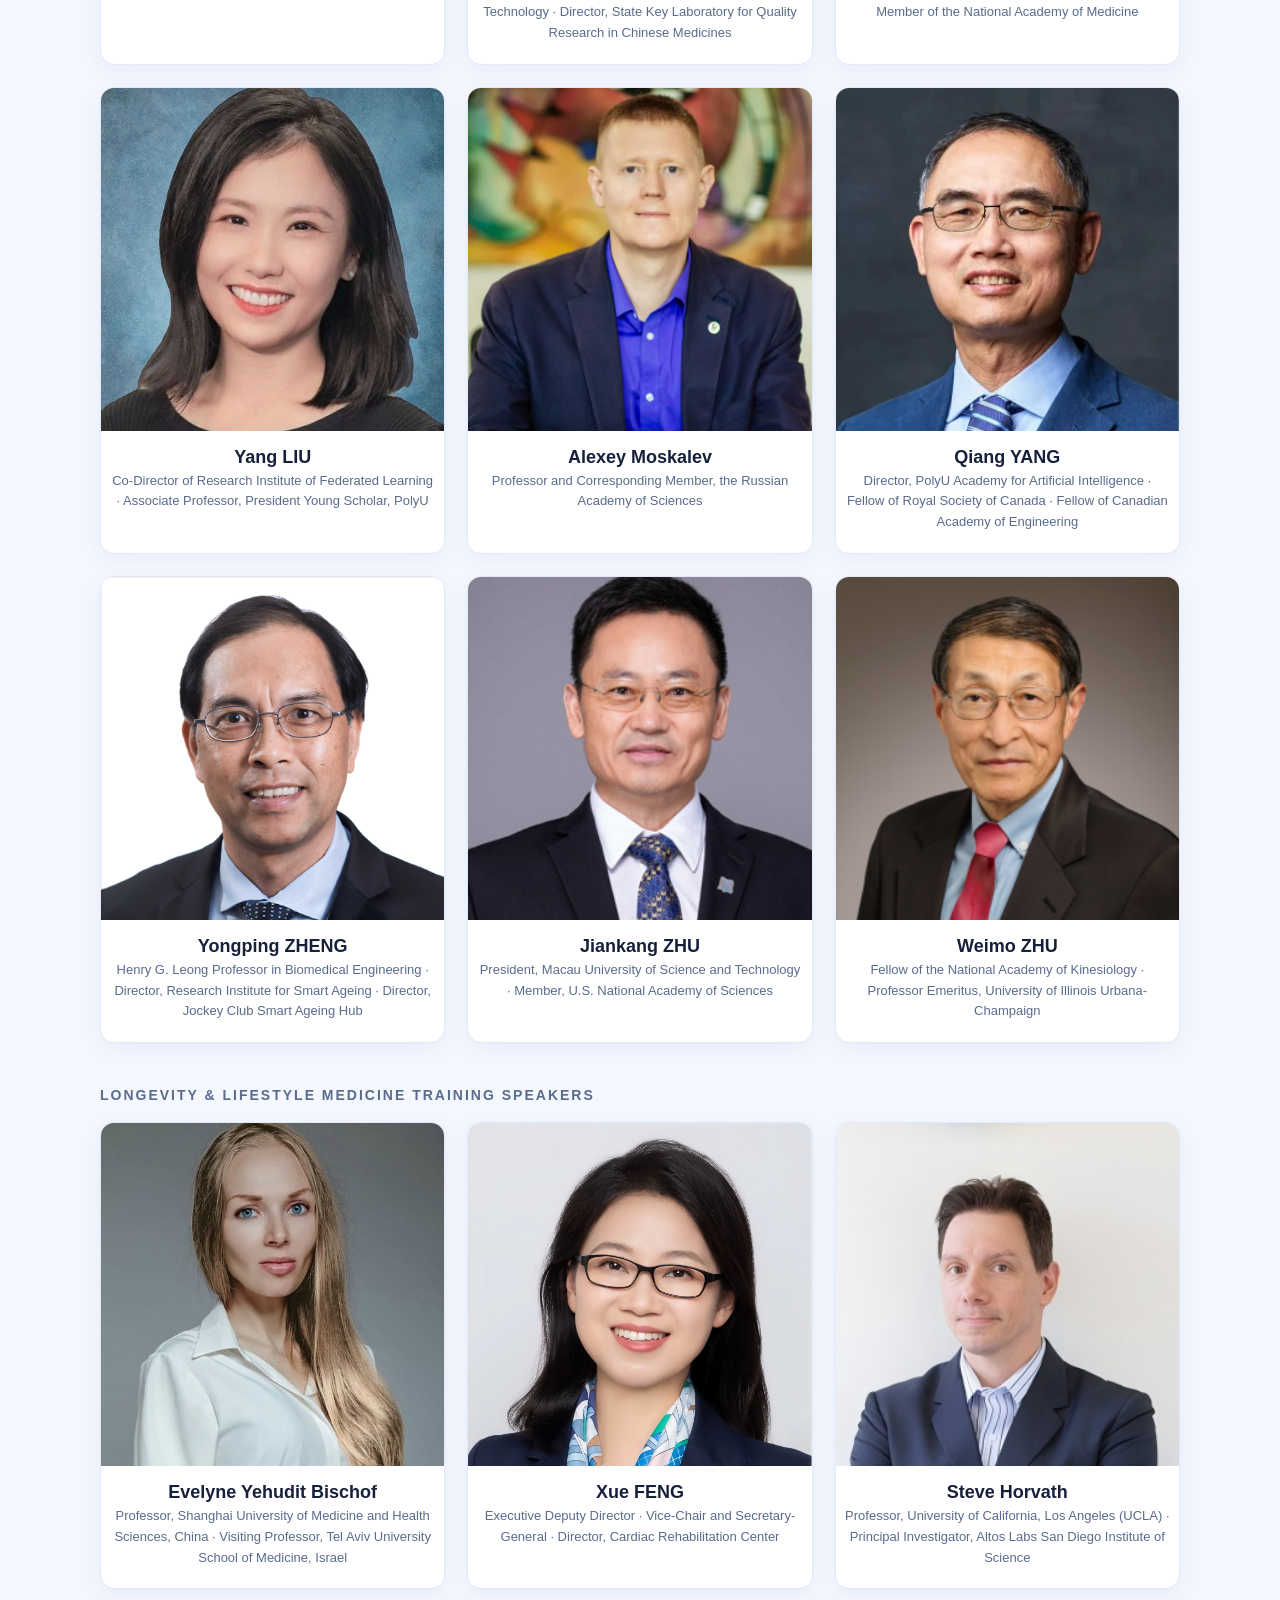
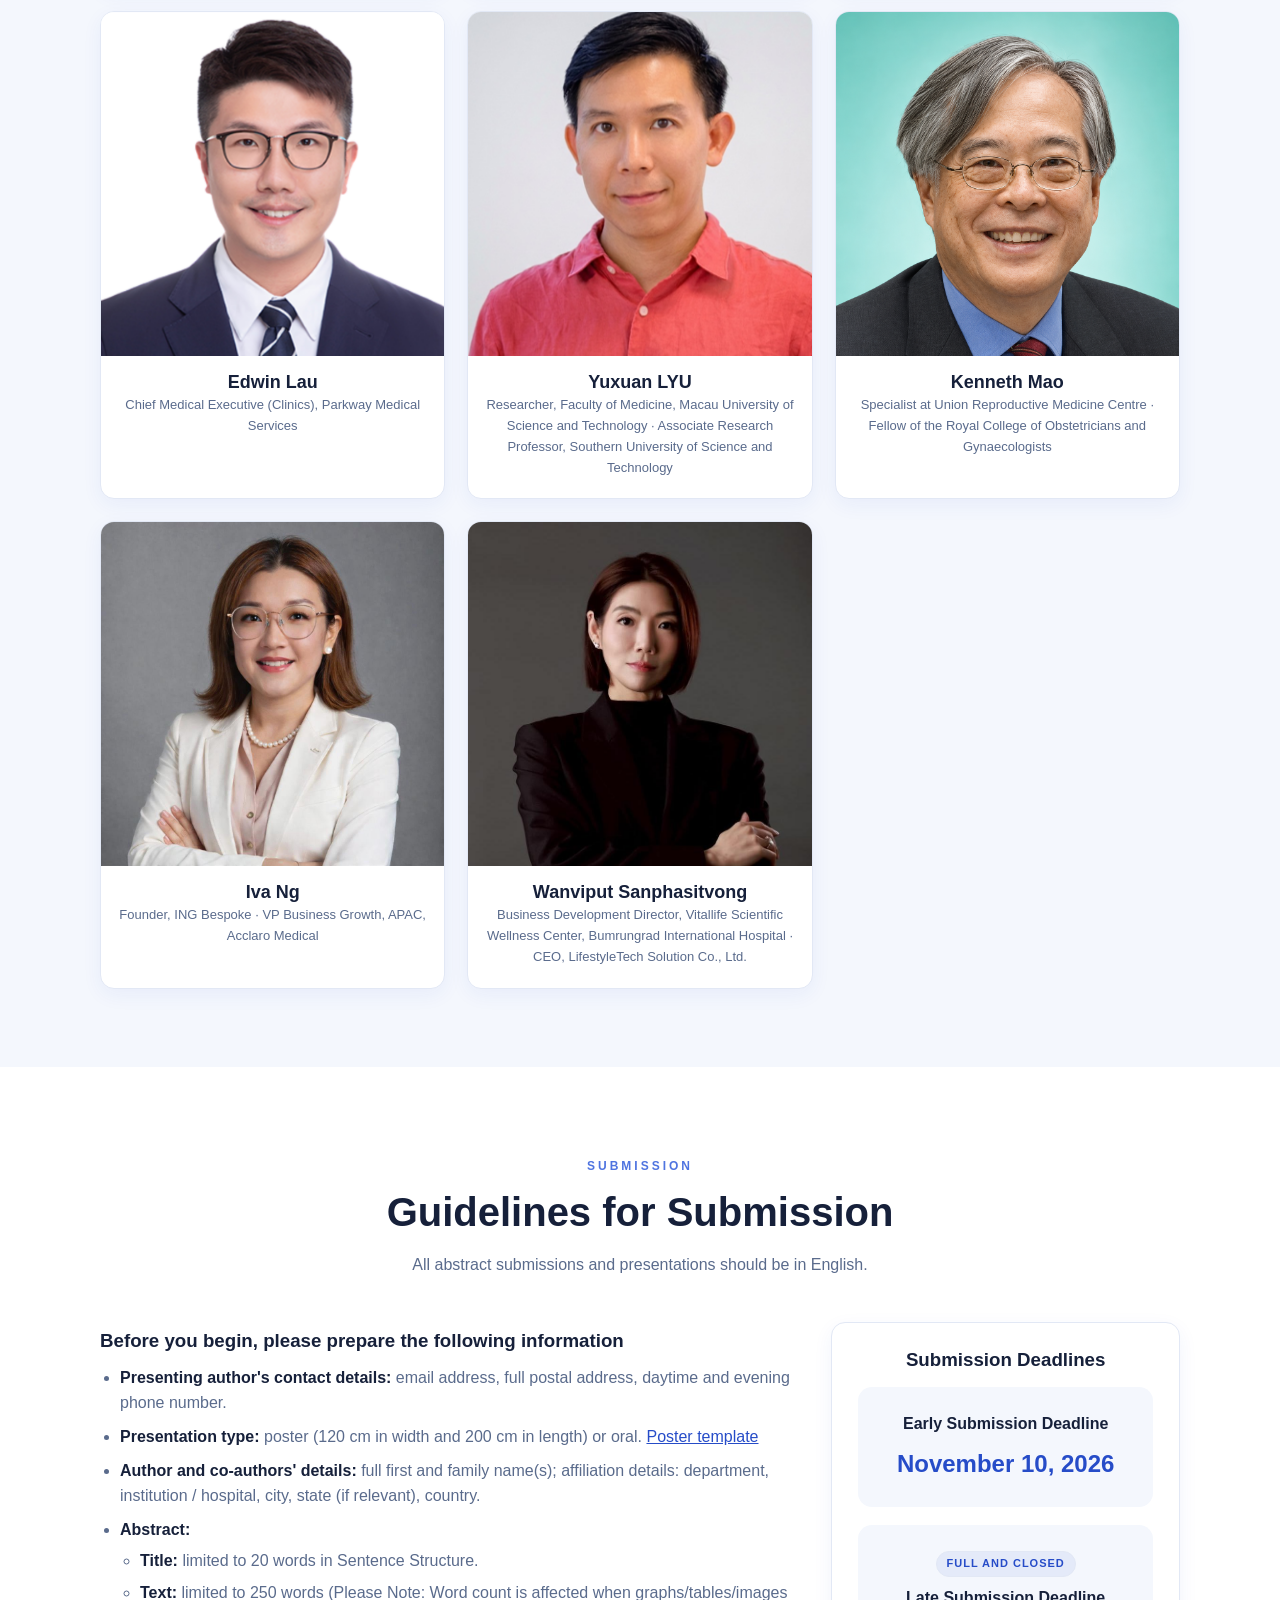
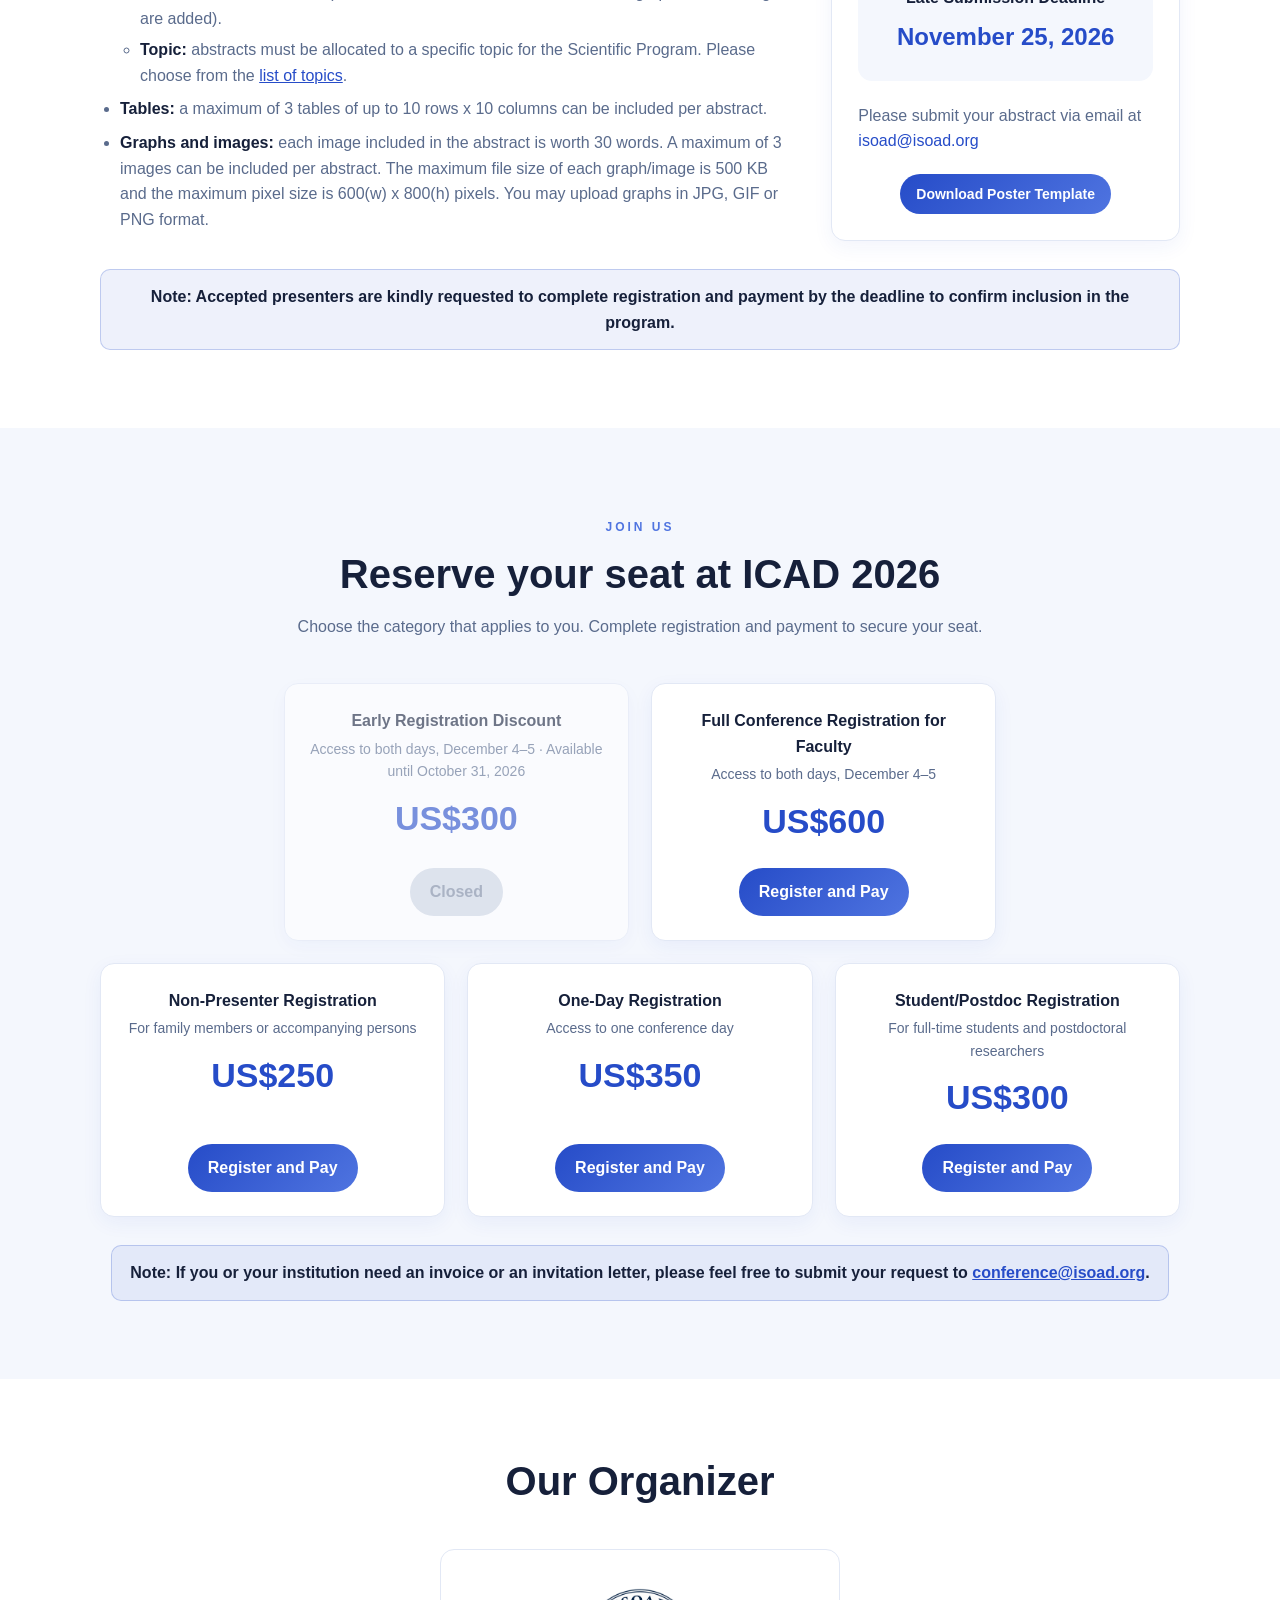
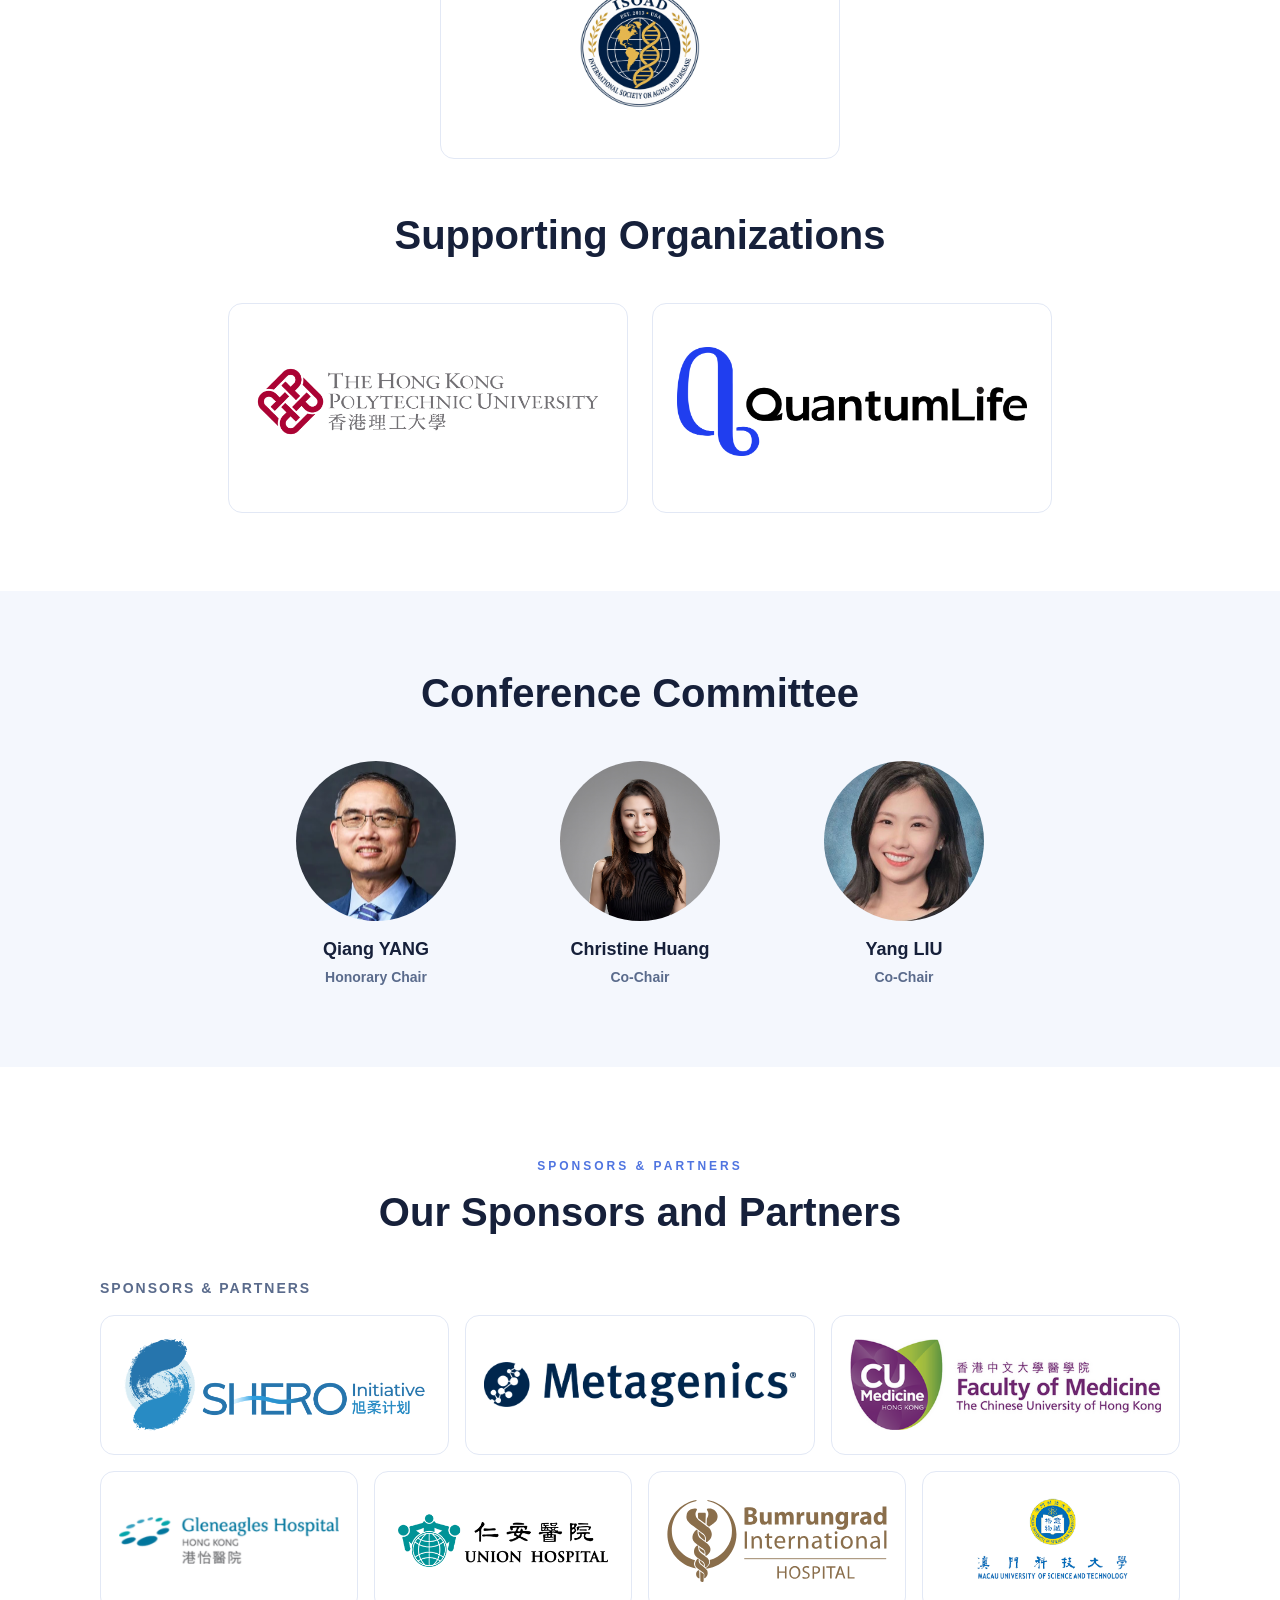
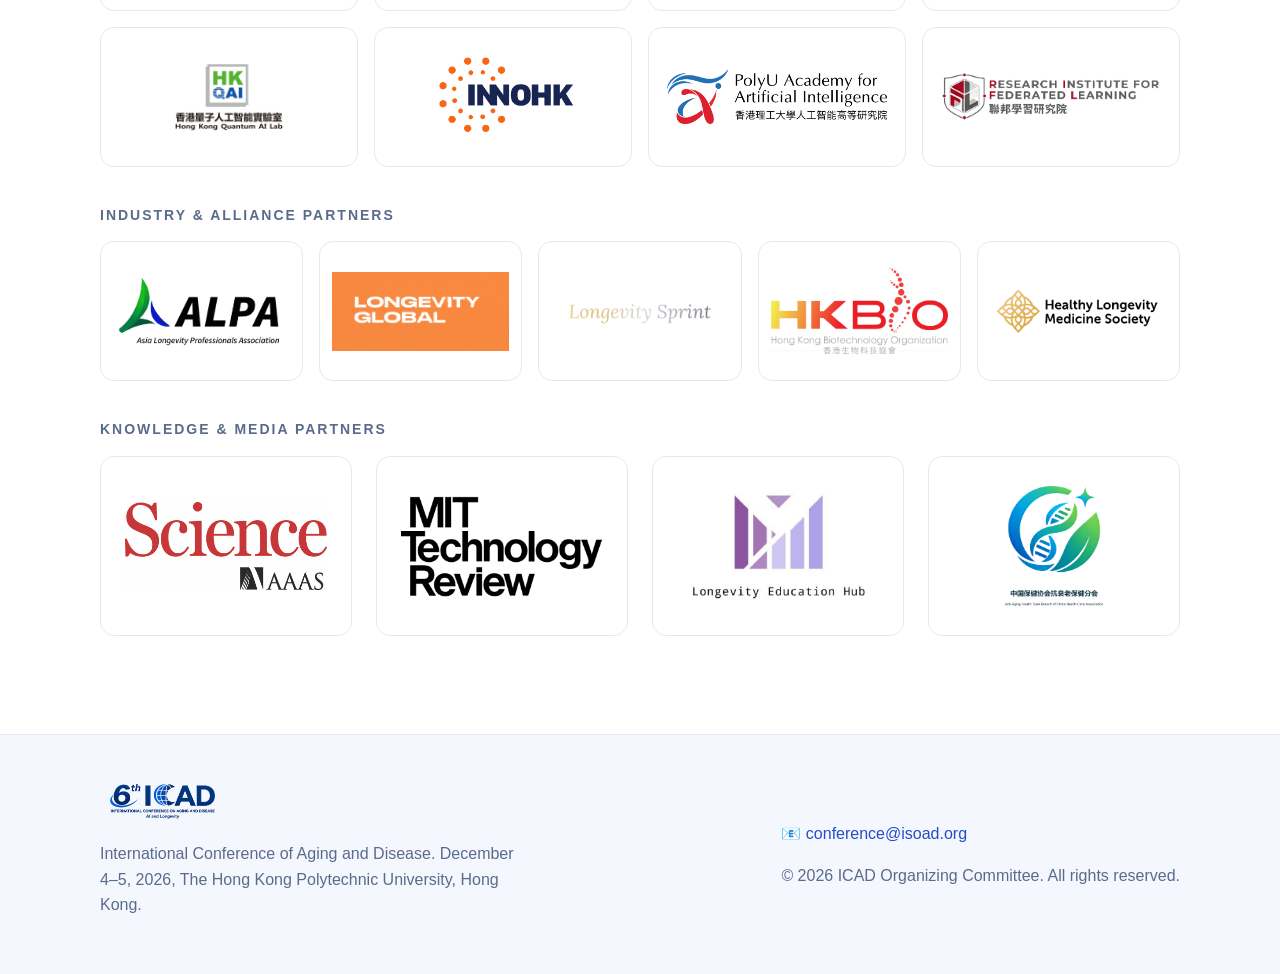
==== commit bd4a85fd: "feat: speaker & poster template" ====
--- a/index.html
+++ b/index.html
@@ -108,7 +108,7 @@
           <h3>Before you begin, please prepare the following information</h3>
           <ul class="muted" style="margin:10px 0 0;padding-left:20px;display:grid;gap:8px;">
             <li><strong style="color:var(--text)">Presenting author's contact details:</strong> email address, full postal address, daytime and evening phone number.</li>
-            <li><strong style="color:var(--text)">Presentation type:</strong> poster (120 cm in width and 200 cm in length) or oral.</li>
+            <li><strong style="color:var(--text)">Presentation type:</strong> poster (120 cm in width and 200 cm in length) or oral. <a class="link-btn" href="public/poster-template.ai" download>Poster template</a></li>
             <li><strong style="color:var(--text)">Author and co-authors' details:</strong> full first and family name(s); affiliation details: department, institution / hospital, city, state (if relevant), country.</li>
             <li><strong style="color:var(--text)">Abstract:</strong>
               <ul style="margin:6px 0 0;padding-left:20px;display:grid;gap:6px;list-style:circle;">
@@ -142,6 +142,7 @@
             <div class="fee" style="background:var(--bg-soft);border-radius:var(--radius);"><span class="tag">Full and closed</span><div class="fee-type">Late Submission Deadline</div><div class="fee-price" style="font-size:24px;">November 25, 2026</div></div>
           </div>
           <p class="muted" style="margin:0;text-align:left;">Please submit your abstract via email at <a href="mailto:isoad@isoad.org">isoad@isoad.org</a></p>
+          <a class="btn poster-template-btn" href="public/poster-template.ai" download>Download Poster Template</a>
         </div>
       </div>
       <p class="important-note muted"><strong>Note:</strong> Accepted presenters are kindly requested to complete registration and payment by the deadline to confirm inclusion in the program.</p>
--- a/css/style.css
+++ b/css/style.css
@@ -165,6 +165,7 @@
   border-radius: 10px;
 }
 .important-note a { font-weight: 700; text-decoration: underline; }
+.poster-template-btn { margin-top: 20px; padding: 9px 16px; font-size: 14px; }
 .btn:disabled, .btn:disabled:hover { background: #cfd6e4; color: #7a879f !important; cursor: not-allowed; transform: none; box-shadow: none; font: inherit; font-weight: 700; }
 
 /* About */
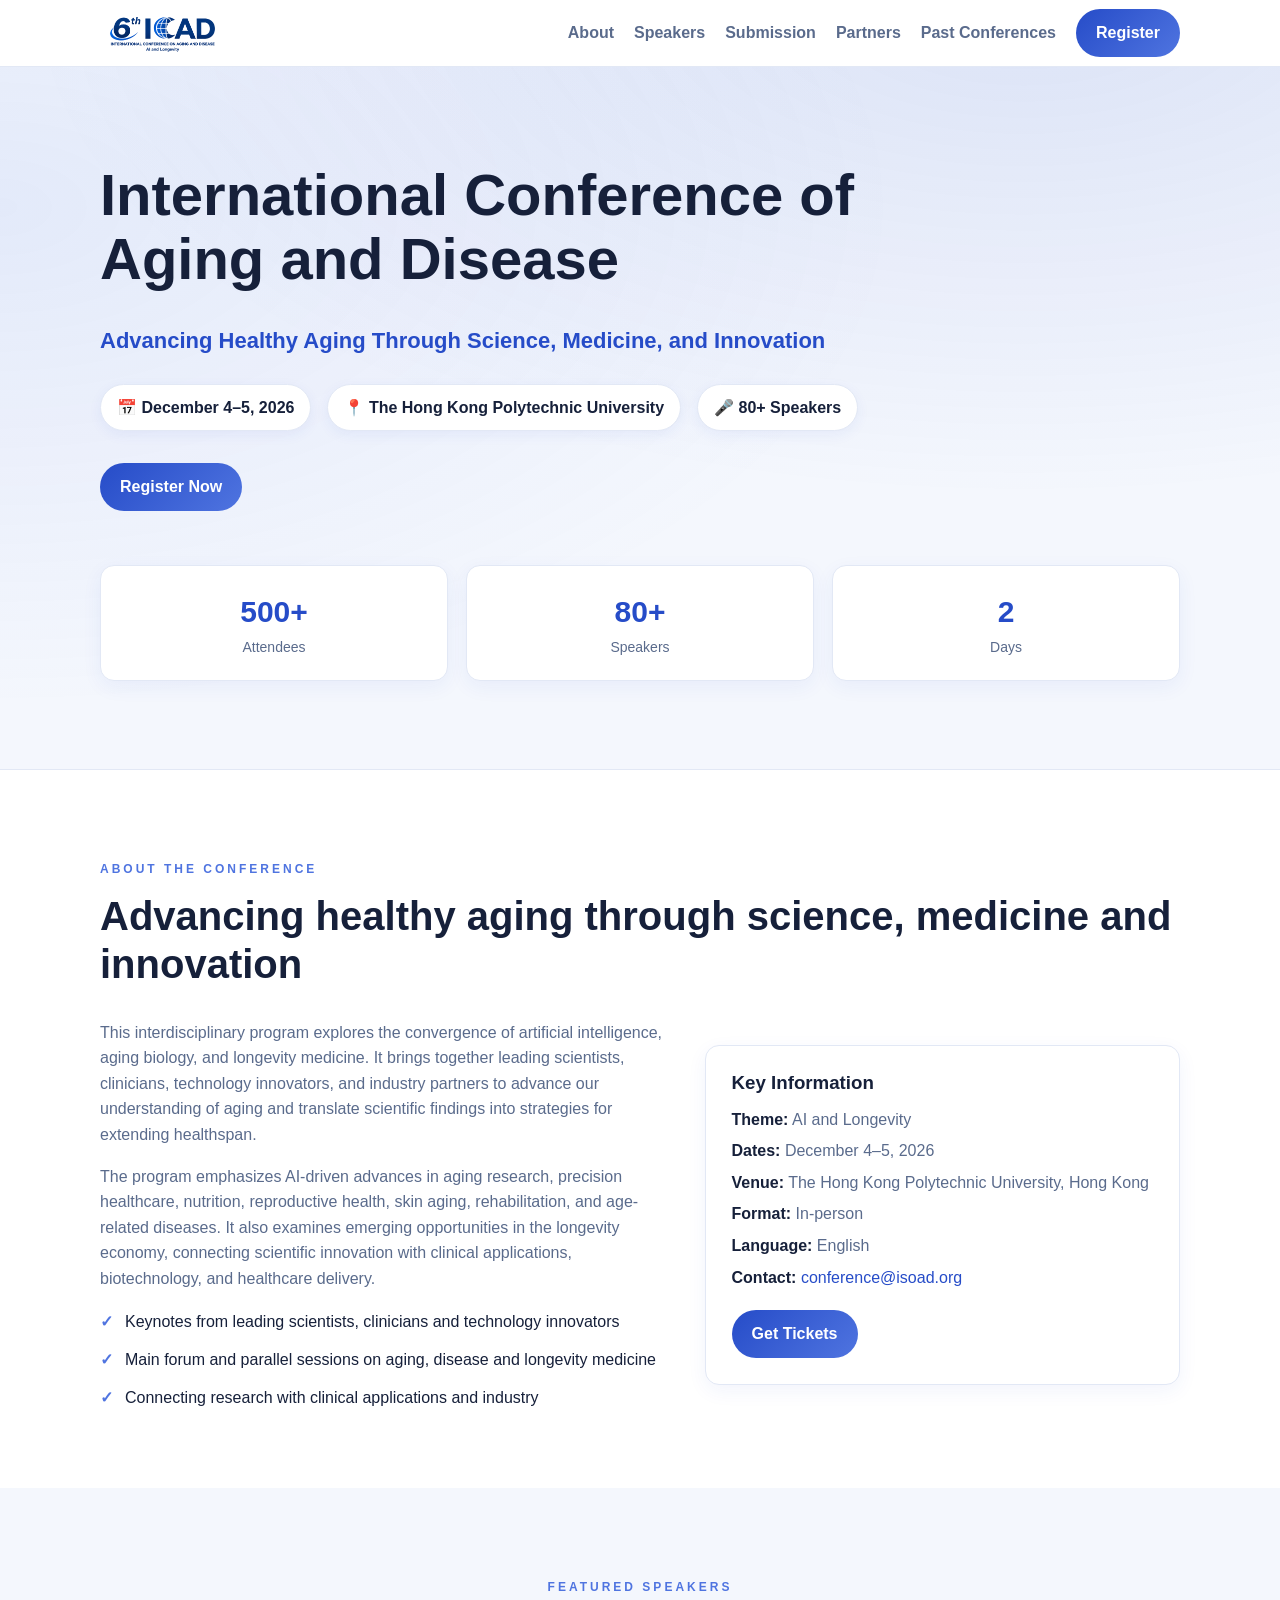
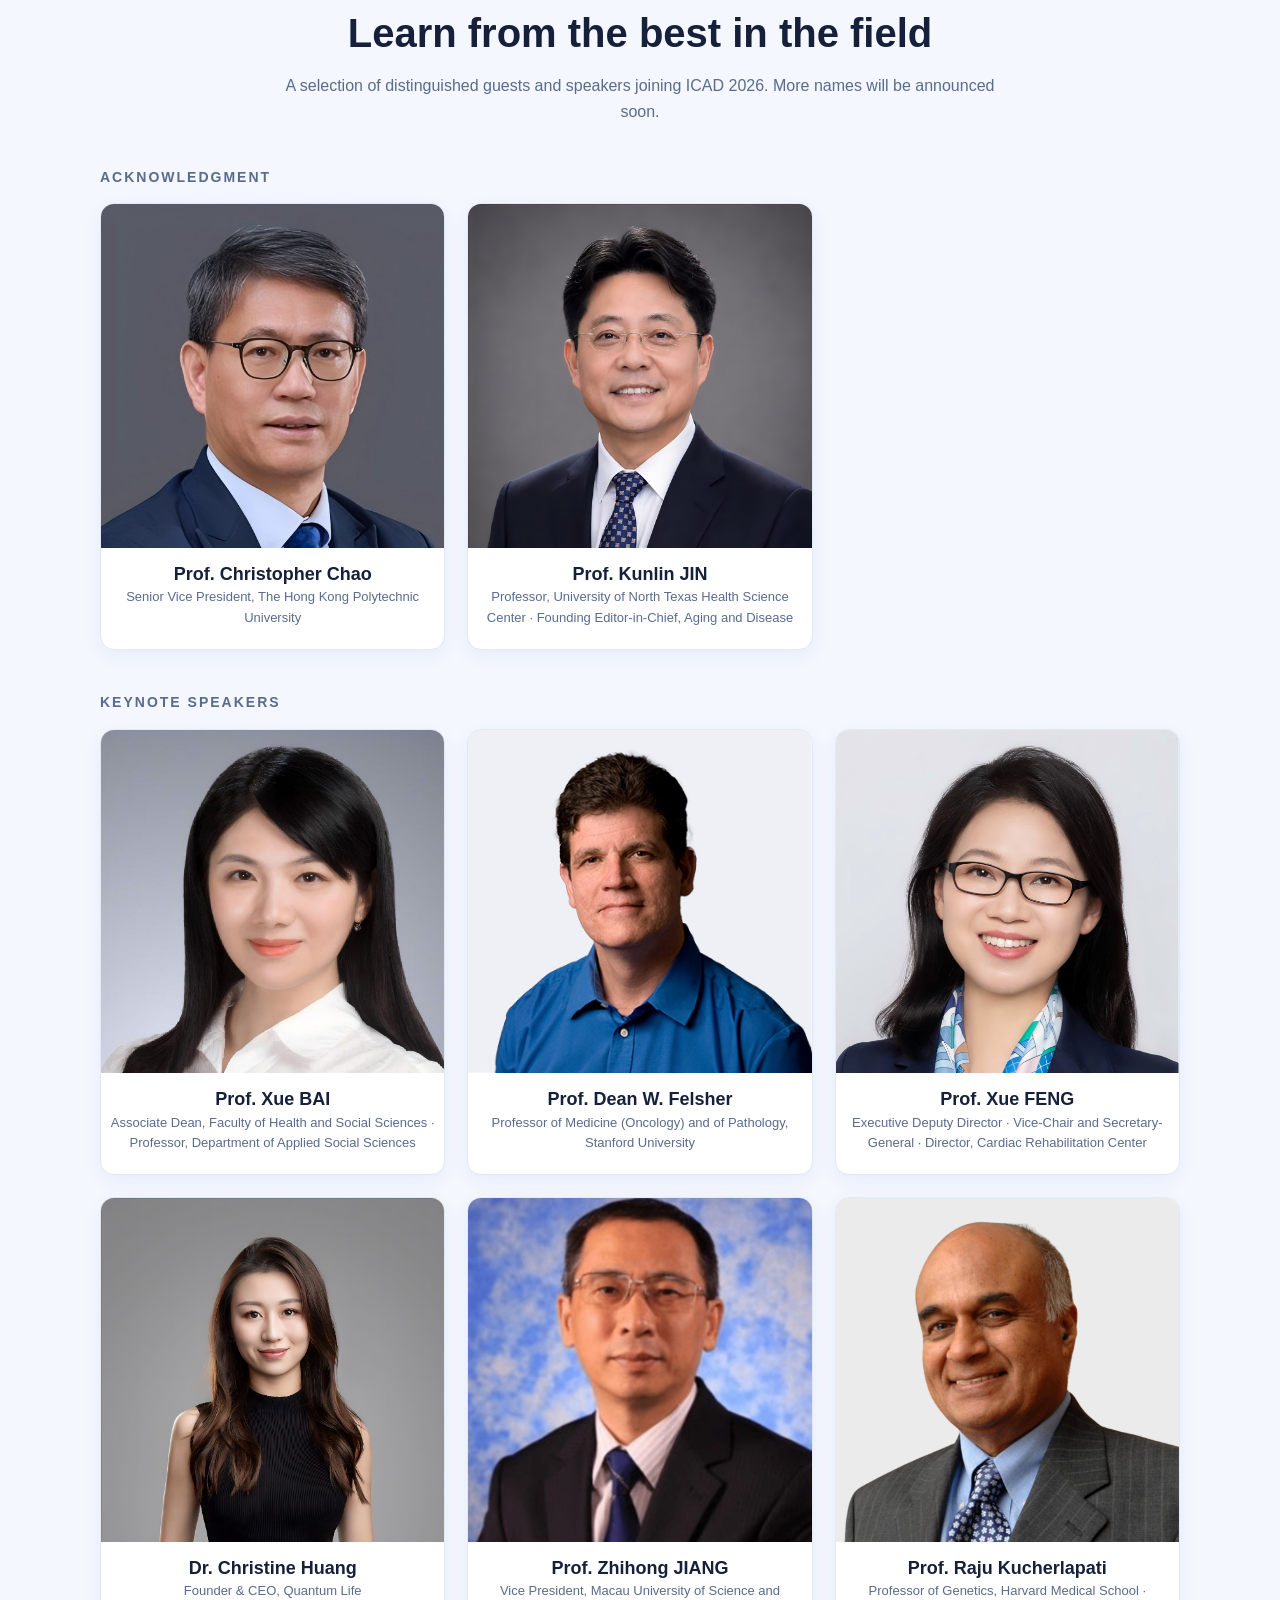
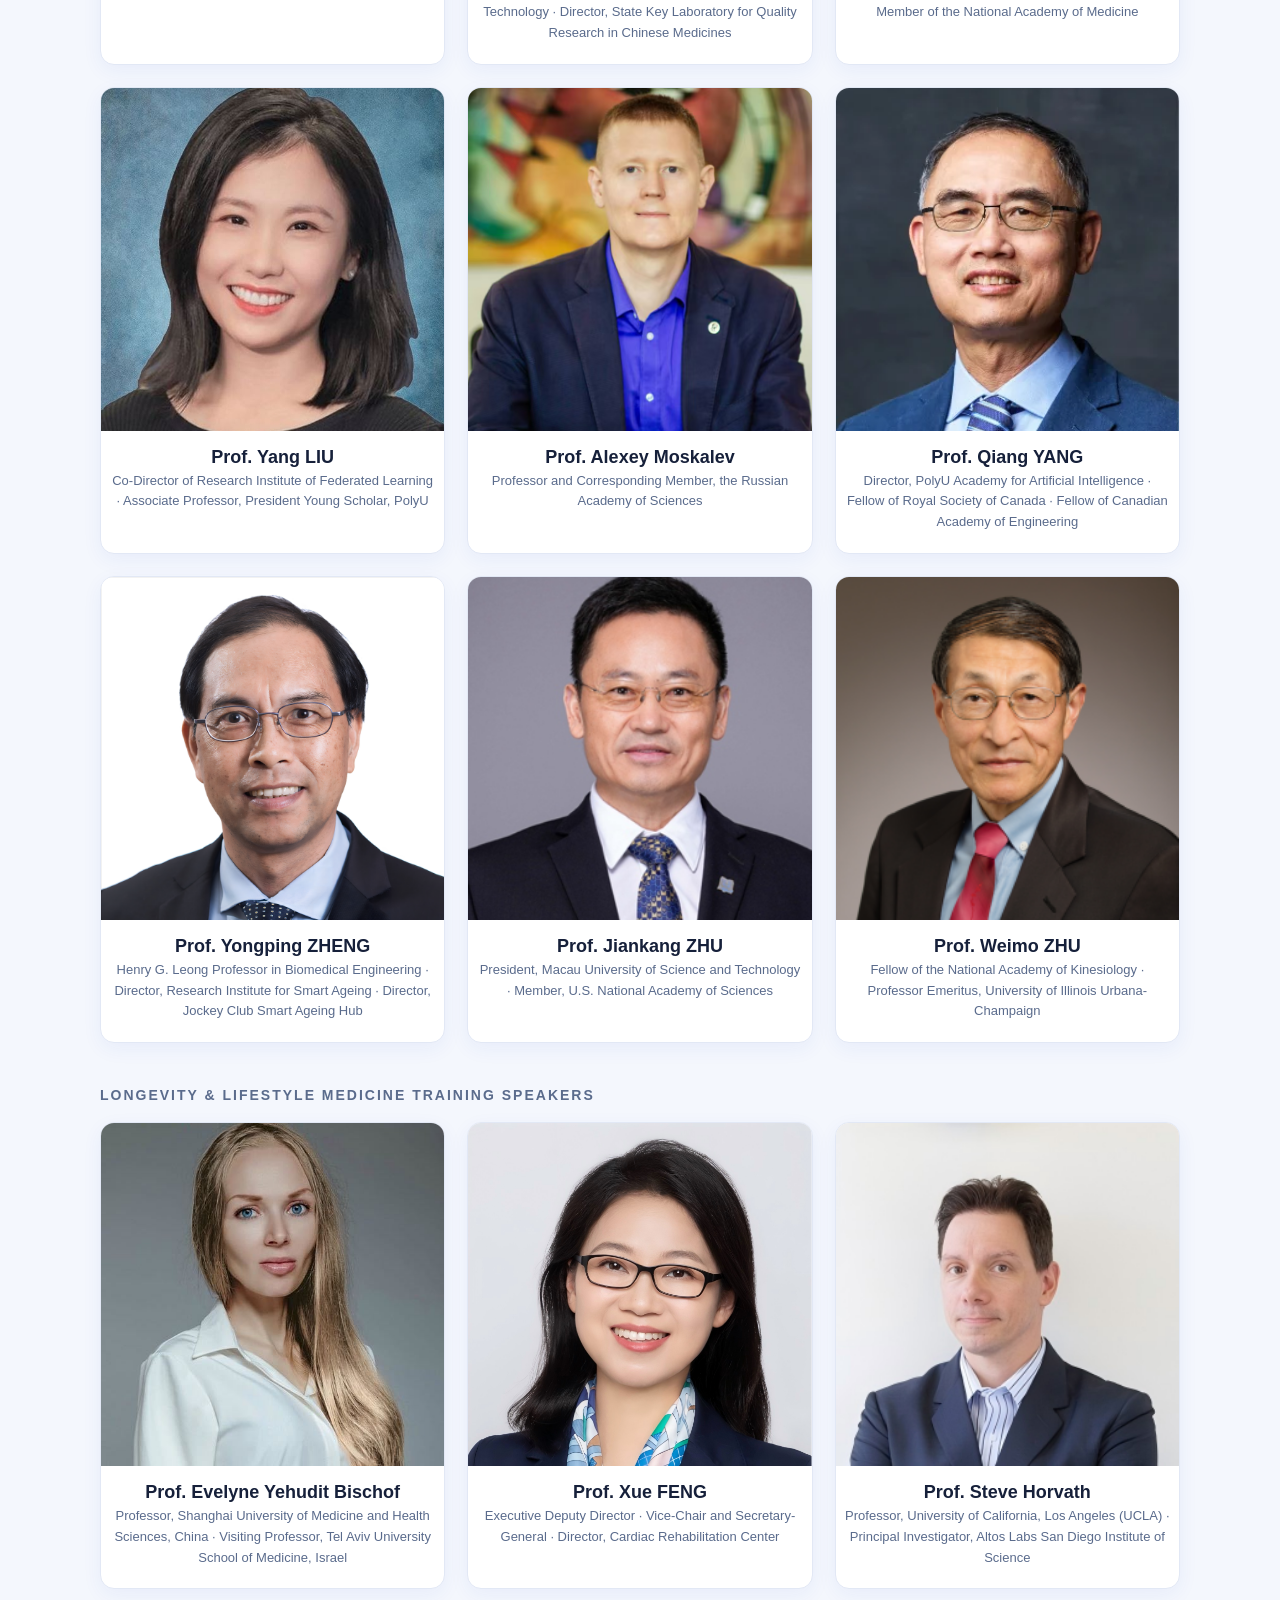
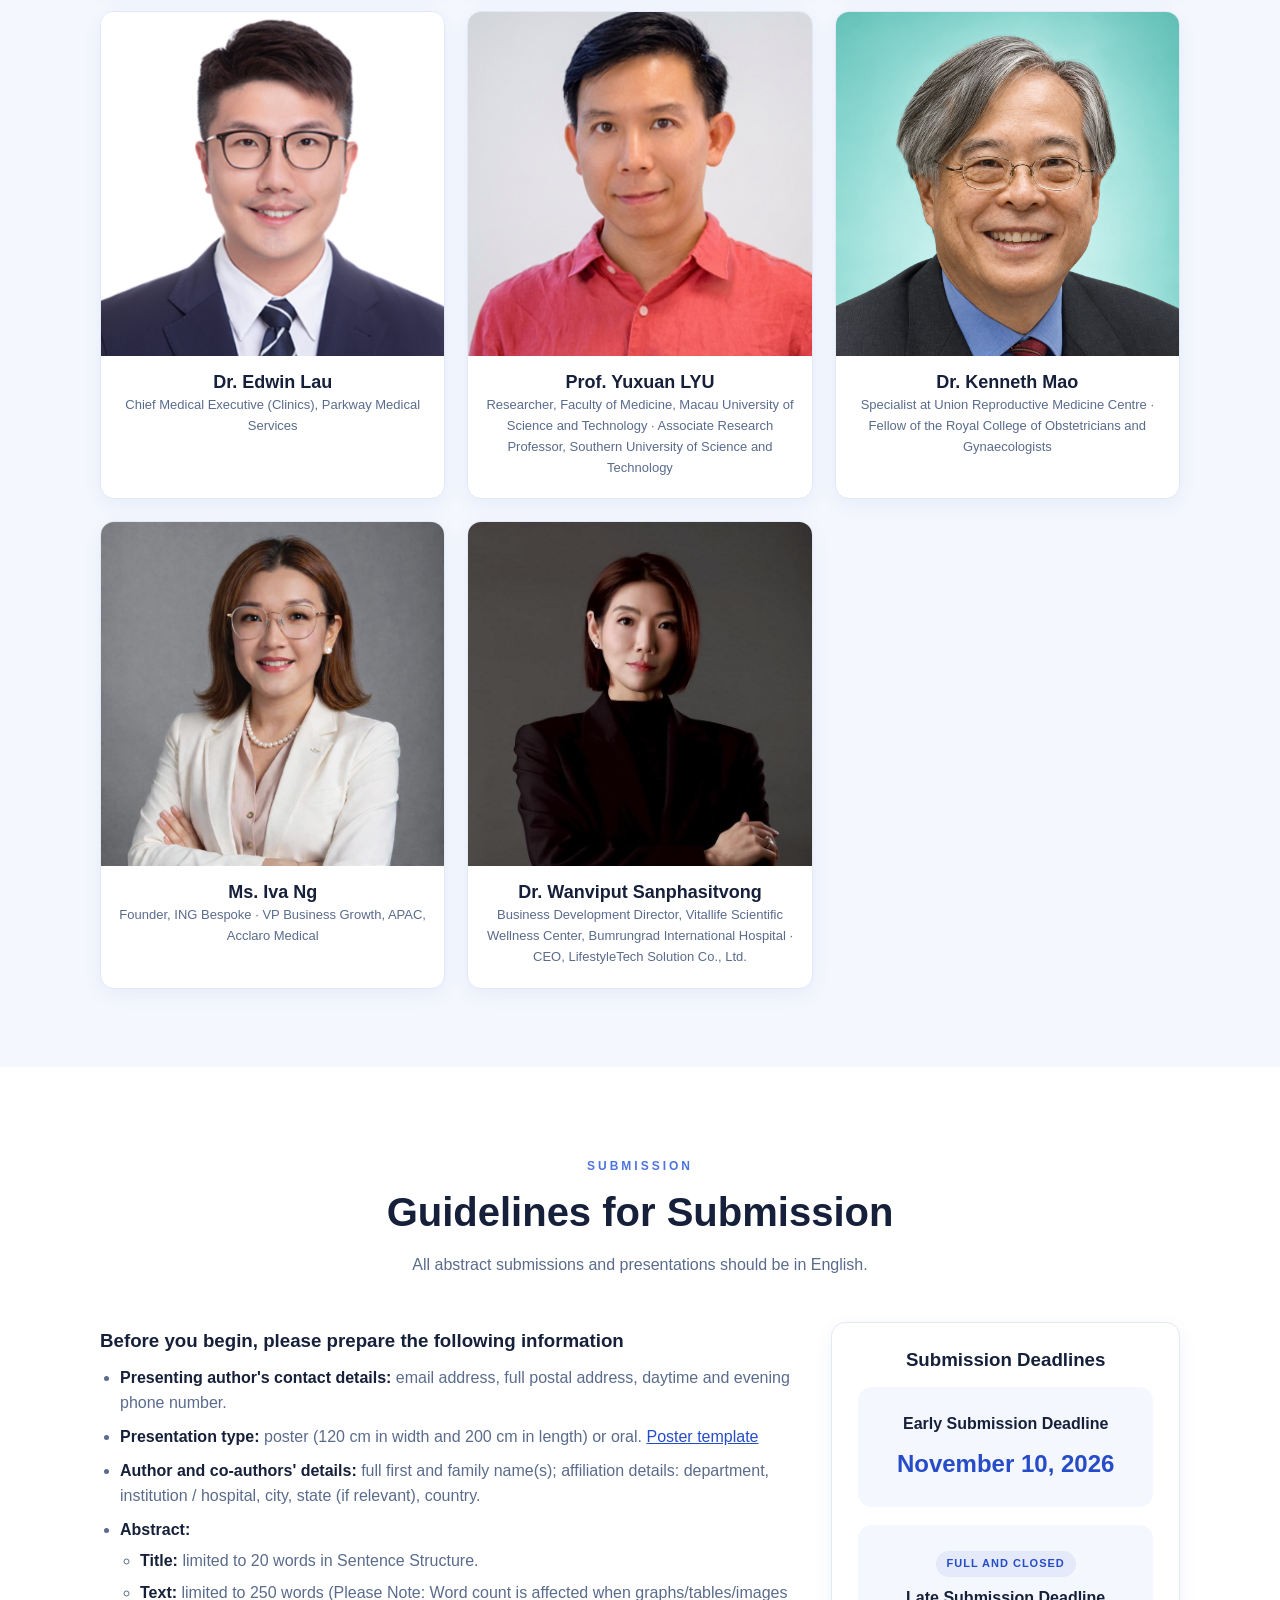
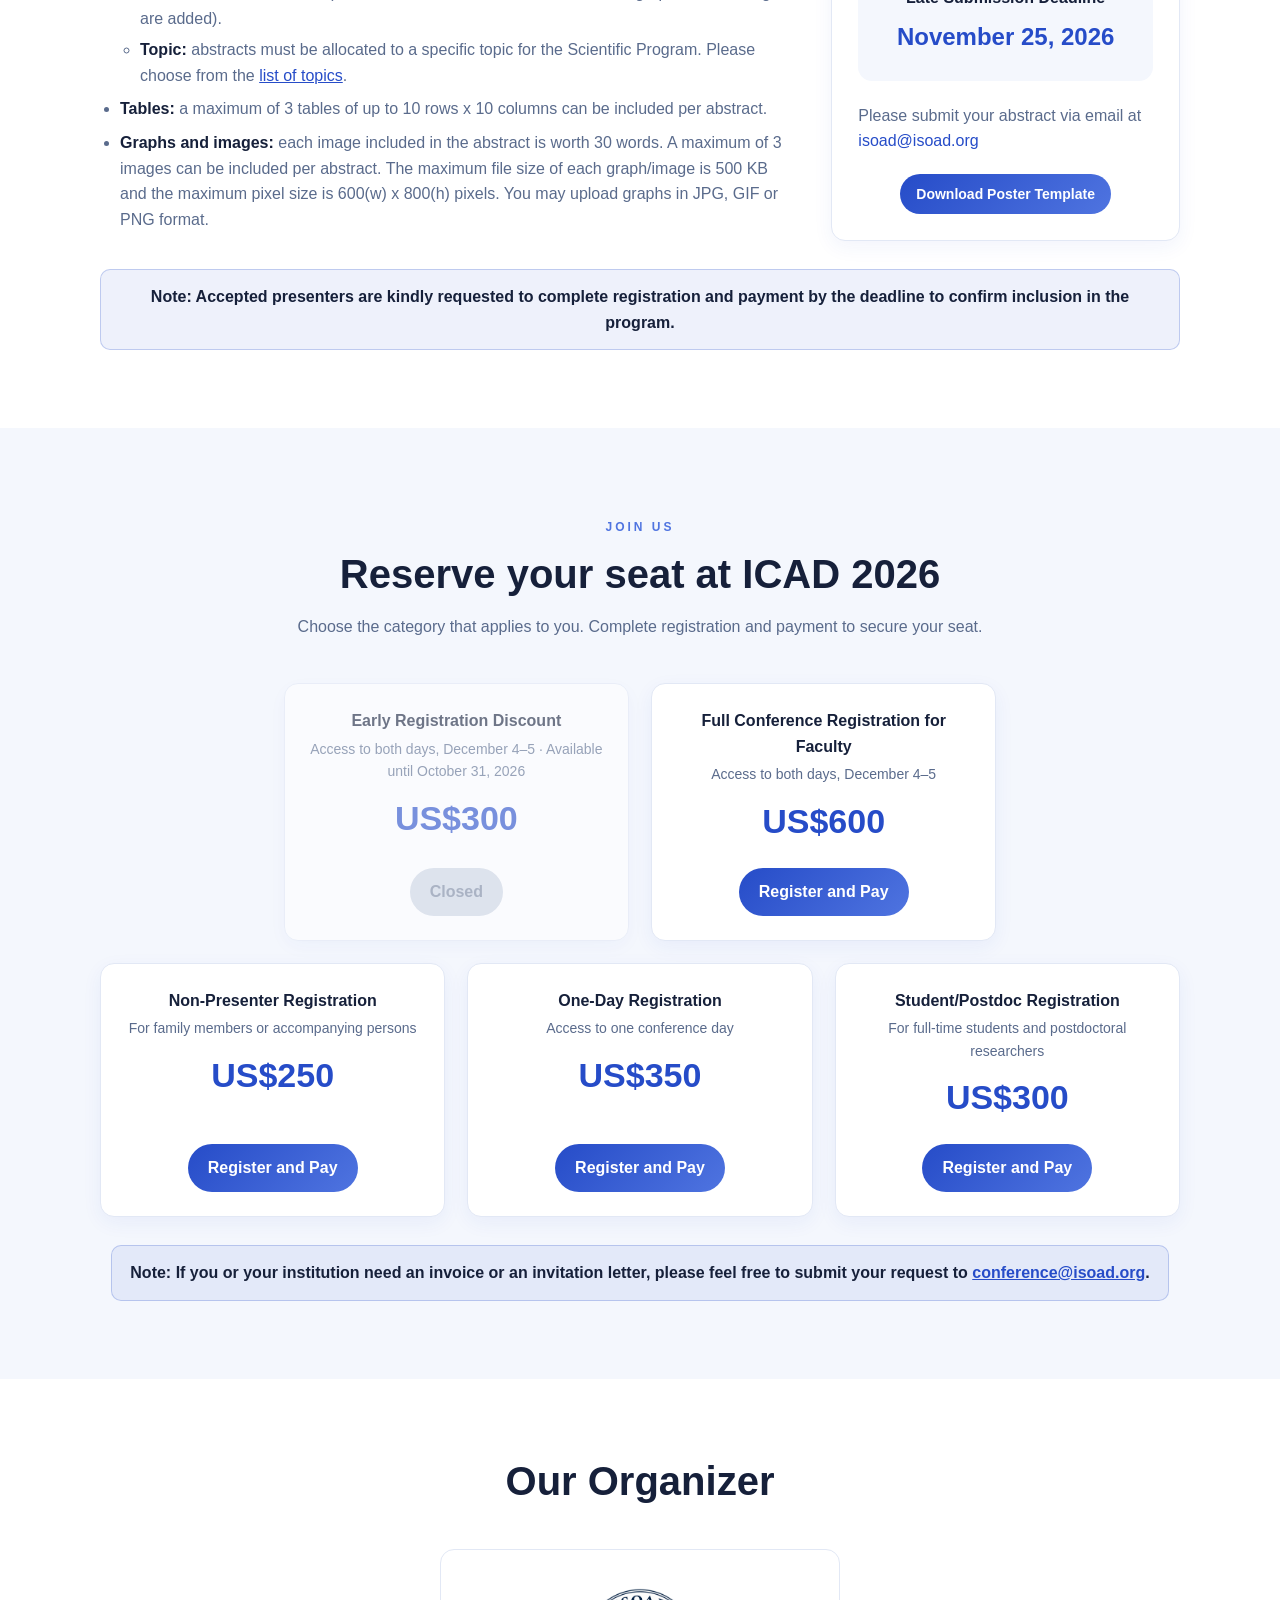
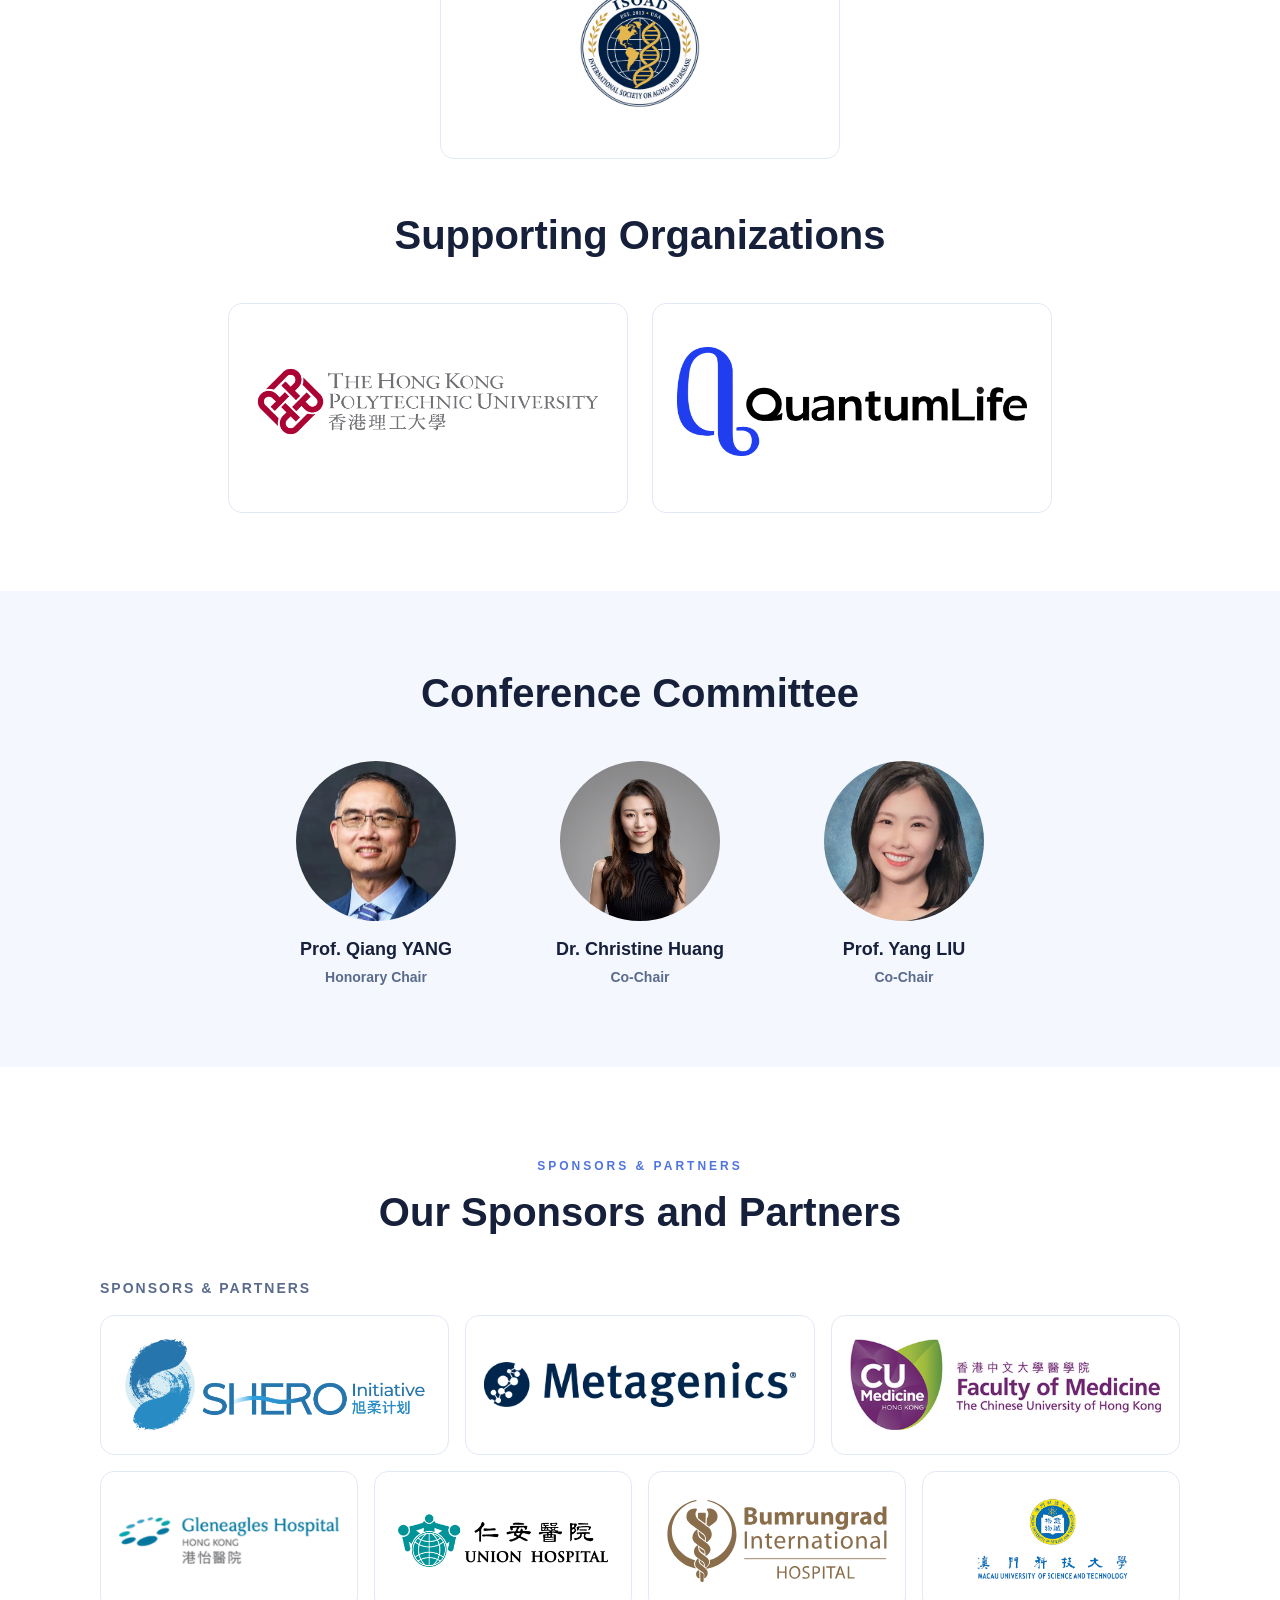
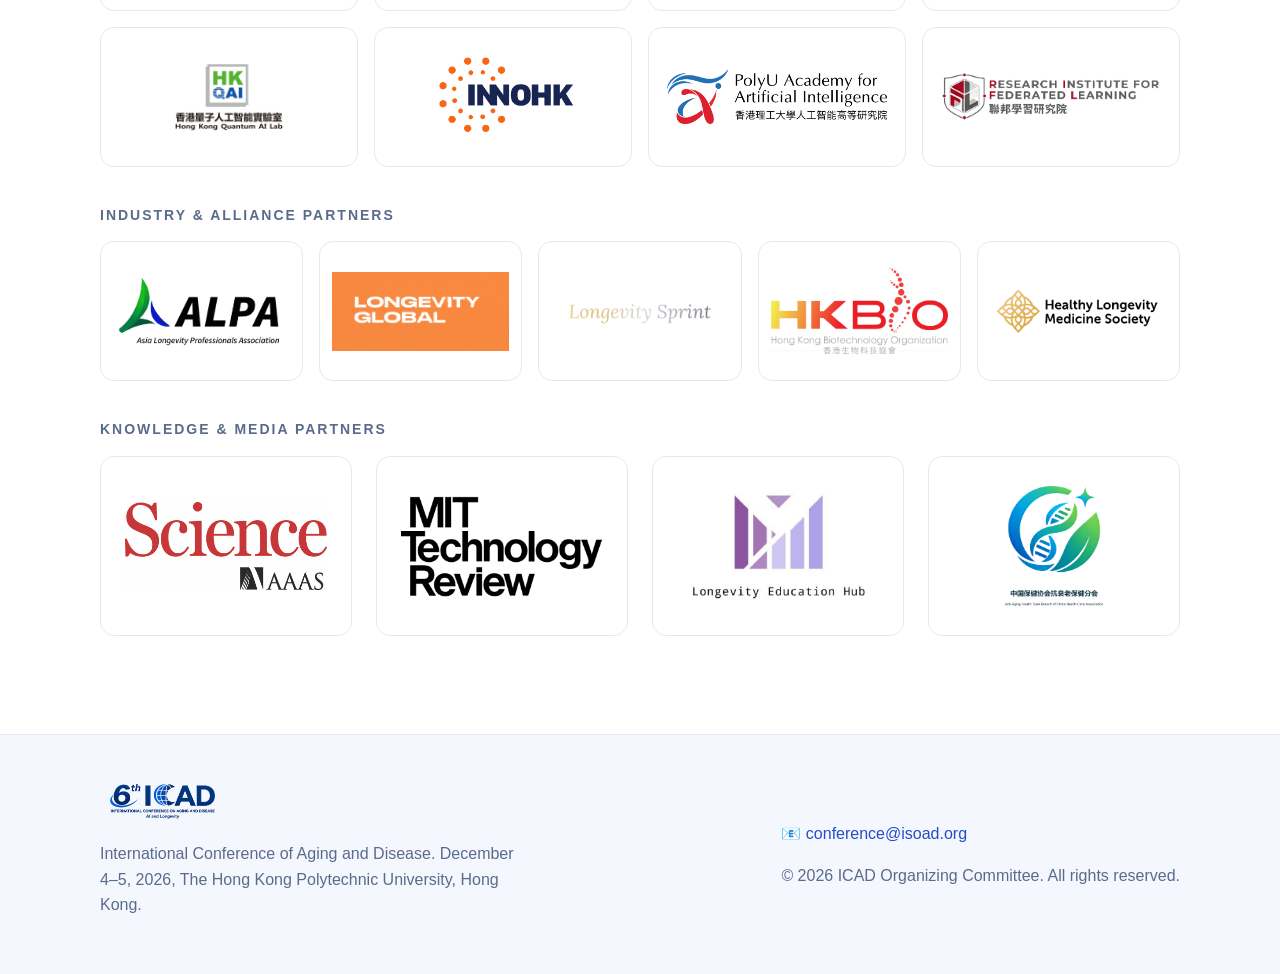
==== commit 59f0780a: "fix: 姓名前缀" ====
--- a/index.html
+++ b/index.html
@@ -198,18 +198,18 @@
       </div>
       <div class="committee-grid">
         <article class="committee-person">
-          <img src="images/speakers/yang-qiang.png" alt="Qiang YANG" />
-          <h3>Qiang YANG</h3>
+          <img src="images/speakers/yang-qiang.png" alt="Prof. Qiang YANG" />
+          <h3>Prof. Qiang YANG</h3>
           <div class="committee-role">Honorary Chair</div>
         </article>
         <article class="committee-person">
-          <img src="images/speakers/christine-huang.png" alt="Christine Huang" />
-          <h3>Christine Huang</h3>
+          <img src="images/speakers/christine-huang.png" alt="Dr. Christine Huang" />
+          <h3>Dr. Christine Huang</h3>
           <div class="committee-role">Co-Chair</div>
         </article>
         <article class="committee-person">
-          <img src="images/speakers/liu-yang.png" alt="Yang LIU" />
-          <h3>Yang LIU</h3>
+          <img src="images/speakers/liu-yang.png" alt="Prof. Yang LIU" />
+          <h3>Prof. Yang LIU</h3>
           <div class="committee-role">Co-Chair</div>
         </article>
       </div>
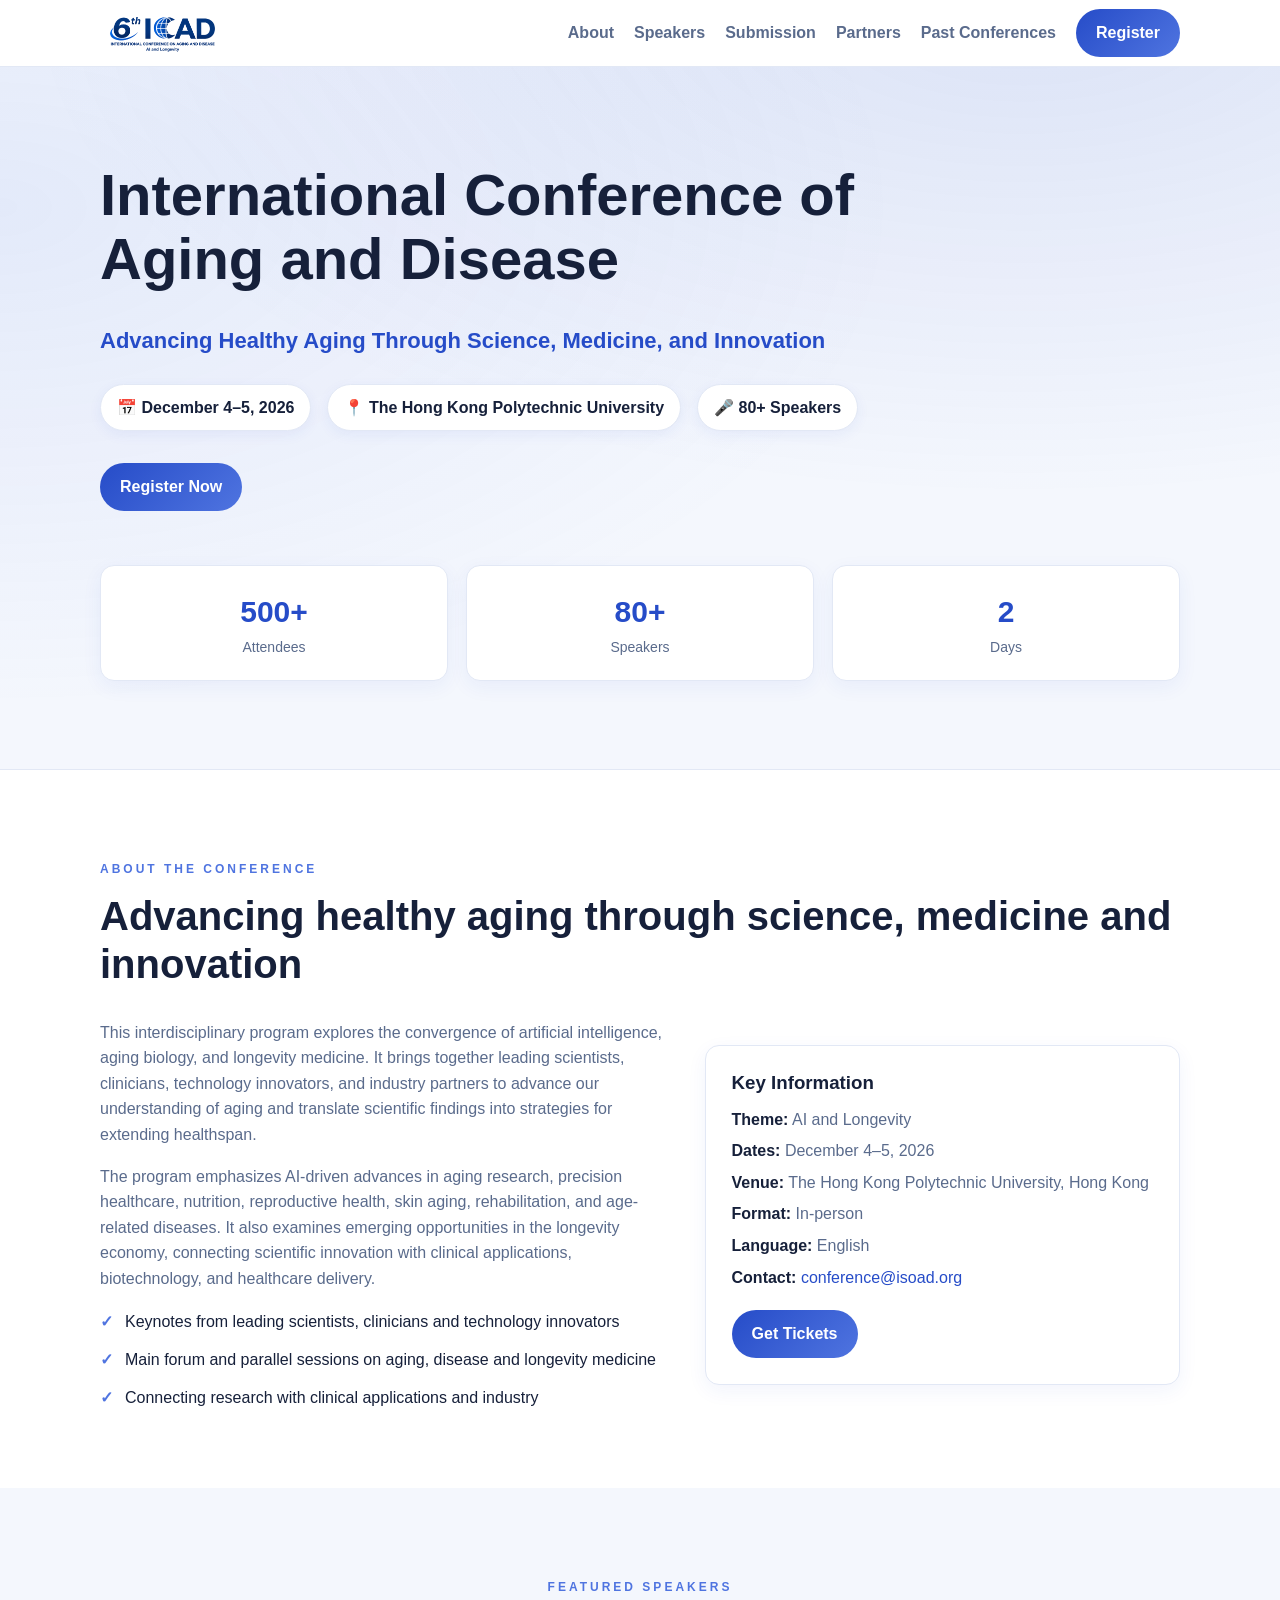
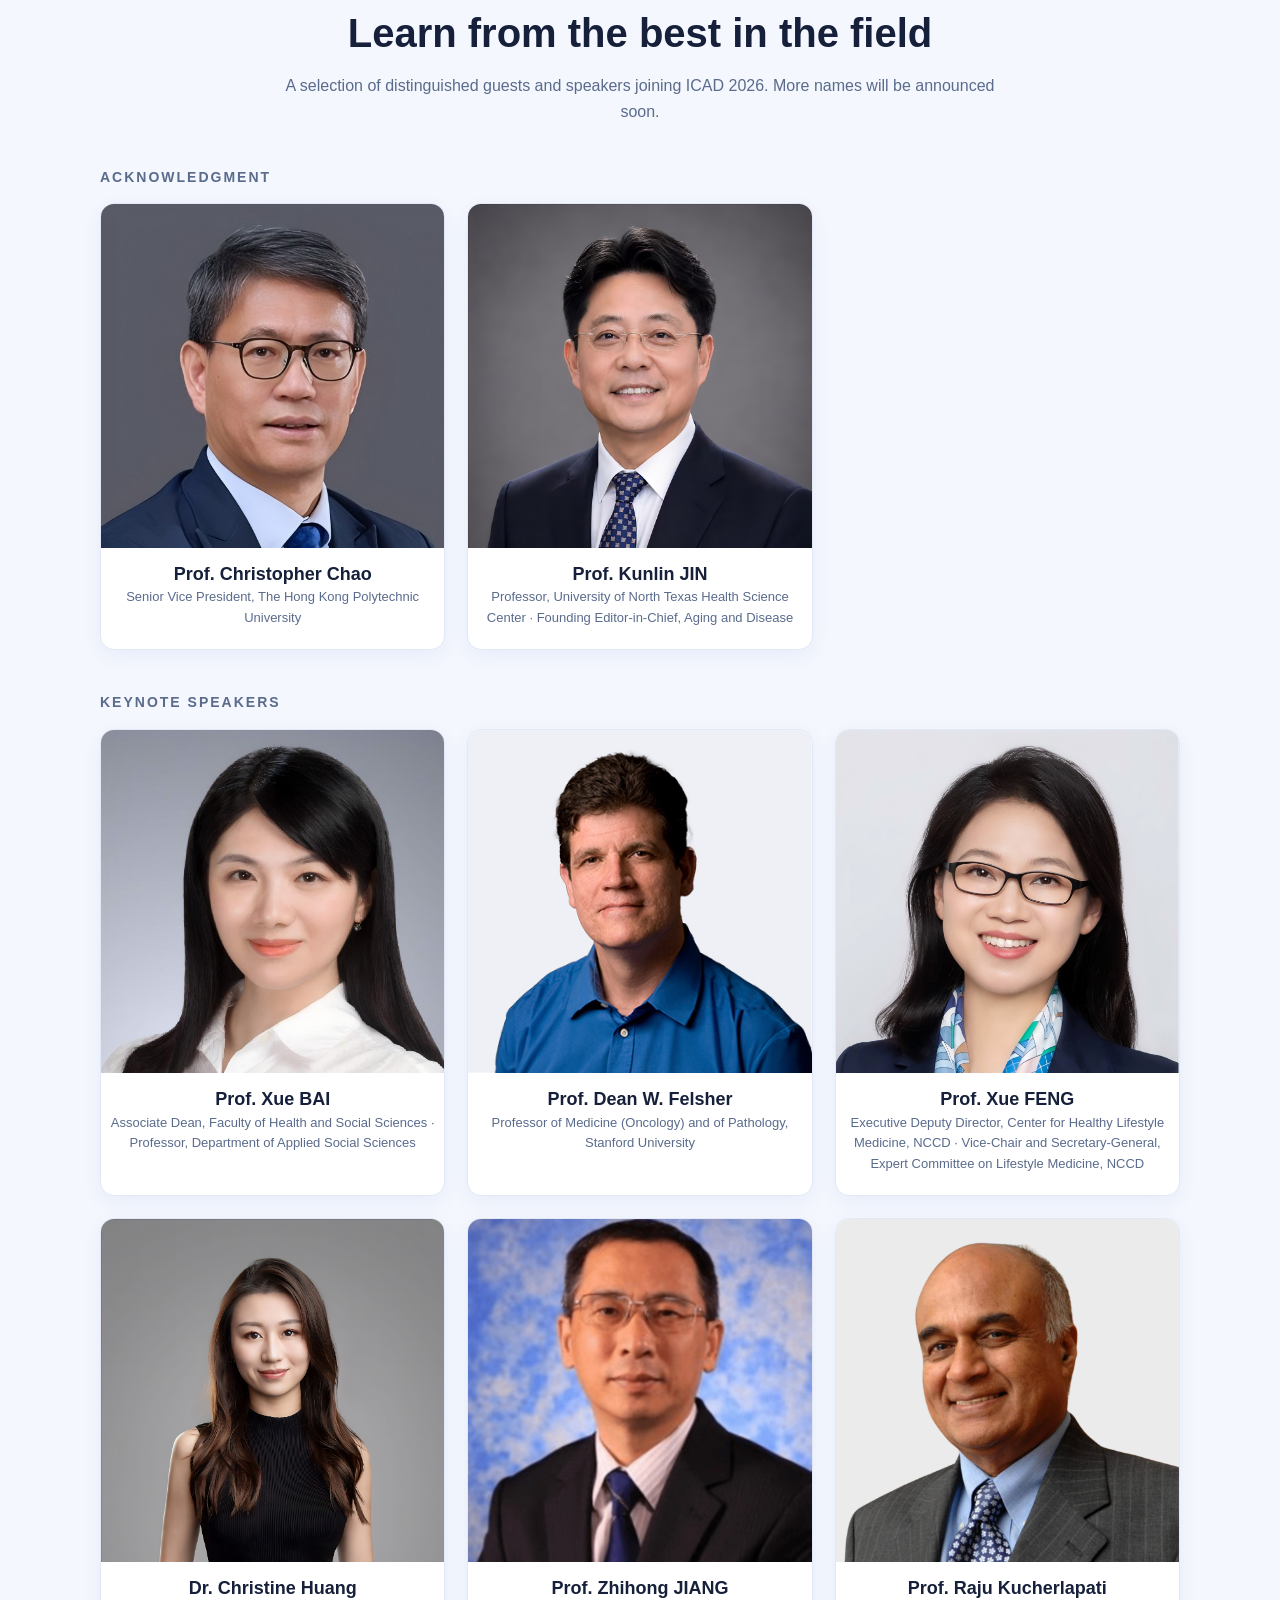
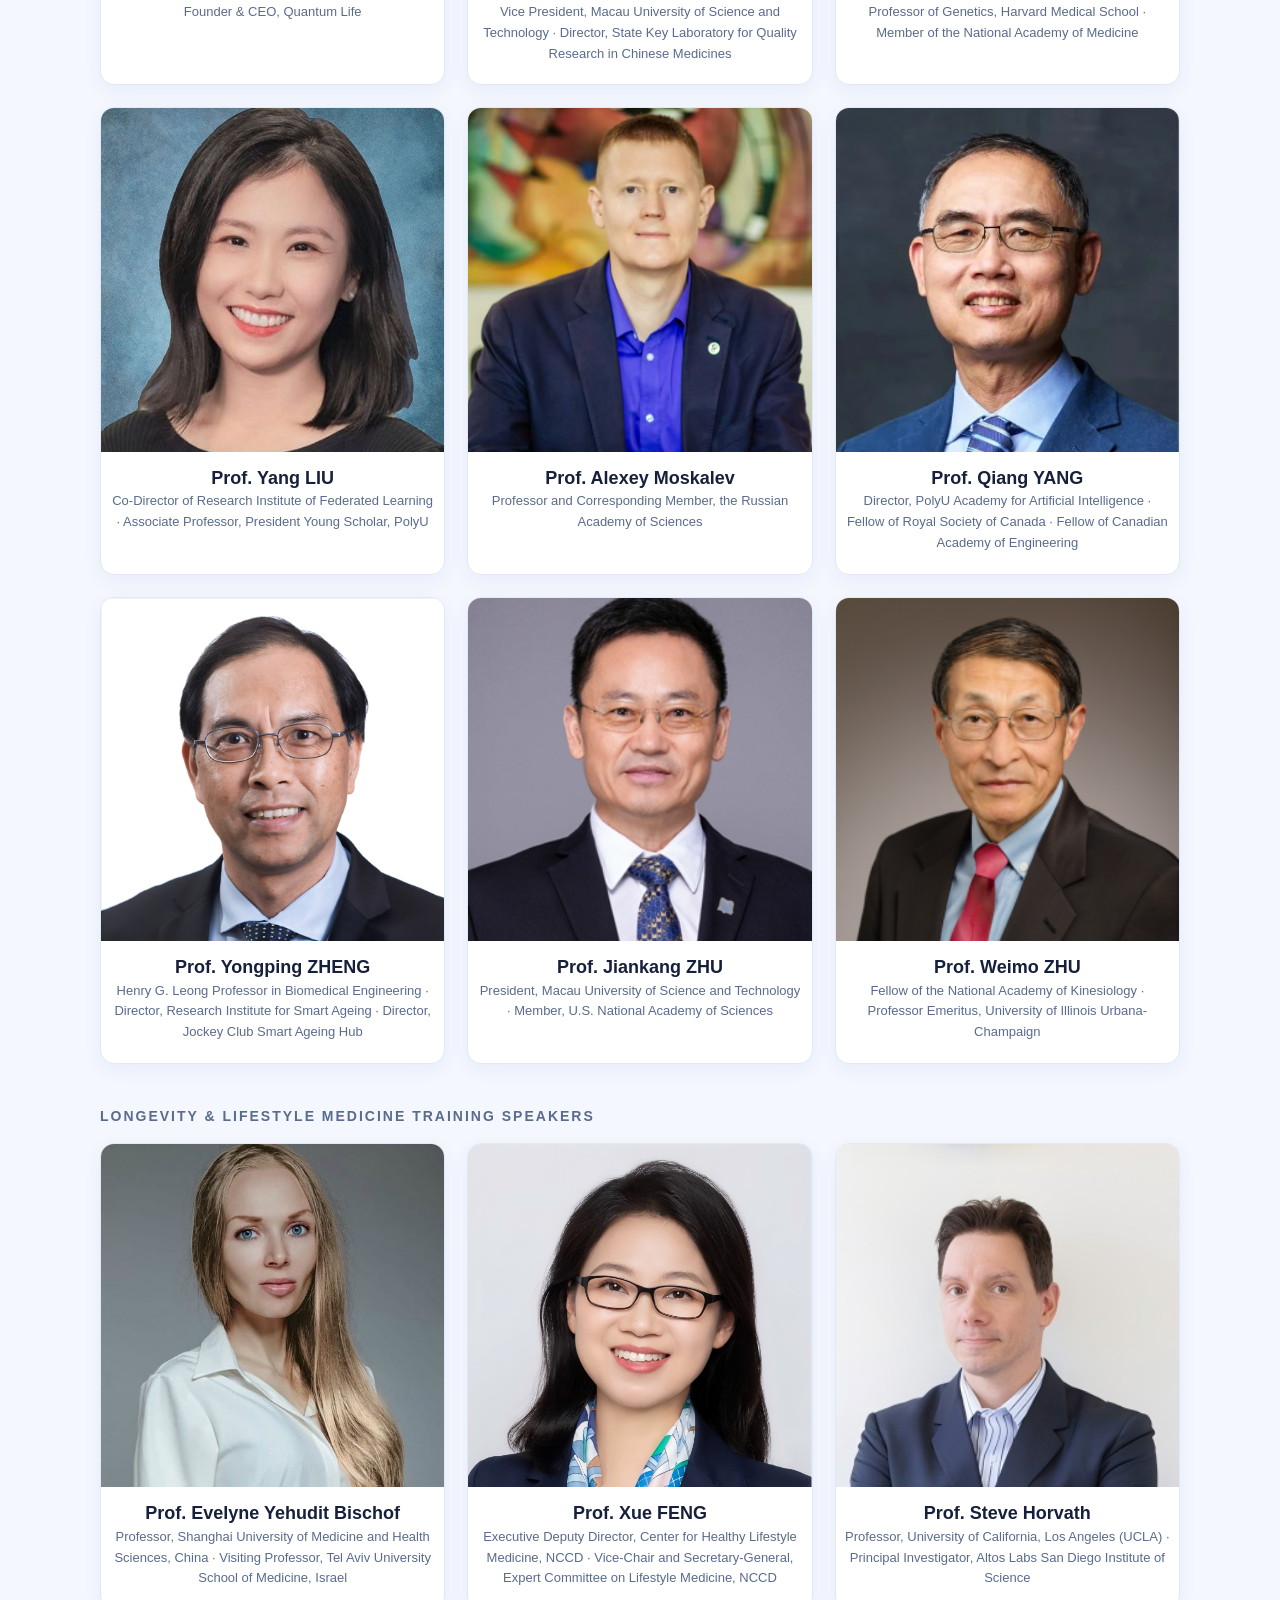
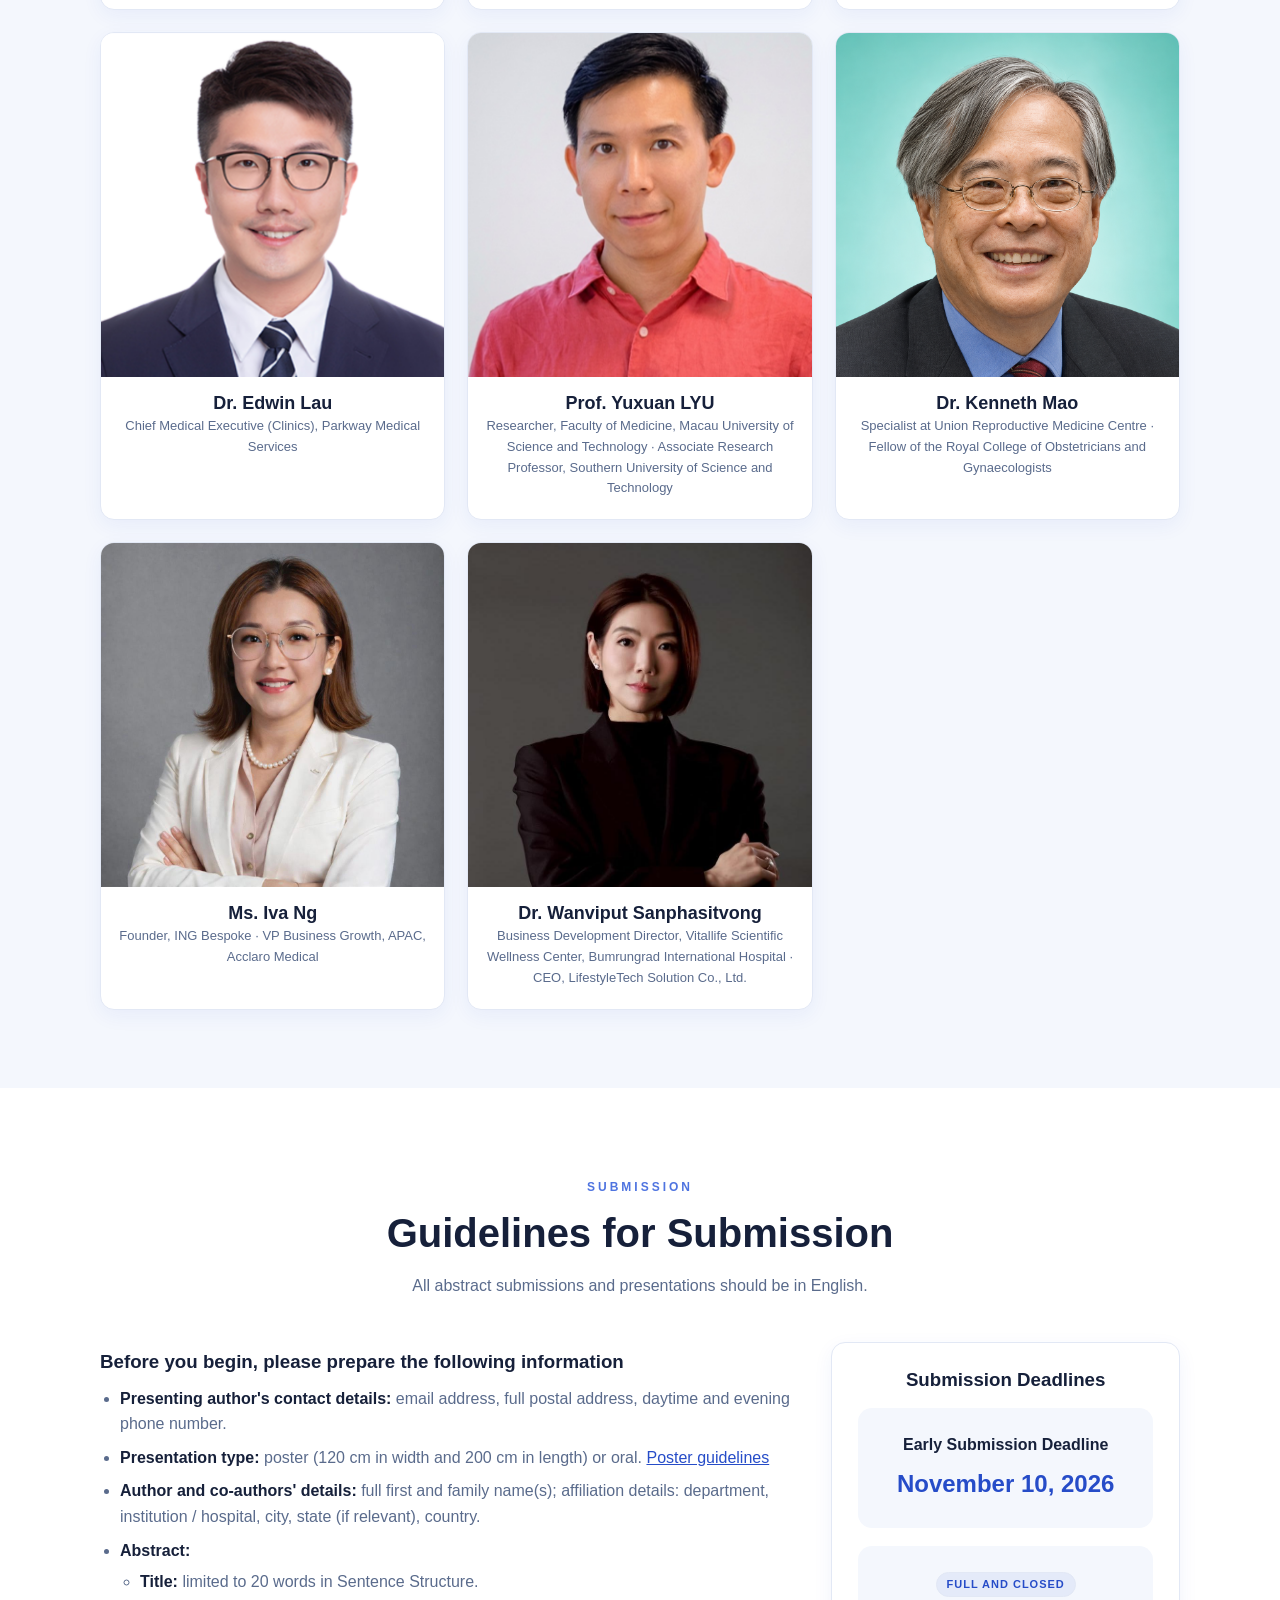
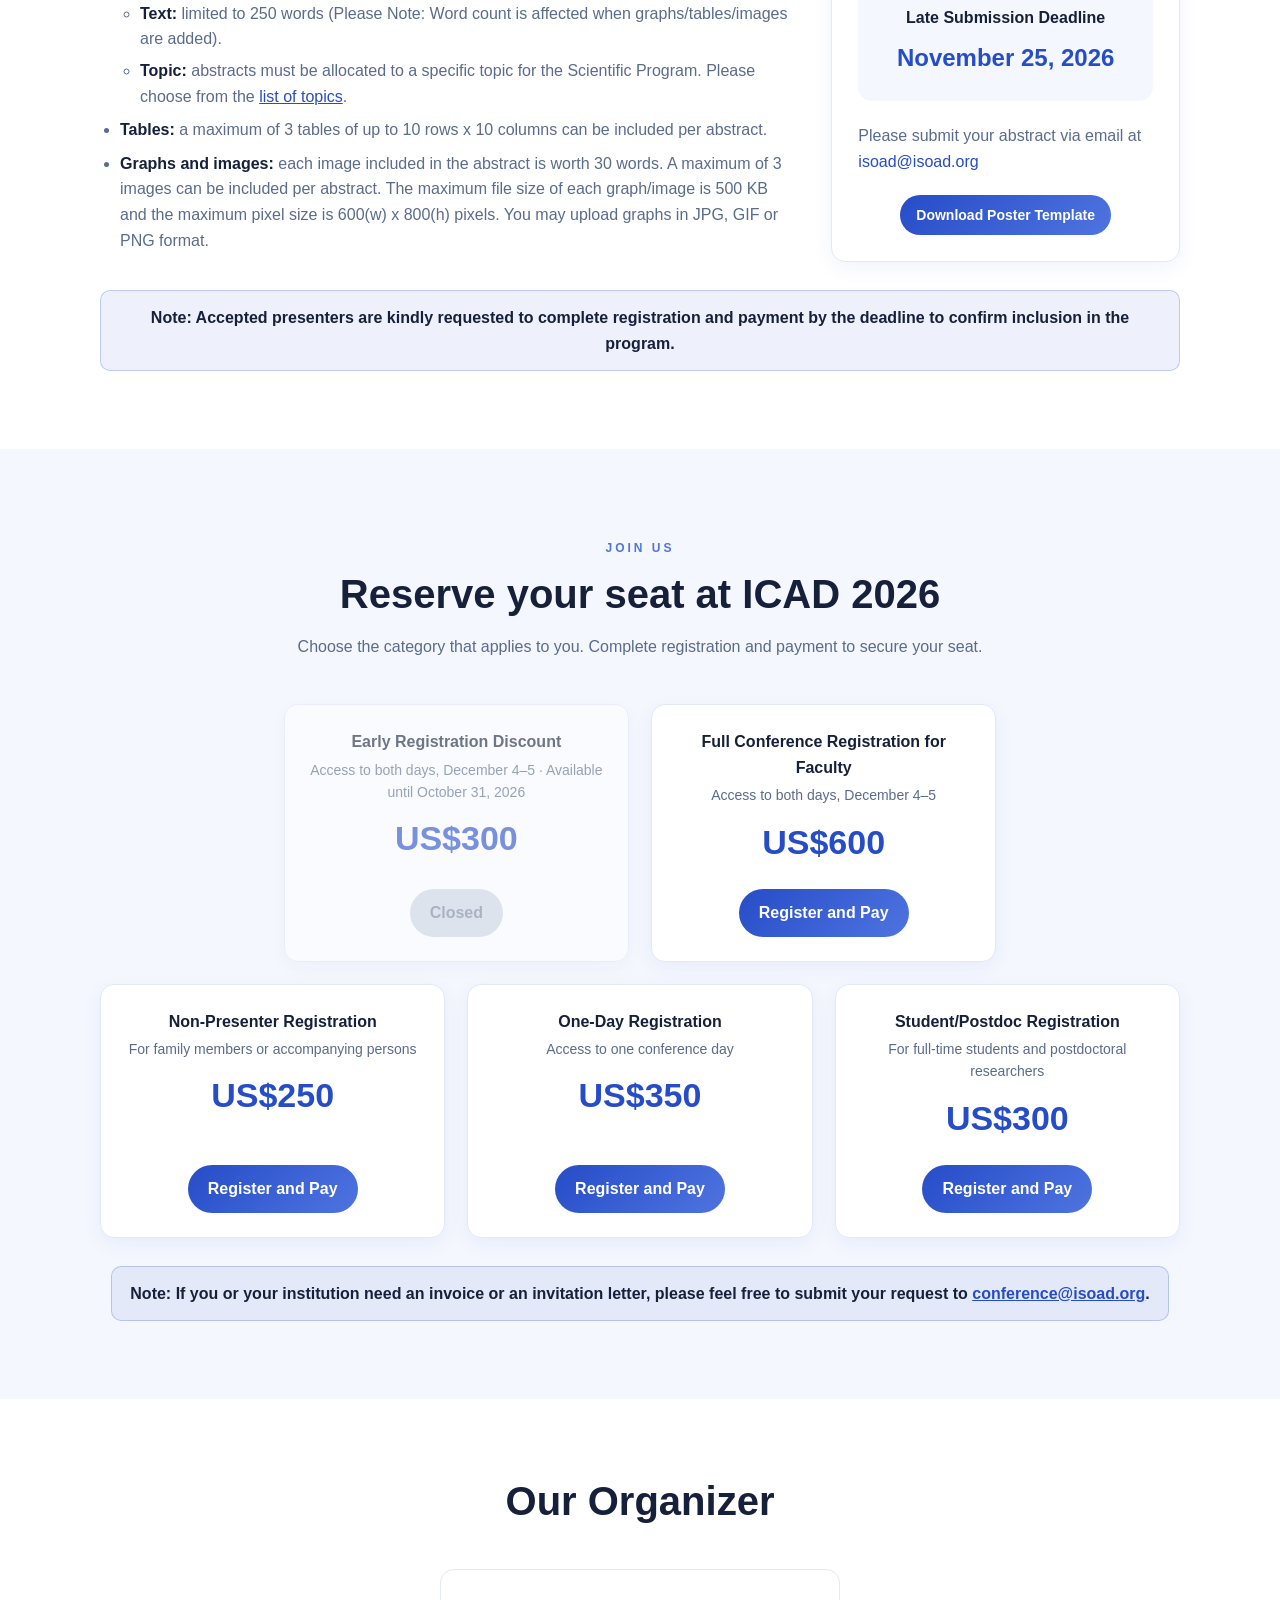
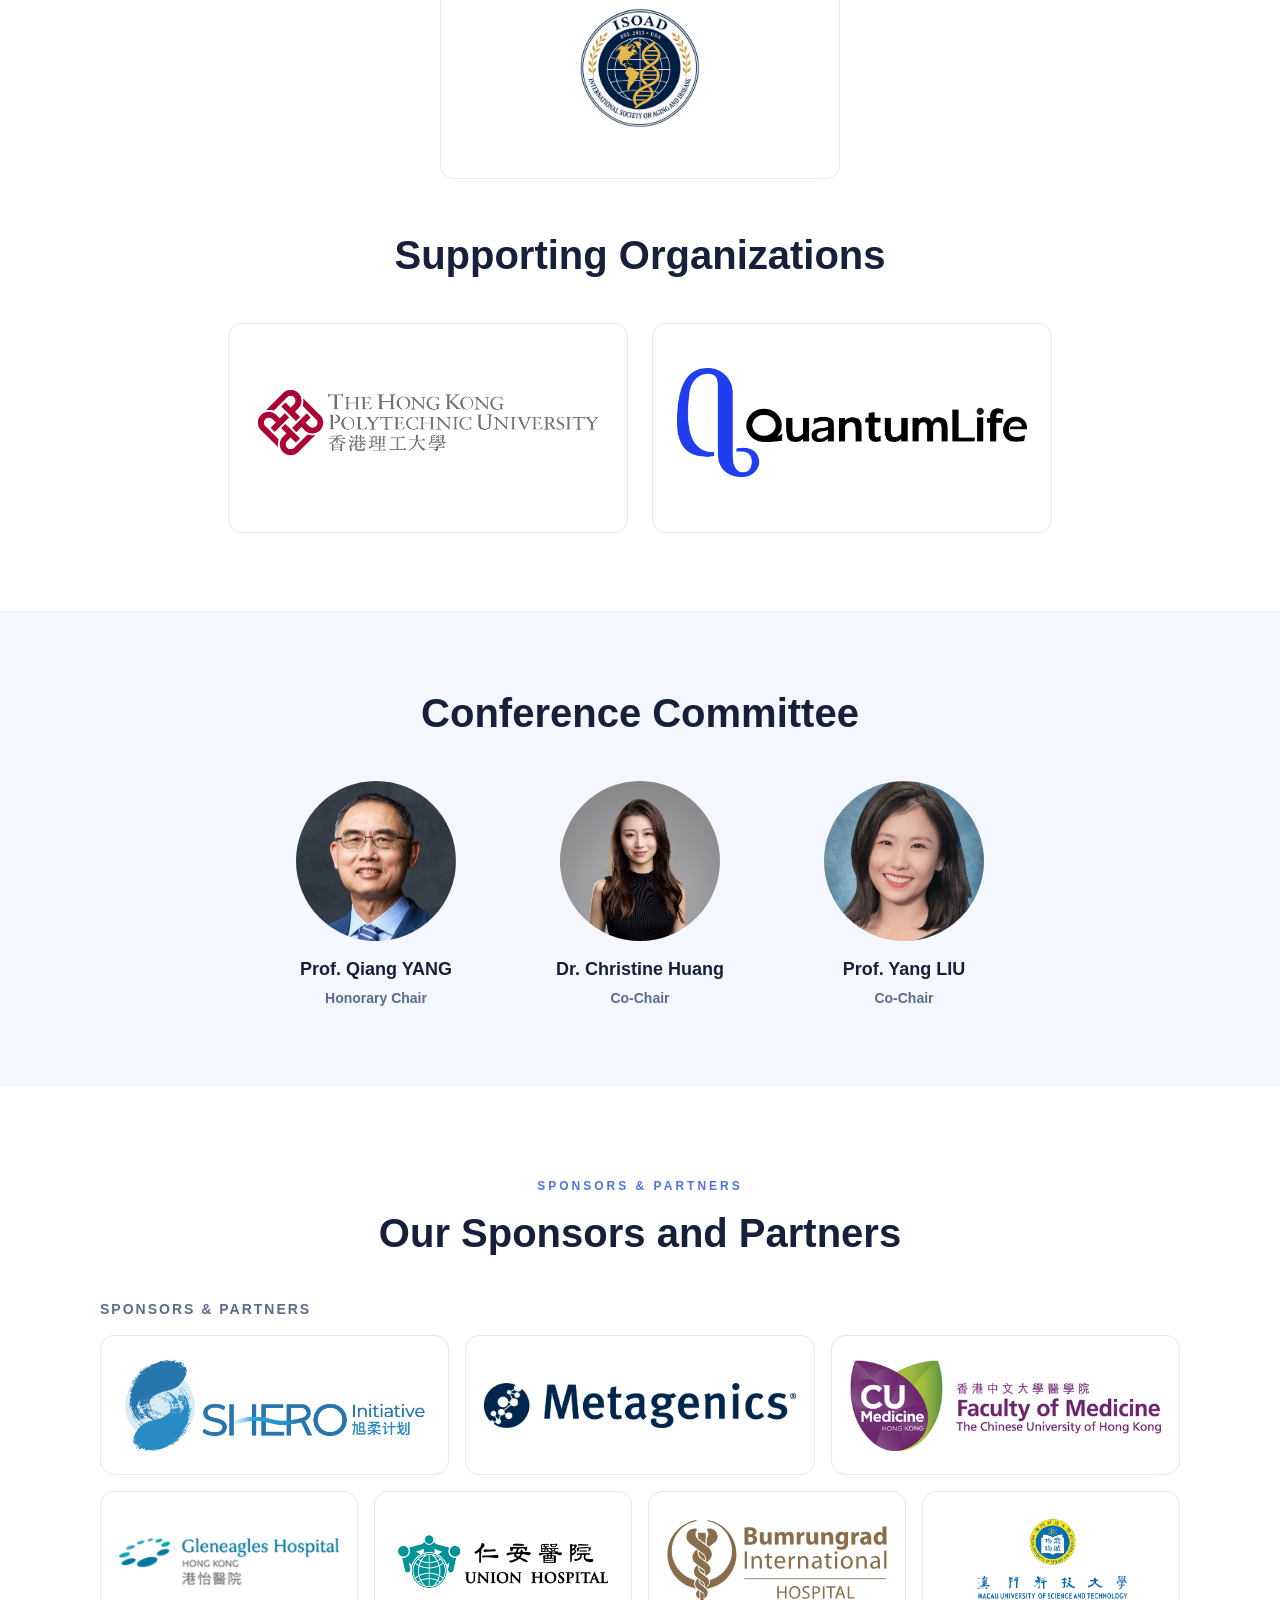
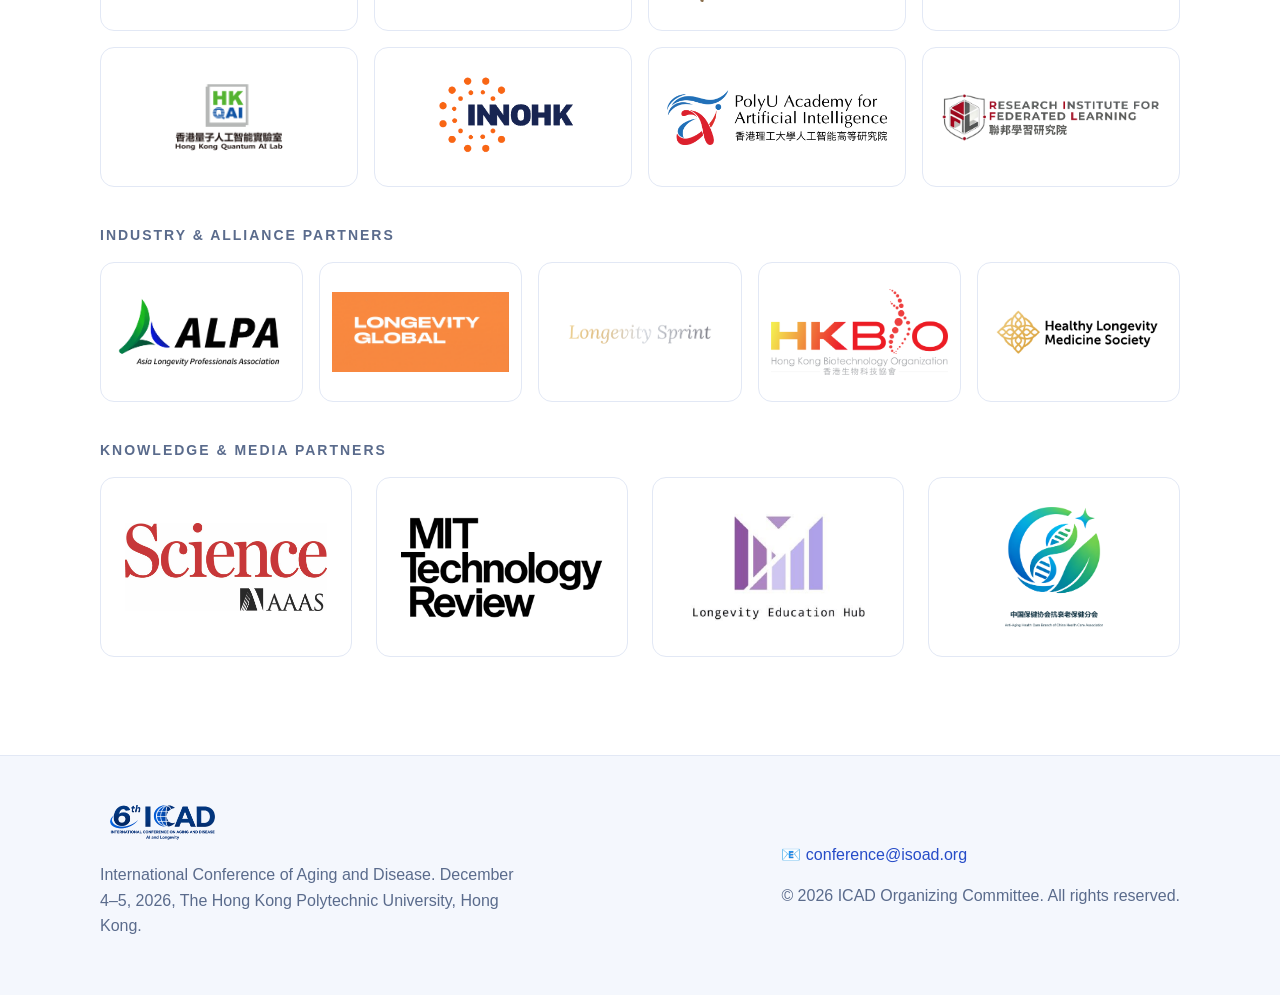
==== commit 83a433f6: "feat: poster submission info" ====
--- a/index.html
+++ b/index.html
@@ -108,7 +108,24 @@
           <h3>Before you begin, please prepare the following information</h3>
           <ul class="muted" style="margin:10px 0 0;padding-left:20px;display:grid;gap:8px;">
             <li><strong style="color:var(--text)">Presenting author's contact details:</strong> email address, full postal address, daytime and evening phone number.</li>
-            <li><strong style="color:var(--text)">Presentation type:</strong> poster (120 cm in width and 200 cm in length) or oral. <a class="link-btn" href="public/poster-template.ai" download>Poster template</a></li>
+            <li><strong style="color:var(--text)">Presentation type:</strong> poster (120 cm in width and 200 cm in length) or oral. <button type="button" class="link-btn" popovertarget="poster-guidelines">Poster guidelines</button>
+              <div id="poster-guidelines" class="topic-popover" popover>
+                <div class="topic-popover-head">
+                  <h3>Poster Template &amp; Submission</h3>
+                  <button type="button" class="topic-popover-close" popovertarget="poster-guidelines" popovertargetaction="hide" aria-label="Close">×</button>
+                </div>
+                <ul>
+                  <li><strong>Colour mode:</strong> CMYK.</li>
+                  <li><strong>Resolution:</strong> 150–200 dpi at final size.</li>
+                  <li><strong>File format:</strong> AI or PDF.</li>
+                  <li><strong>Margins:</strong> follow the template; keep key content 2 cm from the edges and leave 80–100 mm clear at the bottom.</li>
+                  <li><strong>File name:</strong> Applicant Name_Email_Topic_Title.</li>
+                  <li><strong>Submission:</strong> email the poster artwork to <a href="mailto:conference@isoad.org">conference@isoad.org</a>.</li>
+                  <li><strong>Deadline:</strong> 23:59, 26 November 2026 (Hong Kong time, UTC+8).</li>
+                </ul>
+                <a class="btn poster-template-btn" href="public/poster-template.ai" download>Download Poster Template</a>
+              </div>
+            </li>
             <li><strong style="color:var(--text)">Author and co-authors' details:</strong> full first and family name(s); affiliation details: department, institution / hospital, city, state (if relevant), country.</li>
             <li><strong style="color:var(--text)">Abstract:</strong>
               <ul style="margin:6px 0 0;padding-left:20px;display:grid;gap:6px;list-style:circle;">
--- a/css/style.css
+++ b/css/style.css
@@ -165,7 +165,7 @@
   border-radius: 10px;
 }
 .important-note a { font-weight: 700; text-decoration: underline; }
-.poster-template-btn { margin-top: 20px; padding: 9px 16px; font-size: 14px; }
+.poster-template-btn { display: block; width: fit-content; margin: 20px auto 0; padding: 9px 16px; font-size: 14px; }
 .btn:disabled, .btn:disabled:hover { background: #cfd6e4; color: #7a879f !important; cursor: not-allowed; transform: none; box-shadow: none; font: inherit; font-weight: 700; }
 
 /* About */
@@ -242,7 +242,8 @@
 .topic-popover-head h3 { margin: 0; }
 .topic-popover-close { background: none; border: none; font-size: 24px; line-height: 1; color: var(--muted); cursor: pointer; }
 .topic-popover-close:hover { color: var(--text); }
-.topic-popover ol { margin: 0; padding-left: 22px; display: grid; gap: 6px; color: var(--muted); }
+.topic-popover ol, .topic-popover ul { margin: 0; padding-left: 22px; display: grid; gap: 6px; color: var(--muted); }
+.topic-popover ul { list-style: disc; }
 
 /* Footer */
 .site-footer { border-top: 1px solid var(--border); background: var(--bg-soft); padding: 40px 0; margin-top: 20px; }
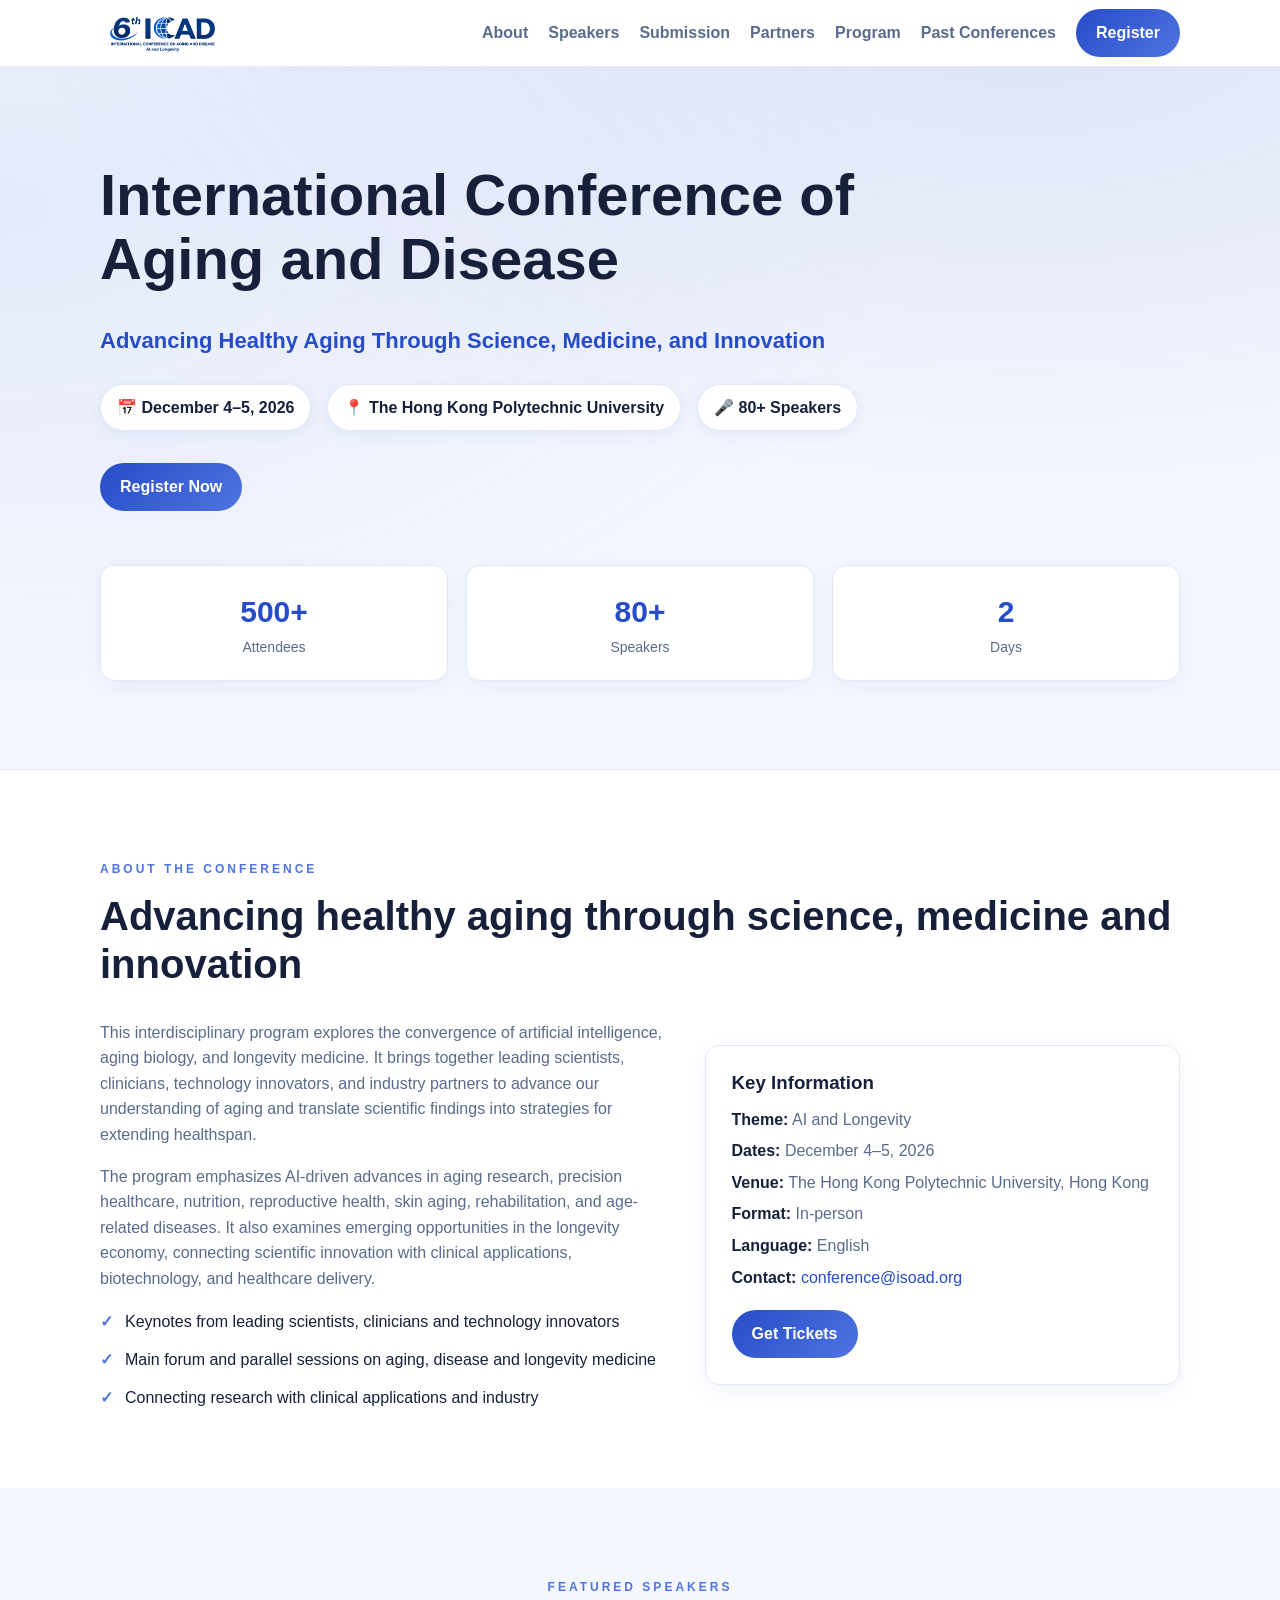
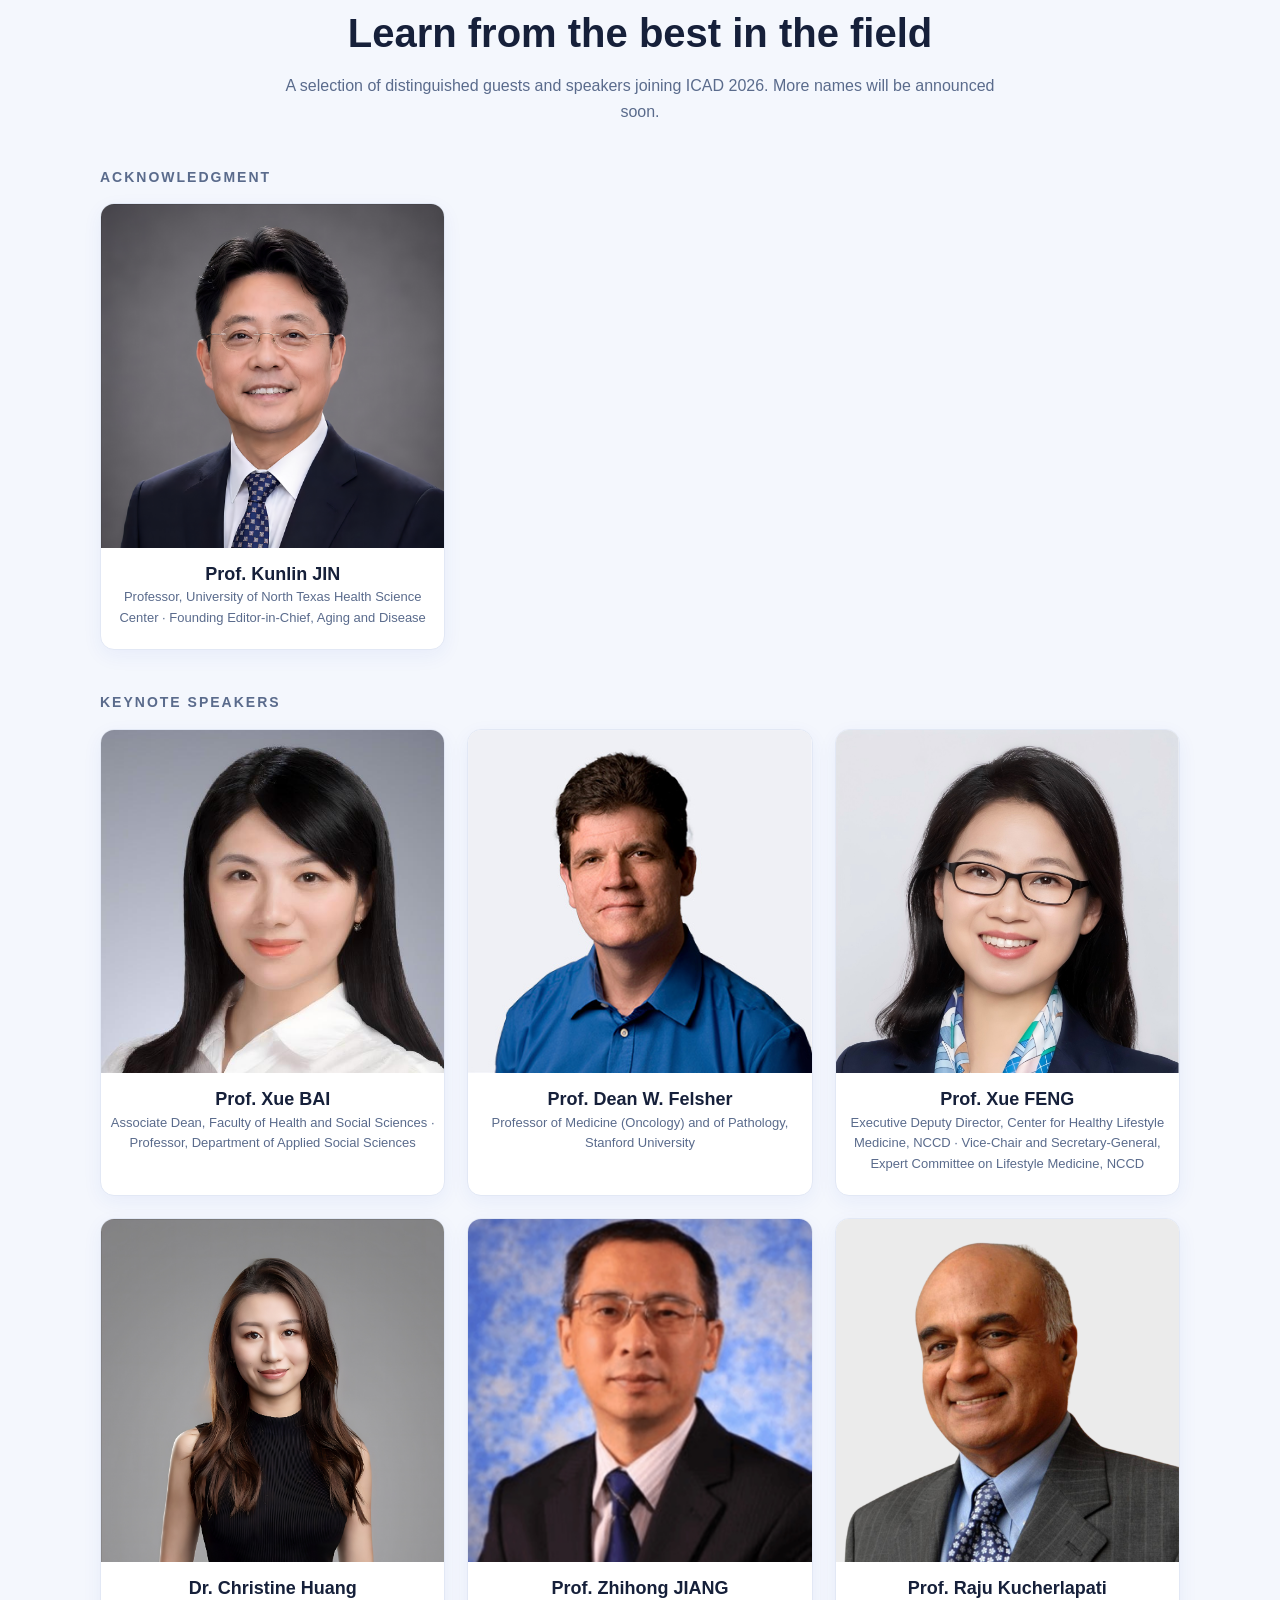
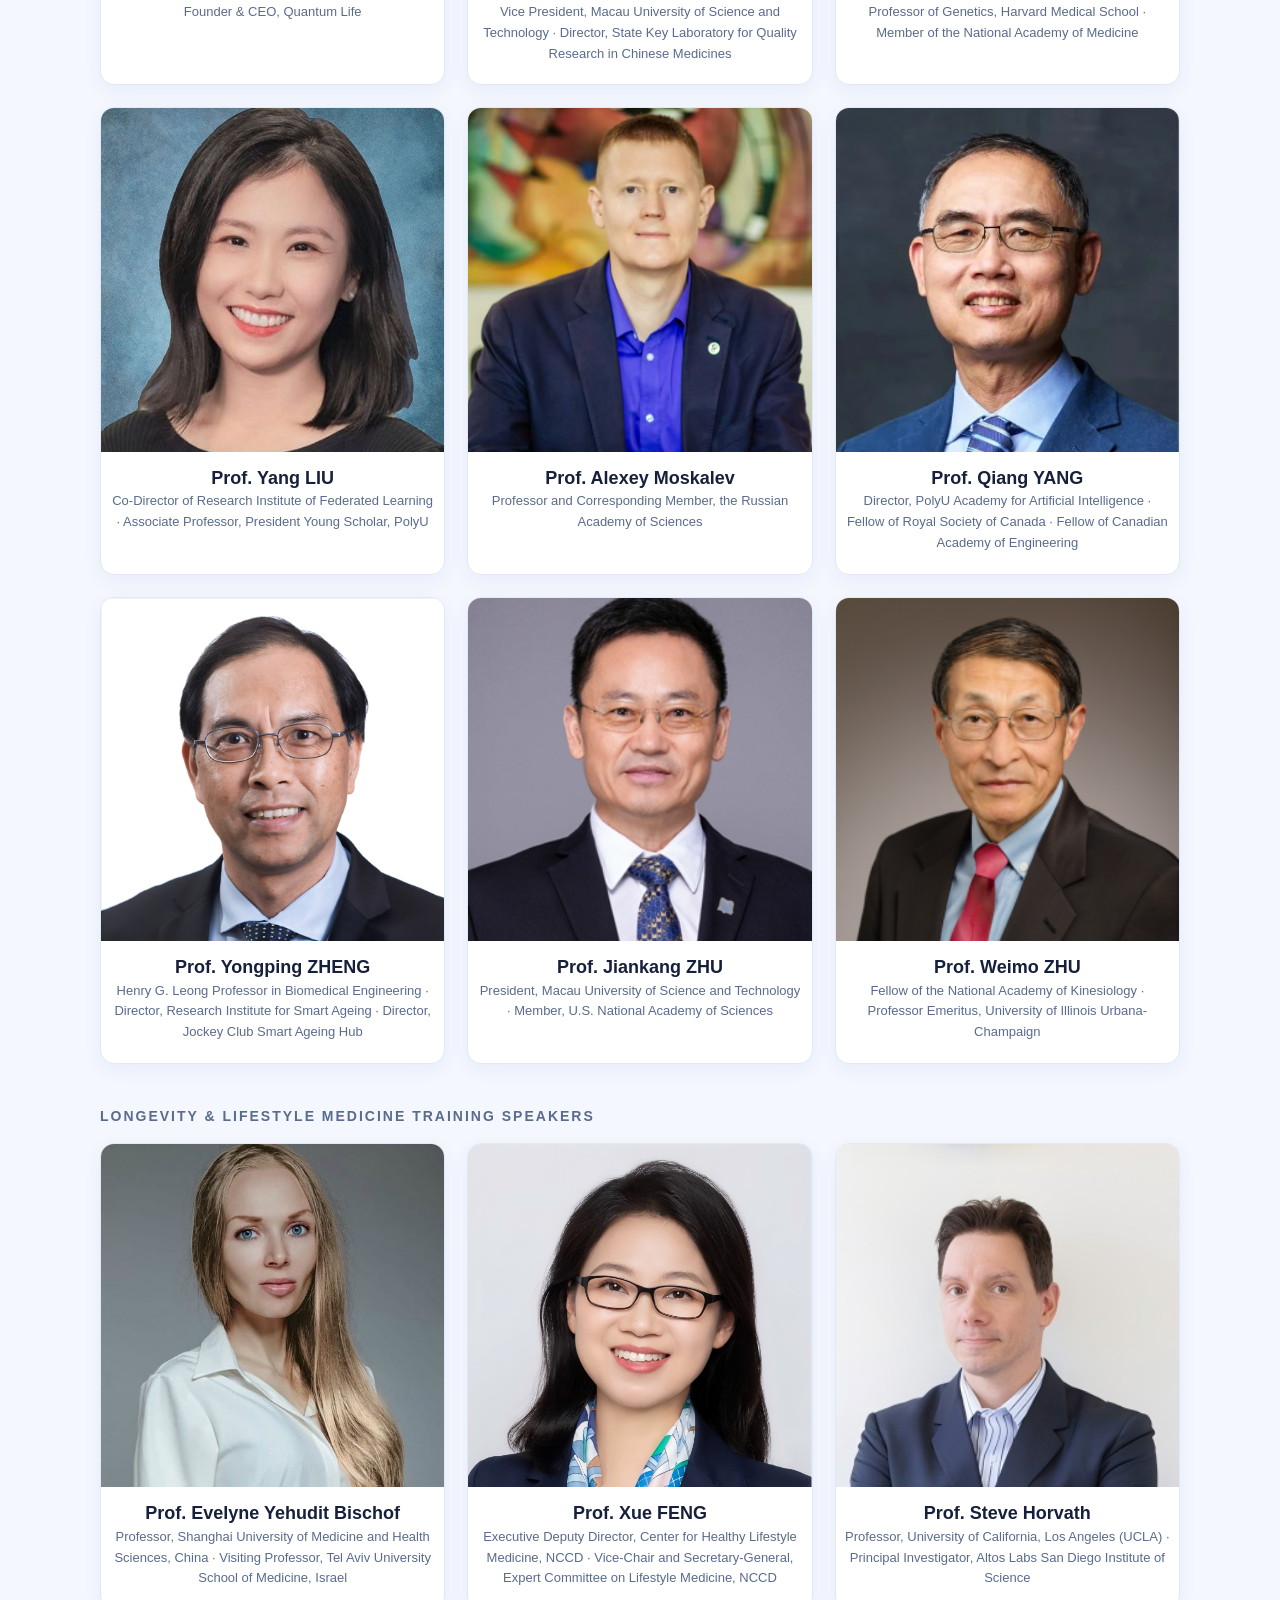
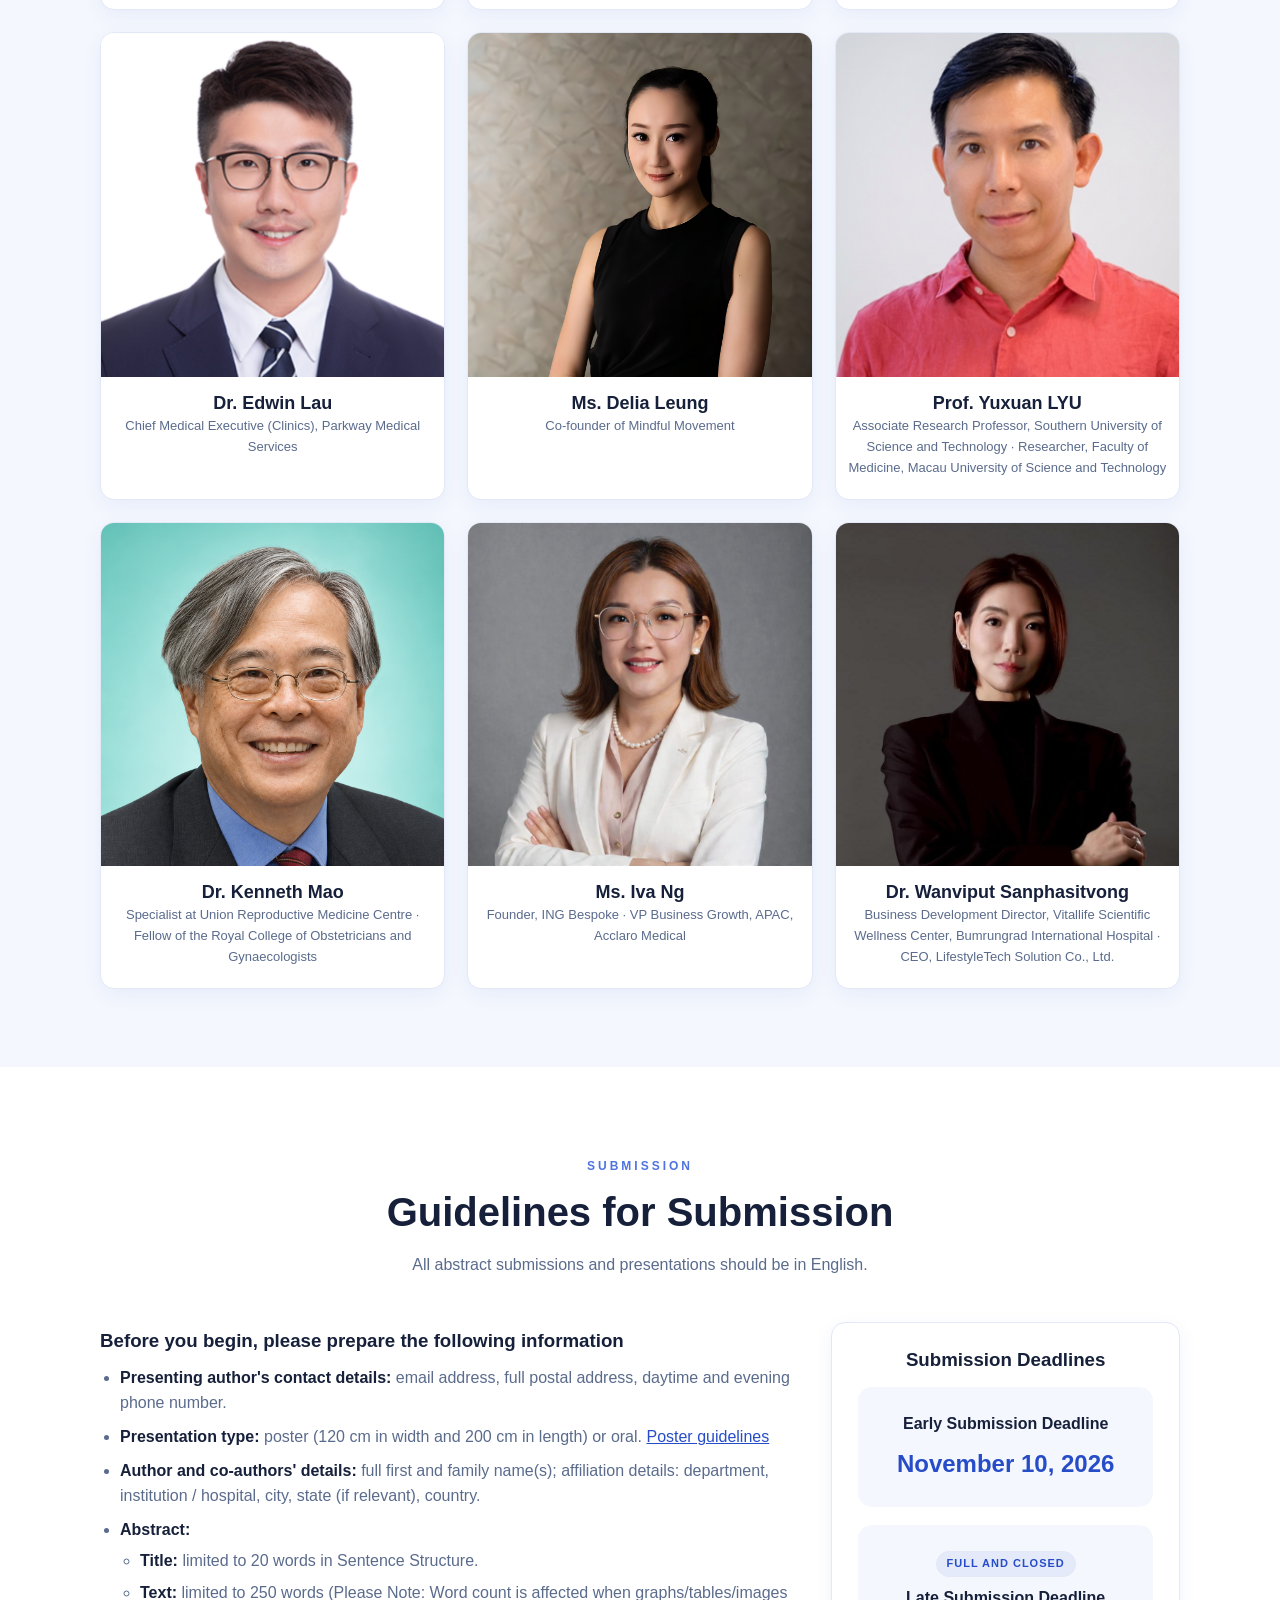
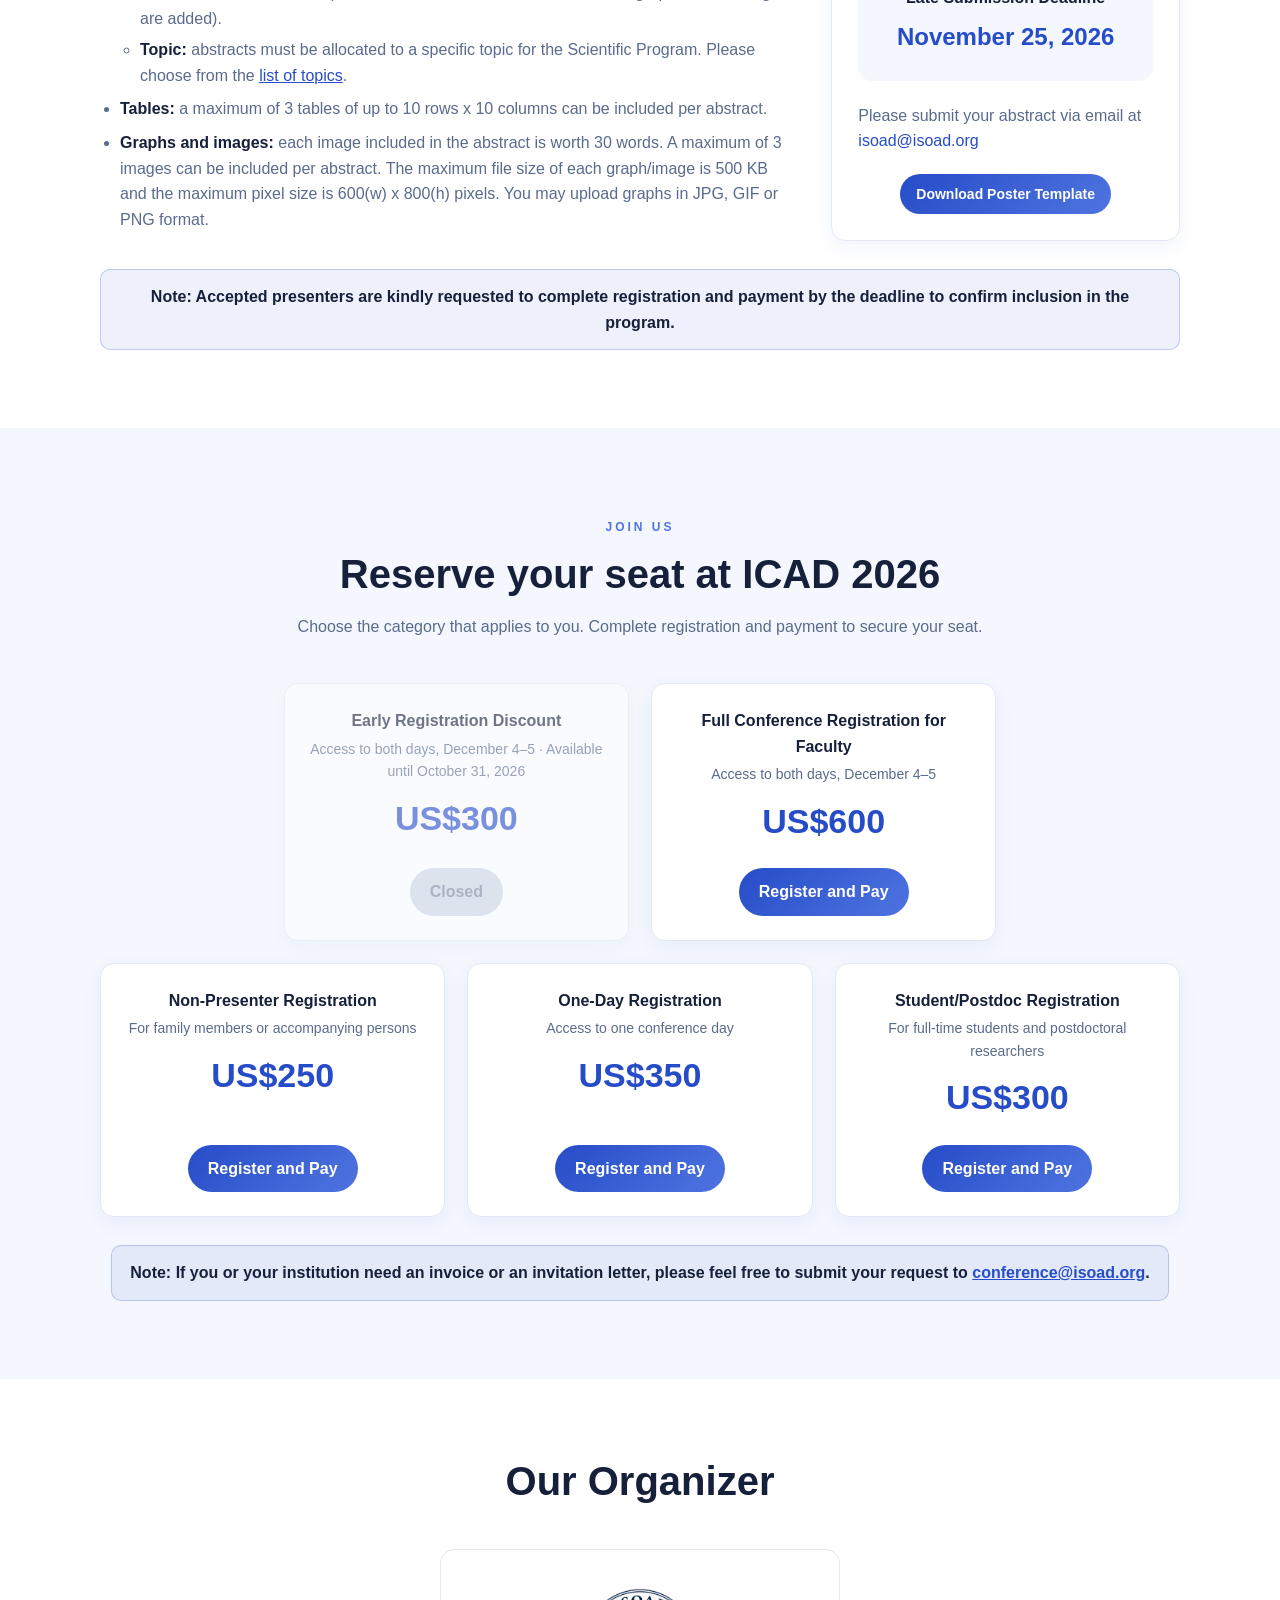
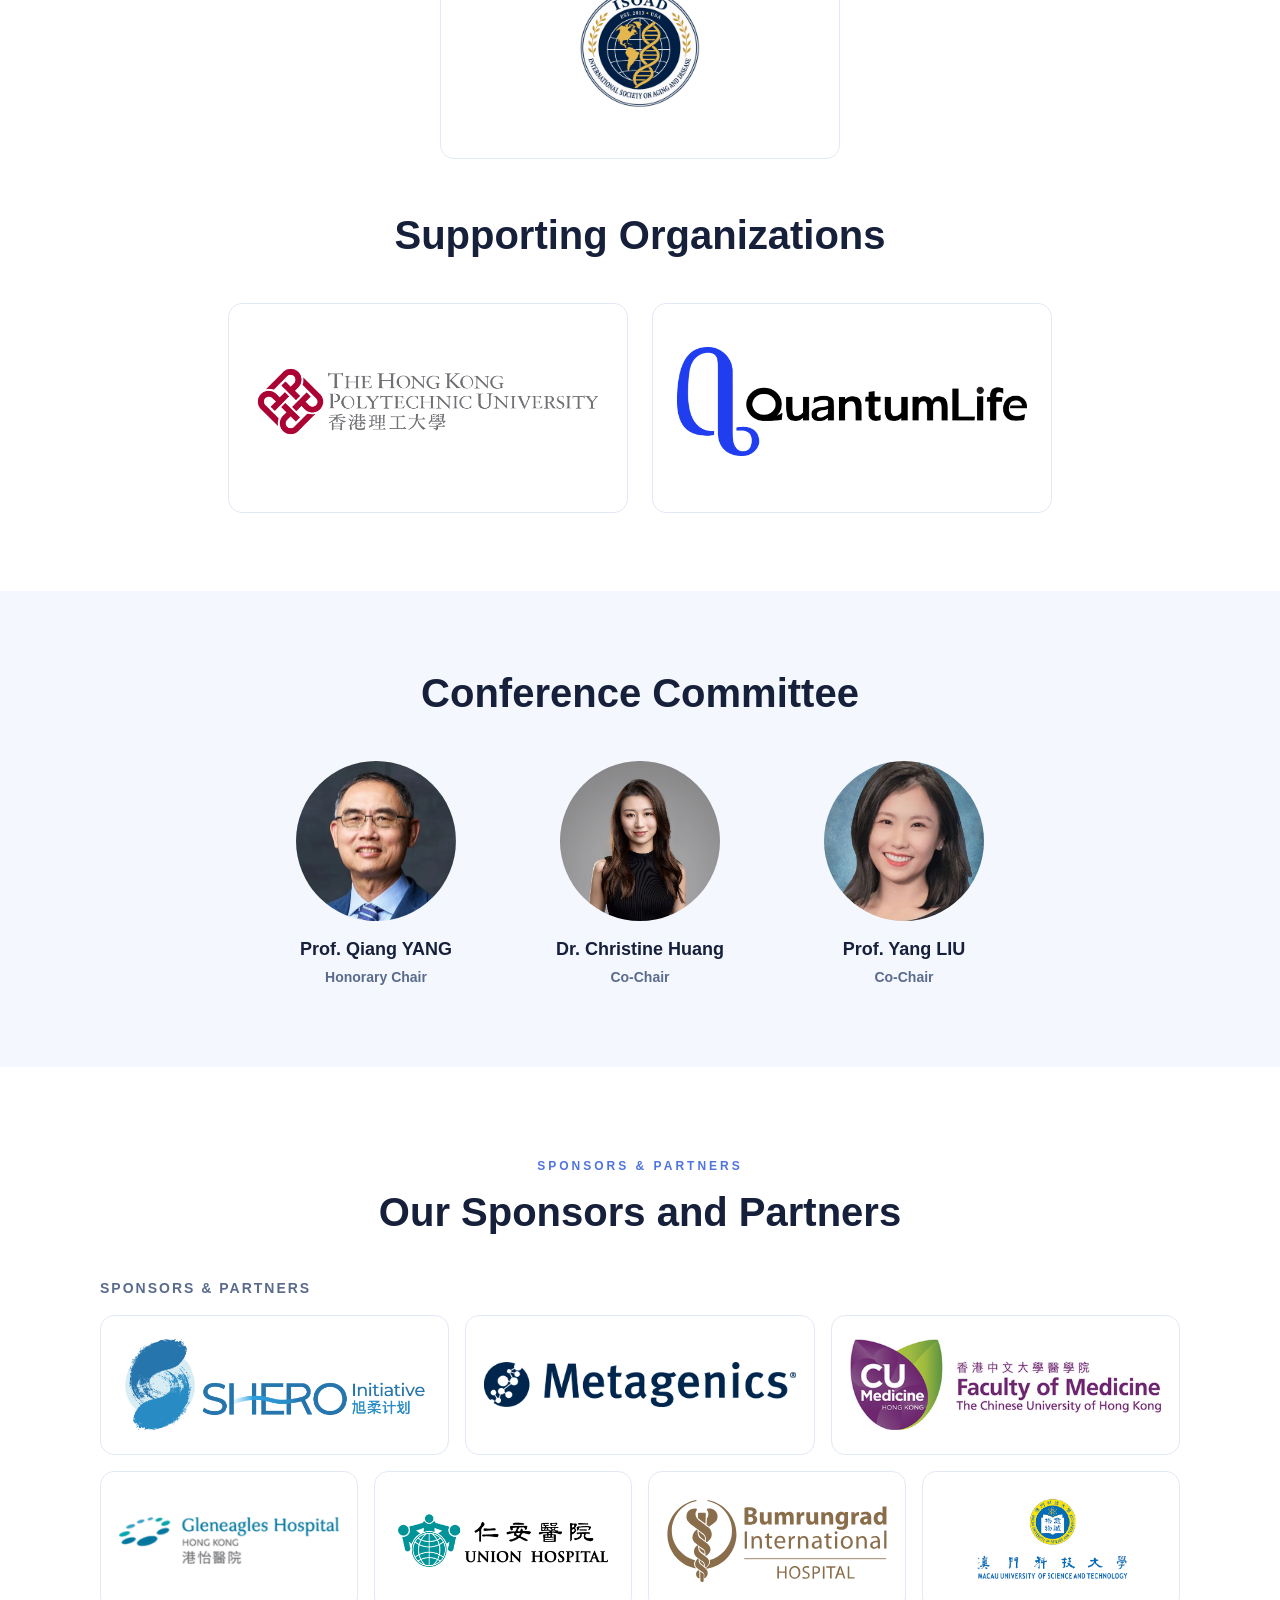
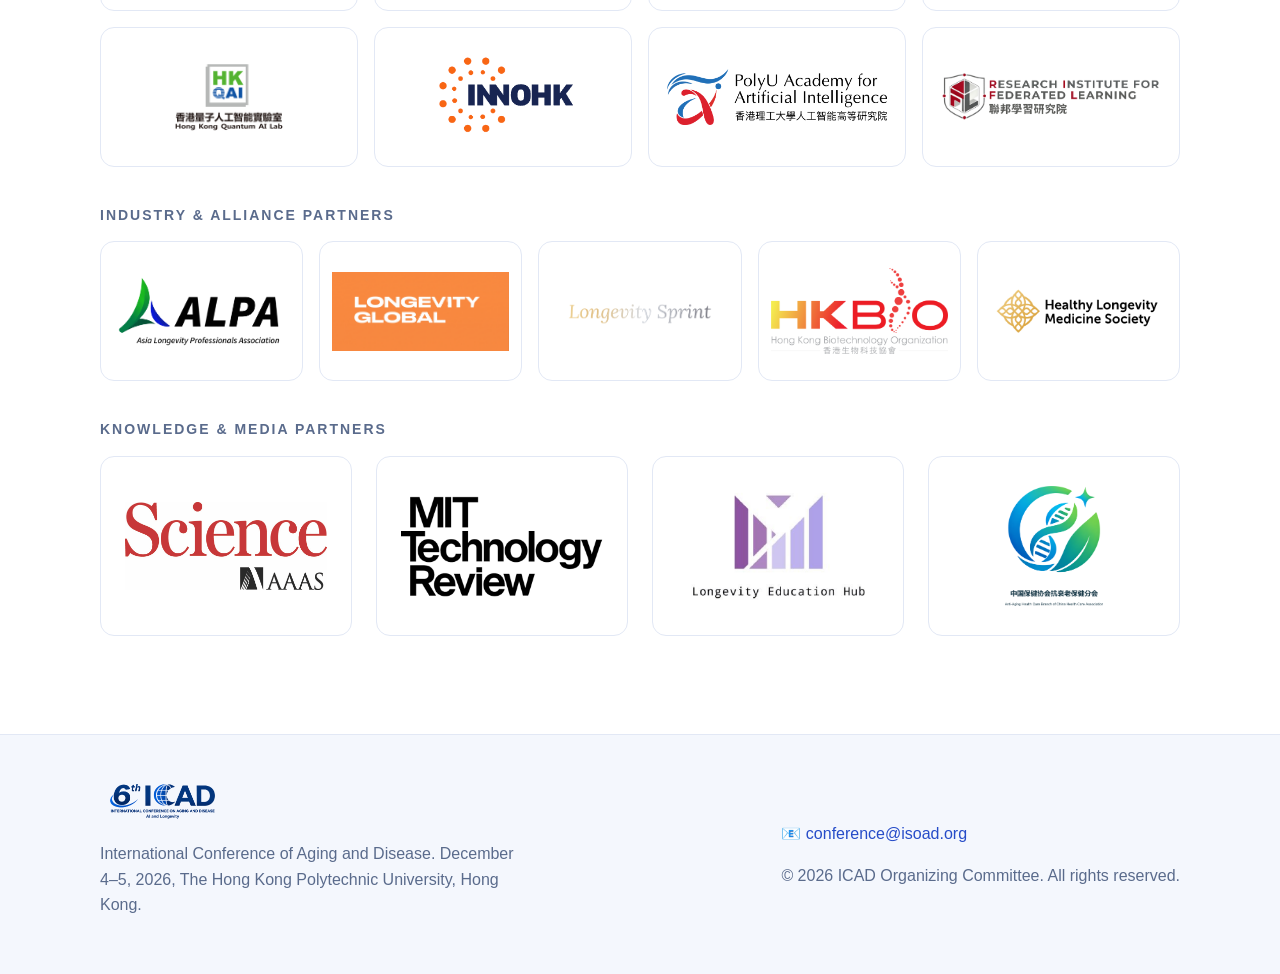
==== commit c9192ea7: "feat: program" ====
--- a/index.html
+++ b/index.html
@@ -20,8 +20,8 @@
         <li><a href="#speakers">Speakers</a></li>
         <li><a href="#submission">Submission</a></li>
         <li><a href="#organizers">Partners</a></li>
+        <li><a href="program.html">Program</a></li>
         <li><a href="past.html">Past Conferences</a></li>
-        <!-- <li><a href="program.html">Program</a></li> -->
         <li><a href="#register" class="btn">Register</a></li>
       </ul>
     </div>
--- a/css/style.css
+++ b/css/style.css
@@ -104,6 +104,7 @@
 .speaker { text-align: center; padding-bottom: 20px; transition: transform .15s ease, border-color .15s ease; }
 .speaker:hover { transform: translateY(-4px); border-color: var(--brand); }
 .speaker .avatar { width: 100%; aspect-ratio: 1/1; object-fit: cover; background: var(--bg-soft); }
+.speaker-avatar-placeholder { display: grid; place-items: center; color: var(--brand); font-size: 42px; font-weight: 800; letter-spacing: 2px; }
 .speaker h3 { margin: 16px 0 2px; font-size: 18px; padding: 0 8px; }
 .speaker .title { color: var(--muted); font-size: 13px; padding: 0 8px; }
 
@@ -188,6 +189,9 @@
 .source-note { margin-top: 30px; padding: 16px 18px; border: 1px solid var(--border); border-radius: 10px; background: var(--bg-soft); }
 
 /* Program */
+.program-venues { display: grid; grid-template-columns: repeat(2, minmax(0, 1fr)); gap: 18px; max-width: 760px; margin: 0 auto 38px; }
+.program-venue { padding: 22px; text-align: center; }
+.program-venue h3 { margin: 4px 0 0; font-size: 19px; }
 .day-tabs { display: flex; justify-content: center; gap: 10px; flex-wrap: wrap; margin-bottom: 34px; }
 .day-tab { background: var(--card); border: 1px solid var(--border); color: var(--muted); padding: 12px 20px; border-radius: 999px; cursor: pointer; font-weight: 700; }
 .day-tab.active { background: linear-gradient(135deg, var(--brand), var(--brand-2)); color: #ffffff; border-color: transparent; }
@@ -216,10 +220,8 @@
 .parallel-note .badge { background: var(--brand); color: #ffffff; border-radius: 999px; padding: 2px 10px; font-size: 11px; font-weight: 800; letter-spacing: 1px; text-transform: uppercase; }
 .tracks { display: grid; grid-template-columns: 1.2fr 1fr; gap: 16px; align-items: start; margin-bottom: 14px; }
 .track-stack { display: grid; gap: 16px; }
-.track { --track: var(--brand); border: 1px solid var(--border); border-top: 4px solid var(--track); border-radius: var(--radius); background: var(--card); overflow: hidden; box-shadow: 0 4px 14px rgba(38,76,200,.05); }
-.track.t-b { --track: #0f9d8a; }
-.track.t-c { --track: #8a4fd8; }
-.track.t-d { --track: #e0761f; }
+.track { --track: var(--brand); --track-soft: rgba(38,76,200,.08); border: 1px solid var(--border); border-top: 4px solid var(--track); border-radius: var(--radius); background: var(--card); overflow: hidden; box-shadow: 0 4px 14px rgba(38,76,200,.05); }
+.track.t-b { --track: #0f9d8a; --track-soft: rgba(15,157,138,.10); }
 .track-head { padding: 16px 18px; border-bottom: 1px solid var(--border); }
 .track-label { display: inline-block; font-size: 11px; font-weight: 800; letter-spacing: 1px; text-transform: uppercase; color: #ffffff; background: var(--track); padding: 3px 10px; border-radius: 999px; margin-bottom: 8px; }
 .track-head h3 { font-size: 17px; margin: 0 0 4px; }
@@ -232,6 +234,7 @@
 .track .empty { padding: 14px 18px; color: var(--muted); font-size: 14px; font-style: italic; }
 
 .tag { display: inline-block; font-size: 11px; font-weight: 800; text-transform: uppercase; letter-spacing: 1px; padding: 3px 10px; border-radius: 999px; background: rgba(38,76,200,.08); color: var(--brand); border: 1px solid var(--border); margin-bottom: 8px; }
+.track .tag { background: var(--track-soft); color: var(--track); border-color: var(--track-soft); }
 
 /* Topic popover */
 .link-btn { background: none; border: none; padding: 0; font: inherit; color: var(--brand); text-decoration: underline; cursor: pointer; }
